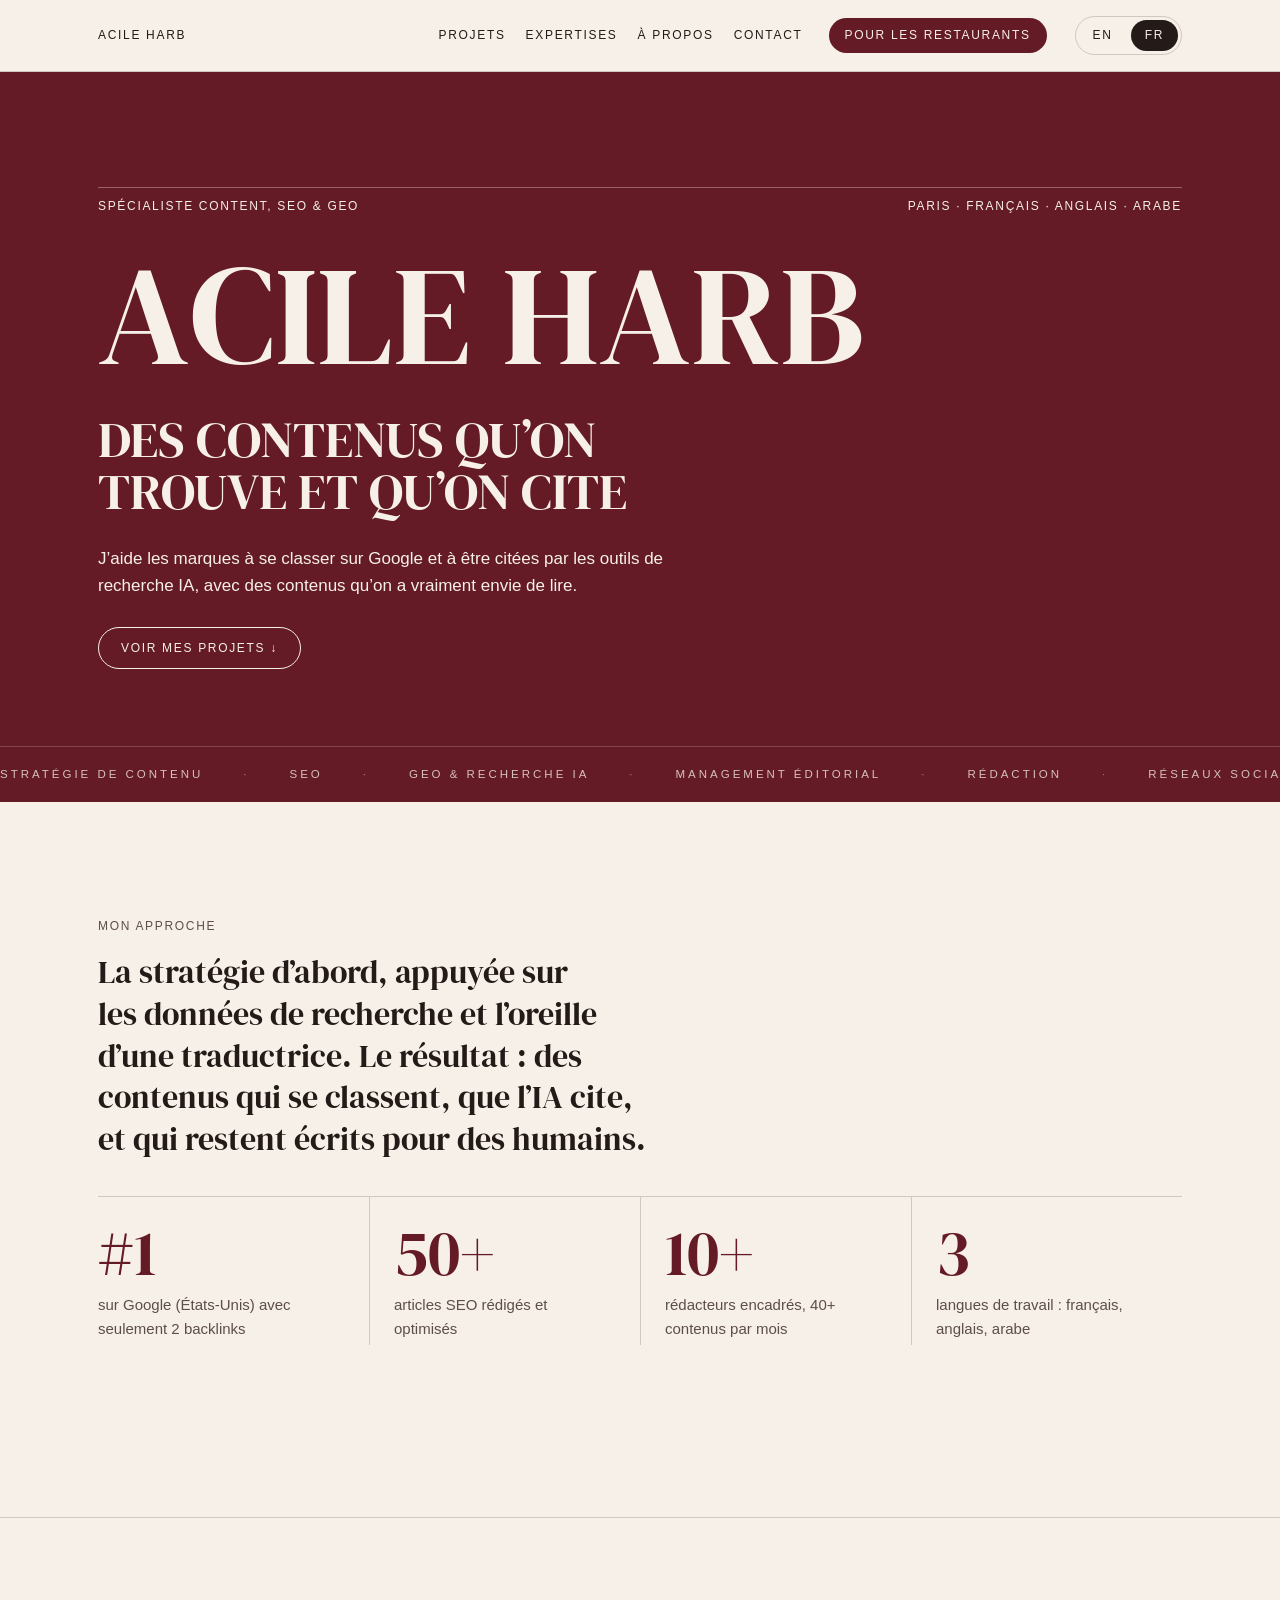
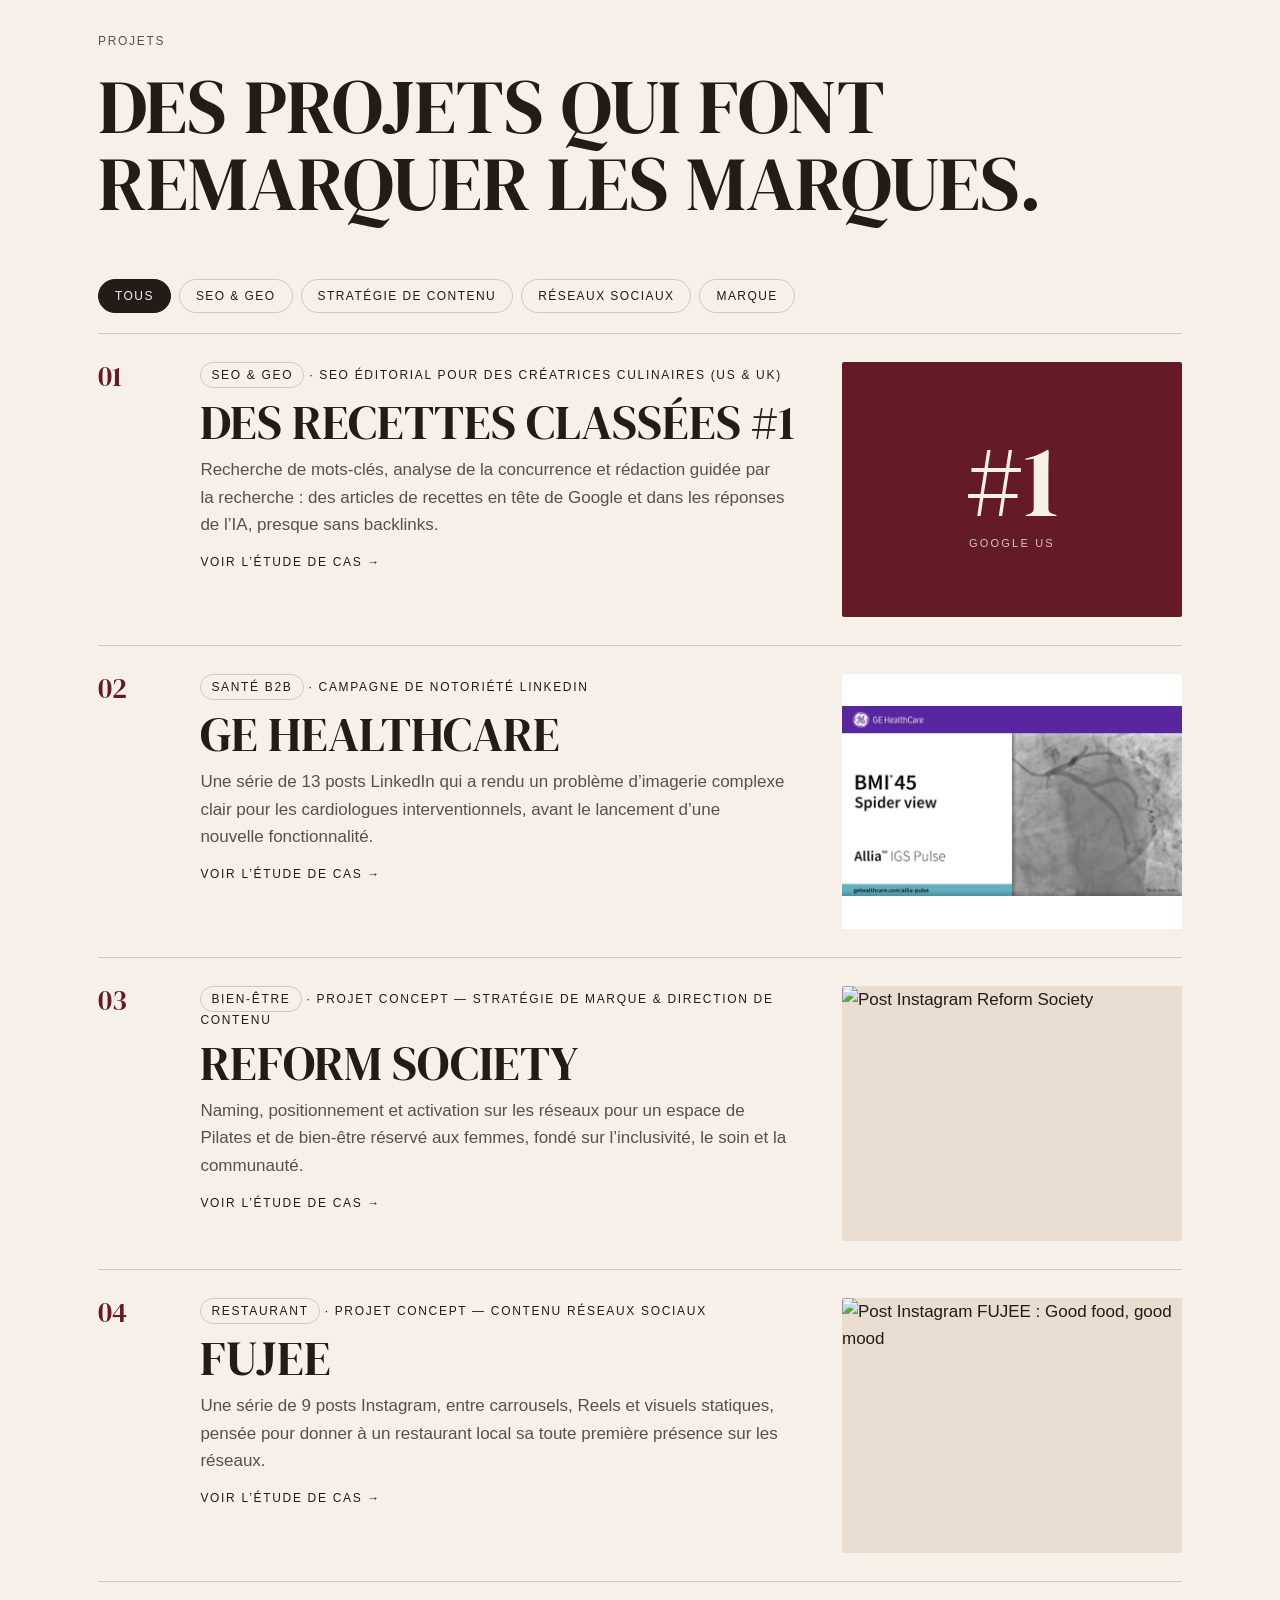
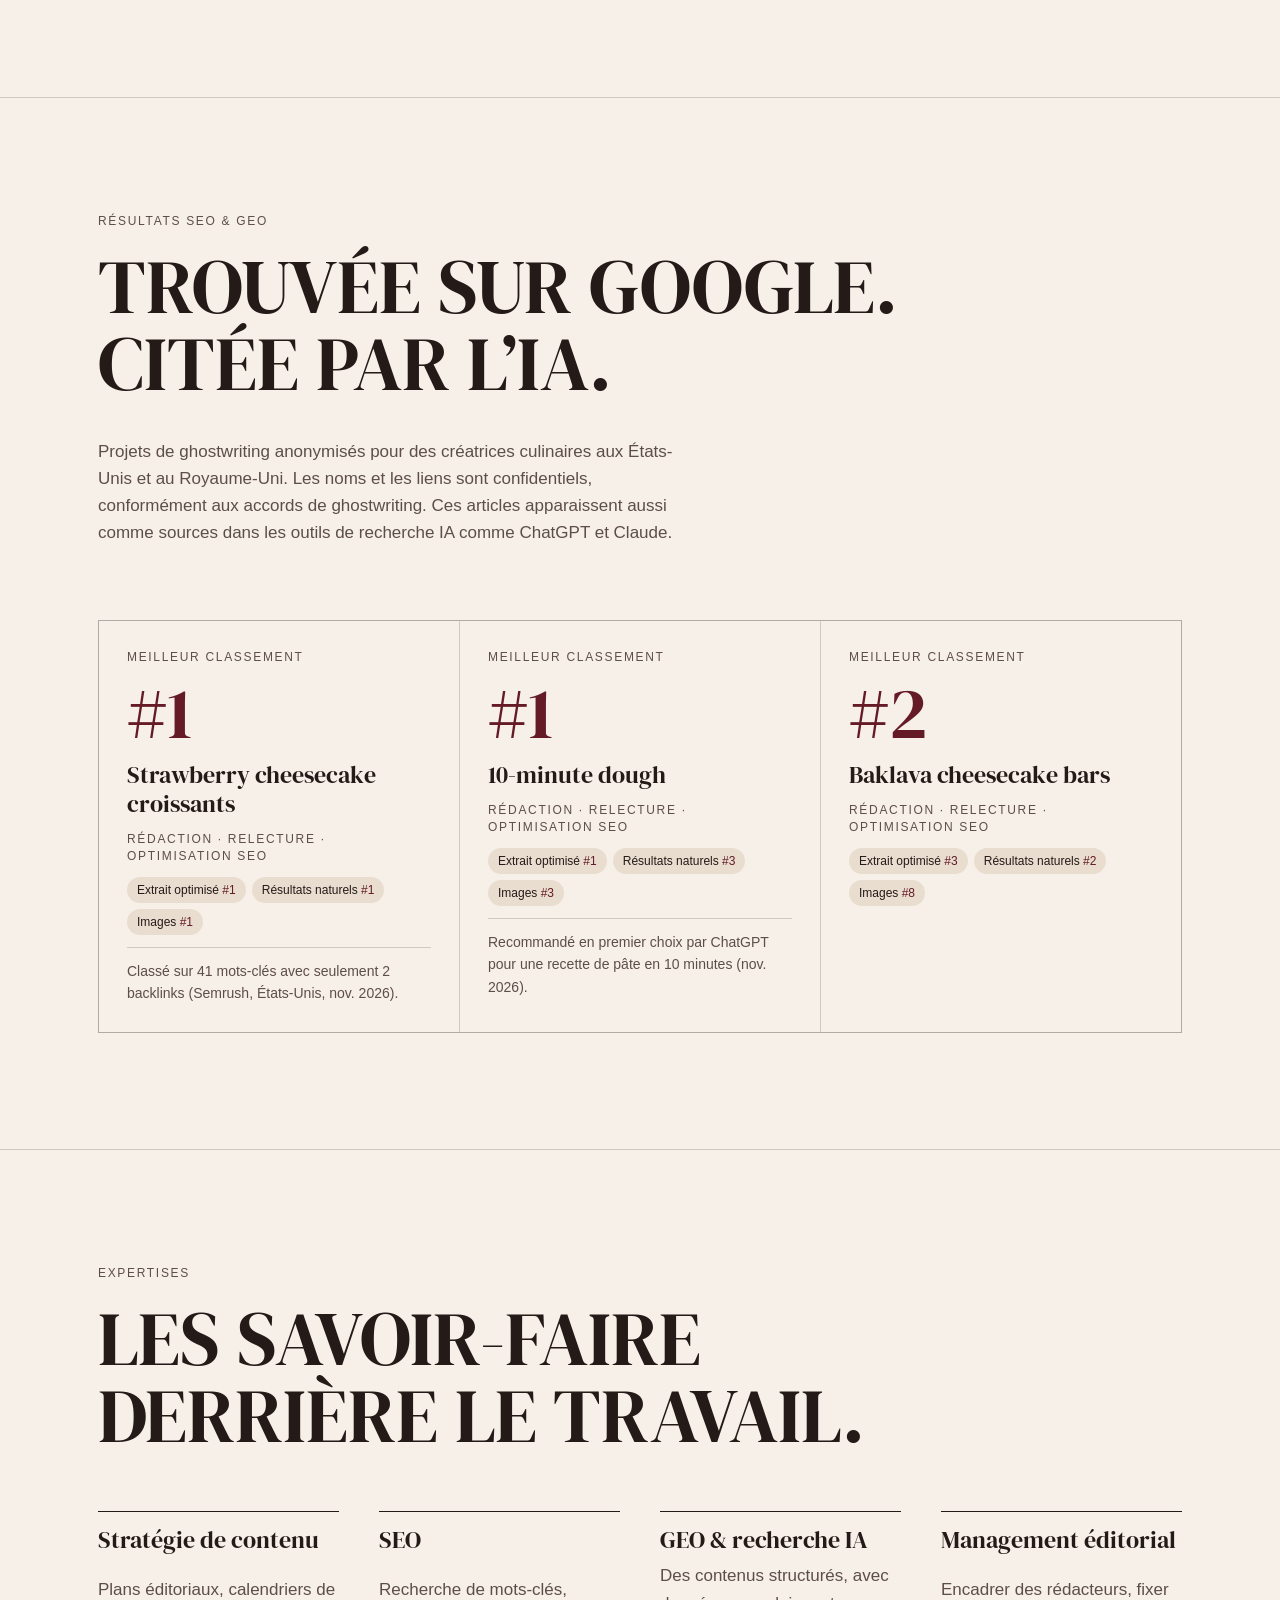
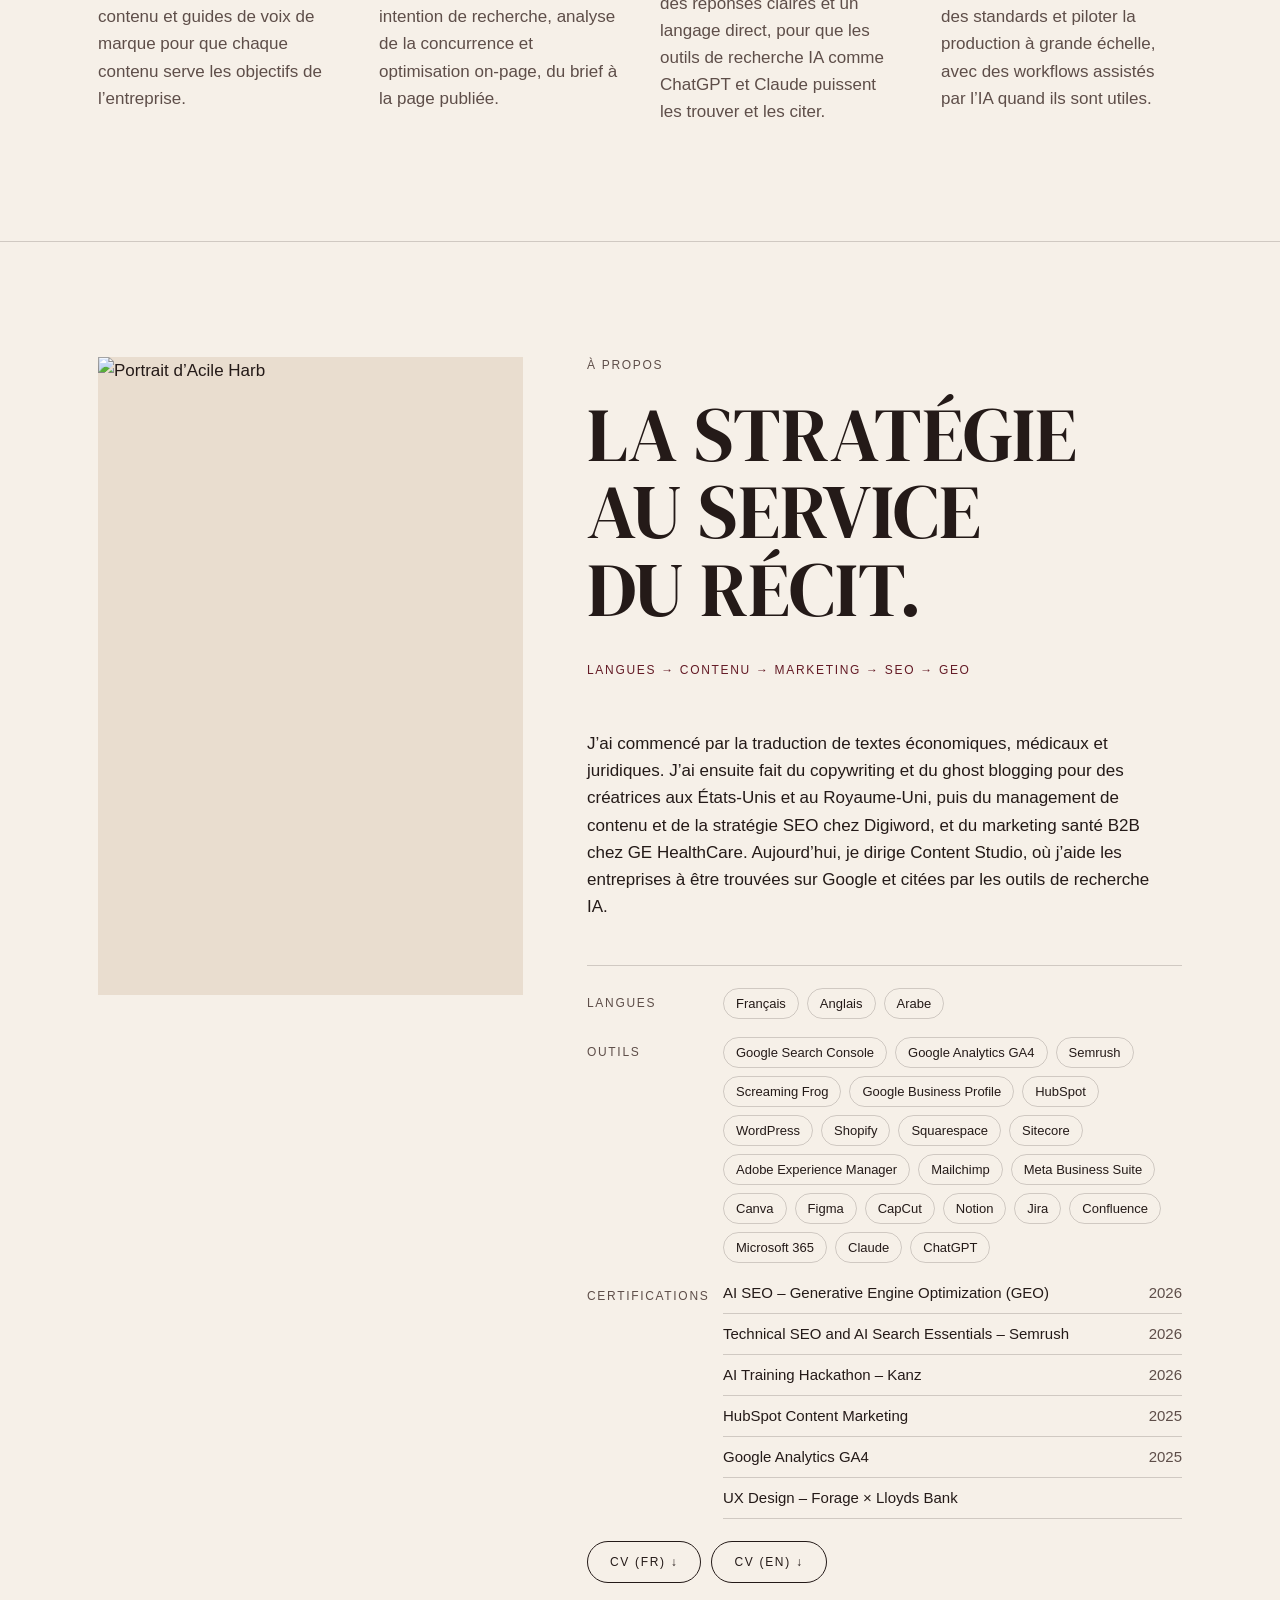
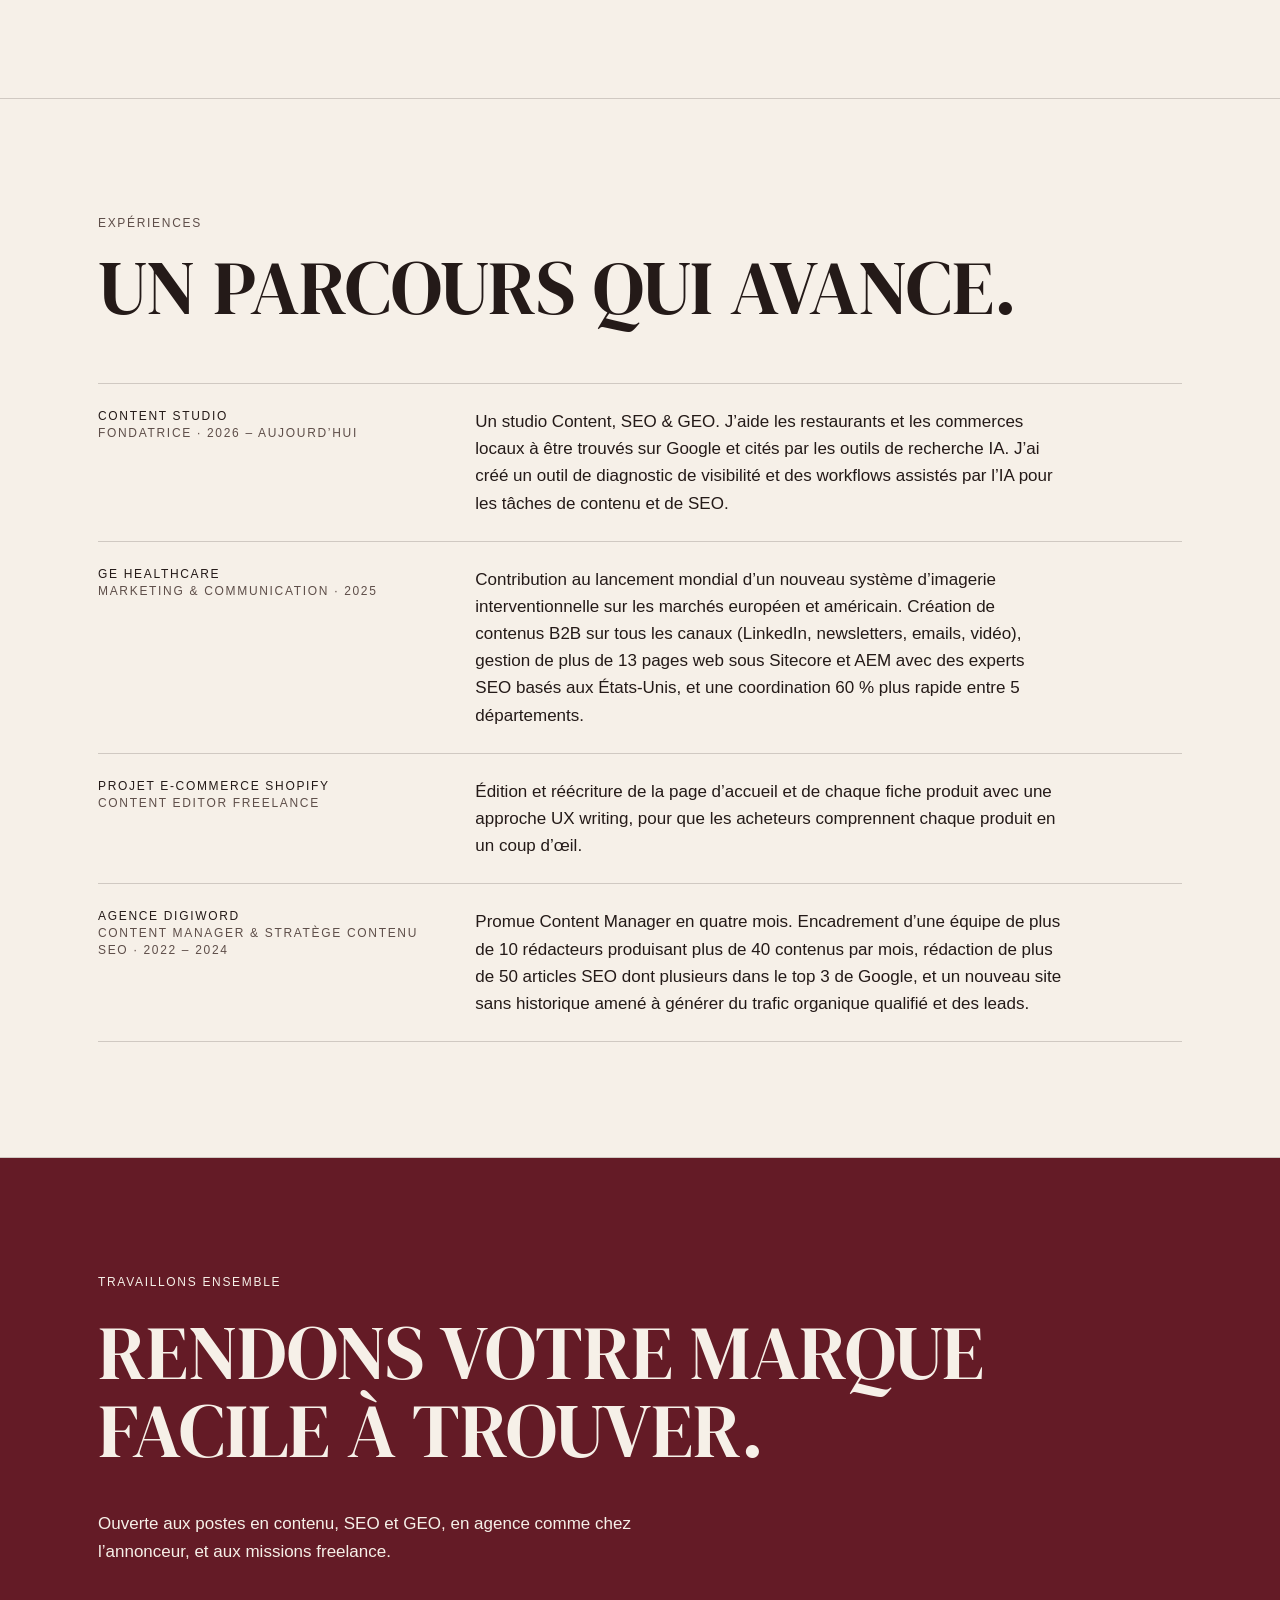
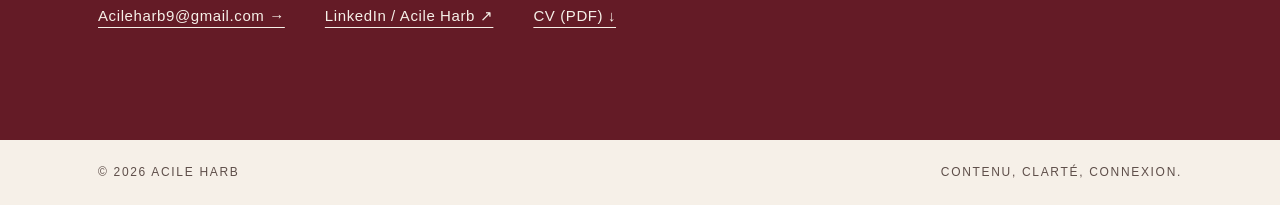
==== fr/index.html @ b30d1421 "Retire la formation, libellé CV unifié Co-Authored-By: Claude Opus 5.5 <noreply@anthropic.com> Claud" ====
<!doctype html>
<html lang="fr">
<head>
<meta charset="utf-8">
<meta name="viewport" content="width=device-width, initial-scale=1, viewport-fit=cover">
<title>Acile Harb — Content, SEO &amp; GEO</title>
<meta name="description" content="Acile Harb, spécialiste Content, SEO & GEO à Paris. Des contenus qui se classent sur Google et sont cités par les outils de recherche IA.">
<meta property="og:title" content="Acile Harb — Content, SEO &amp; GEO">
<meta property="og:description" content="Des contenus qui se classent sur Google et sont cités par les outils de recherche IA.">
<link rel="alternate" hreflang="en" href="https://acileharb.github.io/portfolio/">
<link rel="alternate" hreflang="fr" href="https://acileharb.github.io/portfolio/fr/">
<link rel="preconnect" href="https://fonts.googleapis.com">
<link rel="stylesheet" href="https://fonts.googleapis.com/css2?family=DM+Serif+Display:ital@0;1&display=swap">
<link rel="stylesheet" href="https://api.fontshare.com/v2/css?f[]=satoshi@400,500&display=swap">
<link rel="stylesheet" href="../assets/style.css?v=24">
</head>
<body>

<header class="site-header">
  <div class="wrap">
    <a href="index.html" class="label">Acile Harb</a>
    <nav class="label" aria-label="Menu principal">
      <a href="#selected-work">Projets</a>
      <a href="#expertise">Expertises</a>
      <a href="#about">À propos</a>
      <a href="#contact">Contact</a>
      <a class="nav-cta" href="restaurants.html"><span class="nav-long">Pour les </span>restaurants</a>
      <span class="lang"><a href="../index.html" hreflang="en" lang="en">EN</a><span aria-current="true">FR</span></span>
    </nav>
  </div>
</header>

<section class="hero">
  <div class="wrap">
    <div class="rule label fade"><span>Spécialiste Content, SEO &amp; GEO</span><span>Paris · Français · Anglais · Arabe</span></div>
    <h1 class="display" data-split>Acile Harb</h1>
    <p class="sub fade">Des contenus qu’on<br>trouve et qu’on cite</p>
    <p class="fade">J’aide les marques à se classer sur Google et à être citées par les outils de recherche IA, avec des contenus qu’on a vraiment envie de lire.</p>
    <a class="btn fade" href="#selected-work">Voir mes projets ↓</a>
  </div>
  <div class="tick" aria-hidden="true"><div class="tick-track"><span>Stratégie de contenu</span><span>SEO</span><span>GEO &amp; recherche IA</span><span>Management éditorial</span><span>Rédaction</span><span>Réseaux sociaux</span><span>Stratégie de contenu</span><span>SEO</span><span>GEO &amp; recherche IA</span><span>Management éditorial</span><span>Rédaction</span><span>Réseaux sociaux</span><span>Stratégie de contenu</span><span>SEO</span><span>GEO &amp; recherche IA</span><span>Management éditorial</span><span>Rédaction</span><span>Réseaux sociaux</span><span>Stratégie de contenu</span><span>SEO</span><span>GEO &amp; recherche IA</span><span>Management éditorial</span><span>Rédaction</span><span>Réseaux sociaux</span></div></div>
</section>

<section class="block">
  <div class="wrap block-head">
    <span class="label muted reveal">Mon approche</span>
    <p class="lede reveal" style="max-width:36ch;--d:.1s">La stratégie d’abord, appuyée sur les données de recherche et l’oreille d’une traductrice. Le résultat : des contenus qui se classent, que l’IA cite, et qui restent écrits pour des humains.</p>
    <div class="stats">
      <div class="stat reveal"><b data-count="1" data-from="9" data-prefix="#">#1</b><span>sur Google (États-Unis) avec seulement 2 backlinks</span></div>
      <div class="stat reveal" style="--d:.08s"><b data-count="50" data-suffix="+">50+</b><span>articles SEO rédigés et optimisés</span></div>
      <div class="stat reveal" style="--d:.16s"><b data-count="10" data-suffix="+">10+</b><span>rédacteurs encadrés, 40+ contenus par mois</span></div>
      <div class="stat reveal" style="--d:.24s"><b data-count="3">3</b><span>langues de travail : français, anglais, arabe</span></div>
    </div>
  </div>
</section>

<section class="block" id="selected-work">
  <div class="wrap">
    <div class="block-head">
      <span class="label muted reveal">Projets</span>
      <h2 class="display reveal">Des projets qui font remarquer les marques.</h2>
    </div>

    <div class="chips" role="group" aria-label="Filtrer les projets">
      <button class="chip" data-filter="all" aria-pressed="true">Tous</button>
      <button class="chip" data-filter="seo" aria-pressed="false">SEO &amp; GEO</button>
      <button class="chip" data-filter="content" aria-pressed="false">Stratégie de contenu</button>
      <button class="chip" data-filter="social" aria-pressed="false">Réseaux sociaux</button>
      <button class="chip" data-filter="brand" aria-pressed="false">Marque</button>
    </div>

    <div class="work">
      <a class="work-item reveal" href="projets/seo-editorial.html" data-cat="seo content">
        <span class="num">01</span>
        <div class="meta">
          <span class="label"><span class="tag">SEO &amp; GEO</span> · SEO éditorial pour des créatrices culinaires (US &amp; UK)</span>
          <h3>Des recettes classées #1</h3>
          <p>Recherche de mots-clés, analyse de la concurrence et rédaction guidée par la recherche : des articles de recettes en tête de Google et dans les réponses de l’IA, presque sans backlinks.</p>
          <span class="label go">Voir l’étude de cas →</span>
        </div>
        <div class="cover cover-type"><span>#1</span><small>Google US</small></div>
      </a>

      <a class="work-item reveal" href="projets/ge-healthcare.html" data-cat="content social">
        <span class="num">02</span>
        <div class="meta">
          <span class="label"><span class="tag">Santé B2B</span> · Campagne de notoriété LinkedIn</span>
          <h3>GE HealthCare</h3>
          <p>Une série de 13 posts LinkedIn qui a rendu un problème d’imagerie complexe clair pour les cardiologues interventionnels, avant le lancement d’une nouvelle fonctionnalité.</p>
          <span class="label go">Voir l’étude de cas →</span>
        </div>
        <div class="cover cover-wide"><img src="../assets/img/ge/post-1.jpg" alt="Visuel LinkedIn GE HealthCare Allia IGS Pulse : BMI 45, spider view" loading="lazy"></div>
      </a>

      <a class="work-item reveal" href="projets/reform-society.html" data-cat="brand social">
        <span class="num">03</span>
        <div class="meta">
          <span class="label"><span class="tag">Bien-être</span> · Projet concept — Stratégie de marque &amp; direction de contenu</span>
          <h3>Reform Society</h3>
          <p>Naming, positionnement et activation sur les réseaux pour un espace de Pilates et de bien-être réservé aux femmes, fondé sur l’inclusivité, le soin et la communauté.</p>
          <span class="label go">Voir l’étude de cas →</span>
        </div>
        <div class="cover"><img src="https://framerusercontent.com/images/gl4YspVm76AhEILXNoZHCLfUjk.png?width=1080&height=1350" alt="Post Instagram Reform Society" loading="lazy"></div>
      </a>

      <a class="work-item reveal" href="projets/fujee.html" data-cat="social brand">
        <span class="num">04</span>
        <div class="meta">
          <span class="label"><span class="tag">Restaurant</span> · Projet concept — Contenu réseaux sociaux</span>
          <h3>Fujee</h3>
          <p>Une série de 9 posts Instagram, entre carrousels, Reels et visuels statiques, pensée pour donner à un restaurant local sa toute première présence sur les réseaux.</p>
          <span class="label go">Voir l’étude de cas →</span>
        </div>
        <div class="cover"><img src="https://framerusercontent.com/images/0LRvVTp5ZH6KFp5UvTbIHyWdmE.png?width=1254&height=1254" alt="Post Instagram FUJEE : Good food, good mood" loading="lazy"></div>
      </a>
    </div>
  </div>
</section>

<section class="block">
  <div class="wrap">
    <div class="block-head">
      <span class="label muted reveal">Résultats SEO &amp; GEO</span>
      <h2 class="display reveal">Trouvée sur Google. Citée par l’IA.</h2>
      <p class="muted reveal">Projets de ghostwriting anonymisés pour des créatrices culinaires aux États-Unis et au Royaume-Uni. Les noms et les liens sont confidentiels, conformément aux accords de ghostwriting. Ces articles apparaissent aussi comme sources dans les outils de recherche IA comme ChatGPT et Claude.</p>
    </div>
    <div class="results">
      <div class="result reveal">
        <span class="label muted">Meilleur classement</span>
        <span class="rank" data-count="1" data-from="9" data-prefix="#">#1</span>
        <h3>Strawberry cheesecake croissants</h3>
        <p class="label muted">Rédaction · Relecture · Optimisation SEO</p>
        <div class="ranks"><span>Extrait optimisé <b>#1</b></span><span>Résultats naturels <b>#1</b></span><span>Images <b>#1</b></span></div>
        <p class="result-note">Classé sur 41 mots-clés avec seulement 2 backlinks (Semrush, États-Unis, nov. 2026).</p>
      </div>
      <div class="result reveal" style="--d:.1s">
        <span class="label muted">Meilleur classement</span>
        <span class="rank" data-count="1" data-from="9" data-prefix="#">#1</span>
        <h3>10-minute dough</h3>
        <p class="label muted">Rédaction · Relecture · Optimisation SEO</p>
        <div class="ranks"><span>Extrait optimisé <b>#1</b></span><span>Résultats naturels <b>#3</b></span><span>Images <b>#3</b></span></div>
        <p class="result-note">Recommandé en premier choix par ChatGPT pour une recette de pâte en 10 minutes (nov. 2026).</p>
      </div>
      <div class="result reveal" style="--d:.2s">
        <span class="label muted">Meilleur classement</span>
        <span class="rank" data-count="2" data-from="9" data-prefix="#">#2</span>
        <h3>Baklava cheesecake bars</h3>
        <p class="label muted">Rédaction · Relecture · Optimisation SEO</p>
        <div class="ranks"><span>Extrait optimisé <b>#3</b></span><span>Résultats naturels <b>#2</b></span><span>Images <b>#8</b></span></div>
      </div>
    </div>
  </div>
</section>

<section class="block" id="expertise">
  <div class="wrap">
    <div class="block-head">
      <span class="label muted">Expertises</span>
      <h2 class="display reveal">Les savoir-faire derrière le travail.</h2>
    </div>
    <div class="expertise">
      <div class="reveal"><h3>Stratégie de contenu</h3><p>Plans éditoriaux, calendriers de contenu et guides de voix de marque pour que chaque contenu serve les objectifs de l’entreprise.</p></div>
      <div class="reveal" style="--d:.08s"><h3>SEO</h3><p>Recherche de mots-clés, intention de recherche, analyse de la concurrence et optimisation on-page, du brief à la page publiée.</p></div>
      <div class="reveal" style="--d:.16s"><h3>GEO &amp; recherche IA</h3><p>Des contenus structurés, avec des réponses claires et un langage direct, pour que les outils de recherche IA comme ChatGPT et Claude puissent les trouver et les citer.</p></div>
      <div class="reveal" style="--d:.24s"><h3>Management éditorial</h3><p>Encadrer des rédacteurs, fixer des standards et piloter la production à grande échelle, avec des workflows assistés par l’IA quand ils sont utiles.</p></div>
    </div>
  </div>
</section>

<section class="block" id="about">
  <div class="wrap about">
    <img class="reveal" data-tilt src="https://framerusercontent.com/images/aFJLXjj2TDyu7xlsojrr72pBaU.png?width=1023&height=1537" alt="Portrait d’Acile Harb" loading="lazy">
    <div class="reveal" style="display:grid;gap:22px;min-width:0;--d:.15s">
      <span class="label muted">À propos</span>
      <h2 class="display">La stratégie au service du récit.</h2>
      <p class="label" style="color:var(--wine)">Langues → Contenu → Marketing → SEO → GEO</p>
      <p>J’ai commencé par la traduction de textes économiques, médicaux et juridiques. J’ai ensuite fait du copywriting et du ghost blogging pour des créatrices aux États-Unis et au Royaume-Uni, puis du management de contenu et de la stratégie SEO chez Digiword, et du marketing santé B2B chez GE HealthCare. Aujourd’hui, je dirige Content Studio, où j’aide les entreprises à être trouvées sur Google et citées par les outils de recherche IA.</p>
      <dl class="about-facts">
        <div><dt class="label muted">Langues</dt><dd><ul class="chips-list"><li>Français</li><li>Anglais</li><li>Arabe</li></ul></dd></div>
        <div><dt class="label muted">Outils</dt><dd><ul class="chips-list"><li>Google Search Console</li><li>Google Analytics GA4</li><li>Semrush</li><li>Screaming Frog</li><li>Google Business Profile</li><li>HubSpot</li><li>WordPress</li><li>Shopify</li><li>Squarespace</li><li>Sitecore</li><li>Adobe Experience Manager</li><li>Mailchimp</li><li>Meta Business Suite</li><li>Canva</li><li>Figma</li><li>CapCut</li><li>Notion</li><li>Jira</li><li>Confluence</li><li>Microsoft 365</li><li>Claude</li><li>ChatGPT</li></ul></dd></div>
        <div><dt class="label muted">Certifications</dt><dd><ul class="cert-list"><li>AI SEO – Generative Engine Optimization (GEO) <span>2026</span></li><li>Technical SEO and AI Search Essentials – Semrush <span>2026</span></li><li>AI Training Hackathon – Kanz <span>2026</span></li><li>HubSpot Content Marketing <span>2025</span></li><li>Google Analytics GA4 <span>2025</span></li><li>UX Design – Forage × Lloyds Bank</li></ul></dd></div>
      </dl>
      <div class="downloads">
        <a class="btn btn-dark" href="../assets/cv/Acile_Harb_CV_FR.pdf" target="_blank" rel="noopener">CV (FR) ↓</a>
        <a class="btn btn-dark" href="../assets/cv/Acile_Harb_CV_EN.pdf" target="_blank" rel="noopener">CV (EN) ↓</a>
      </div>
    </div>
  </div>
</section>

<section class="block">
  <div class="wrap">
    <div class="block-head">
      <span class="label muted">Expériences</span>
      <h2 class="display reveal">Un parcours qui avance.</h2>
    </div>
    <div class="xp">
      <div class="reveal">
        <p class="label">Content Studio<br><span class="muted">Fondatrice · 2026 – aujourd’hui</span></p>
        <p>Un studio Content, SEO &amp; GEO. J’aide les restaurants et les commerces locaux à être trouvés sur Google et cités par les outils de recherche IA. J’ai créé un outil de diagnostic de visibilité et des workflows assistés par l’IA pour les tâches de contenu et de SEO.</p>
      </div>
      <div class="reveal">
        <p class="label">GE HealthCare<br><span class="muted">Marketing &amp; communication · 2025</span></p>
        <p>Contribution au lancement mondial d’un nouveau système d’imagerie interventionnelle sur les marchés européen et américain. Création de contenus B2B sur tous les canaux (LinkedIn, newsletters, emails, vidéo), gestion de plus de 13 pages web sous Sitecore et AEM avec des experts SEO basés aux États-Unis, et une coordination 60 % plus rapide entre 5 départements.</p>
      </div>
      <div class="reveal">
        <p class="label">Projet e-commerce Shopify<br><span class="muted">Content editor freelance</span></p>
        <p>Édition et réécriture de la page d’accueil et de chaque fiche produit avec une approche UX writing, pour que les acheteurs comprennent chaque produit en un coup d’œil.</p>
      </div>
      <div class="reveal">
        <p class="label">Agence Digiword<br><span class="muted">Content manager &amp; stratège contenu SEO · 2022 – 2024</span></p>
        <p>Promue Content Manager en quatre mois. Encadrement d’une équipe de plus de 10 rédacteurs produisant plus de 40 contenus par mois, rédaction de plus de 50 articles SEO dont plusieurs dans le top 3 de Google, et un nouveau site sans historique amené à générer du trafic organique qualifié et des leads.</p>
      </div>
    </div>
  </div>
</section>

<section class="contact" id="contact">
  <div class="wrap">
    <span class="label">Travaillons ensemble</span>
    <h2 class="display reveal">Rendons votre marque facile à trouver.</h2>
    <p>Ouverte aux postes en contenu, SEO et GEO, en agence comme chez l’annonceur, et aux missions freelance.</p>
    <div class="links">
      <a class="mail" href="mailto:acileharb9@gmail.com">Acileharb9@gmail.com →</a>
      <a class="mail" href="https://www.linkedin.com/in/acile-harb" target="_blank" rel="noopener">LinkedIn / Acile Harb ↗</a>
      <a class="mail" href="../assets/cv/Acile_Harb_CV_FR.pdf" target="_blank" rel="noopener">CV (PDF) ↓</a>
    </div>
  </div>
</section>

<footer class="site-footer label muted">
  <div class="wrap"><span>© 2026 Acile Harb</span><span>Contenu, clarté, connexion.</span></div>
</footer>

<script src="../assets/site.js?v=24" defer></script>
</body>
</html>
---- assets/style.css ----
/* Acile Harb — portfolio
   Layout: editorial single column, burgundy hero band, paper ground, numbered sections. */
:root {
  --paper: #F6F0E8;
  --sand: #E9DDCF;
  --ink: #241A18;
  --ink-soft: #5E4E49;
  --wine: #641B26;
  --wine-ink: #F6F0E8;
  --line: rgba(36, 26, 24, .18);
  --display: "DM Serif Display", Georgia, "Times New Roman", serif;
  --body: "Satoshi", "Helvetica Neue", Arial, sans-serif;
  --max: 1180px;
  --gutter: clamp(16px, 4vw, 48px);
}
@media (prefers-color-scheme: dark) {
  :root:not([data-theme="light"]) {
    --paper: #1C1413; --sand: #2A1F1D; --ink: #F1E8DE; --ink-soft: #BFAFA6;
    --wine: #7A2532; --wine-ink: #F6F0E8; --line: rgba(241, 232, 222, .18);
    color-scheme: dark;
  }
}
:root[data-theme="dark"] {
  --paper: #1C1413; --sand: #2A1F1D; --ink: #F1E8DE; --ink-soft: #BFAFA6;
  --wine: #7A2532; --wine-ink: #F6F0E8; --line: rgba(241, 232, 222, .18);
  color-scheme: dark;
}

* { box-sizing: border-box; }
[hidden] { display: none !important; }
html { scroll-behavior: smooth; }
body {
  margin: 0; background: var(--paper); color: var(--ink);
  font: 400 17px/1.6 var(--body);
  -webkit-font-smoothing: antialiased;
}
img, video { max-width: 100%; display: block; }
a { color: inherit; }
a:focus-visible, button:focus-visible { outline: 2px solid var(--wine); outline-offset: 3px; }

.wrap { max-width: var(--max); margin: 0 auto; padding-inline: var(--gutter); }

/* Labels & type scale */
.label {
  font: 500 12px/1.4 var(--body); letter-spacing: .14em; text-transform: uppercase;
}
.display {
  font-family: var(--display); font-weight: 400; line-height: 1.02;
  letter-spacing: 0; text-wrap: balance; margin: 0;
}
h2.display { font-size: clamp(38px, 6vw, 76px); text-transform: uppercase; }
h3 { font: 400 24px/1.2 var(--display); margin: 0; }
.lede {
  font: 400 clamp(22px, 2.6vw, 32px)/1.3 var(--display);
  max-width: 30ch; margin: 0; text-wrap: balance;
}
p { max-width: 62ch; }
.muted { color: var(--ink-soft); }

/* Header */
.site-header {
  position: sticky; top: env(safe-area-inset-top, 0px); z-index: 10;
  background: var(--paper); border-bottom: 1px solid var(--line);
}
.site-header .wrap { display: flex; justify-content: space-between; align-items: center; gap: 16px; padding-block: 16px; }
.site-header a { text-decoration: none; }
.site-header nav { display: flex; gap: 20px; flex-wrap: wrap; }
.site-header nav a:hover { color: var(--wine); }
.site-header nav { align-items: center; }
.nav-cta {
  margin-left: 6px; padding: 9px 16px; border-radius: 999px; text-decoration: none;
  background: var(--wine); color: var(--wine-ink) !important; transition: background .2s, transform .2s;
}
.nav-cta:hover { background: var(--ink); transform: translateY(-1px); }
.pillars .btn-cta { margin-top: 10px; padding: 11px 18px; font-size: 11px; letter-spacing: .12em; white-space: nowrap; justify-self: start; }
.hero-ctas { display: flex; flex-wrap: wrap; gap: 12px; }
.btn-solid { background: var(--wine-ink); color: var(--wine); border-color: var(--wine-ink); }
.hero .btn-solid:hover { background: transparent; color: var(--wine-ink); }
@media (max-width: 760px) {
  .site-header .wrap > a { white-space: nowrap; }
  .site-header nav { flex-wrap: nowrap; gap: 8px; }
  .site-header nav > a:not(.nav-cta) { display: none; }
  .nav-cta { margin-left: 0; padding: 8px 12px; font-size: 10px; white-space: nowrap; }
  .lang { margin-left: 0; }
  .lang > * { padding: 6px 10px; }
  .nav-long { display: none; }
  .site-header .wrap > a { letter-spacing: .1em; }
}
.lang { display: inline-flex; gap: 4px; padding: 3px; margin-left: 8px; border: 1px solid var(--line); border-radius: 999px; }
.lang > * { padding: 7px 14px; border-radius: 999px; text-decoration: none; transition: background .2s, color .2s; }
.lang [aria-current] { background: var(--ink); color: var(--paper); }
.lang a:hover { background: var(--sand); color: var(--ink); }
@media (max-width: 560px) { .site-header nav { gap: 12px; font-size: 11px; } }

/* Hero */
.hero { background: var(--wine); color: var(--wine-ink); }
.hero .wrap { padding-block: clamp(48px, 9vw, 120px) clamp(40px, 6vw, 80px); display: grid; gap: 28px; }
.hero .rule { border-top: 1px solid rgba(246, 240, 232, .35); padding-top: 10px; display: flex; justify-content: space-between; gap: 16px; }
.hero h1 { font-size: clamp(56px, 11vw, 150px); text-transform: uppercase; }
.hero .sub { font: 400 clamp(26px, 4vw, 52px)/1 var(--display); text-transform: uppercase; margin: 0; }
.hero p { margin: 0; }
.btn {
  display: inline-flex; align-items: center; gap: 10px; width: fit-content;
  padding: 14px 22px; border: 1px solid currentColor; border-radius: 999px;
  text-decoration: none; font: 500 12px/1 var(--body); letter-spacing: .14em; text-transform: uppercase;
  transition: background .2s, color .2s;
}
.hero .btn:hover { background: var(--wine-ink); color: var(--wine); }

/* Sections */
section.block { padding-block: clamp(56px, 9vw, 120px); border-bottom: 1px solid var(--line); }
.block-head { display: grid; gap: 18px; margin-bottom: clamp(32px, 5vw, 56px); }

/* Work list */
.work { display: grid; gap: 0; border-top: 1px solid var(--line); }
.work-item {
  display: grid; grid-template-columns: 64px minmax(0, 1fr) minmax(0, 340px);
  gap: clamp(16px, 3vw, 40px); align-items: start;
  padding-block: 28px; border-bottom: 1px solid var(--line);
  text-decoration: none;
}
.work-item .num { font: 400 28px/1 var(--display); color: var(--wine); }
.work-item h3 { font-size: clamp(30px, 4vw, 48px); text-transform: uppercase; line-height: 1; }
.work-item .meta { display: grid; gap: 10px; min-width: 0; }
.work-item p { margin: 0; color: var(--ink-soft); }
.work-item .go { margin-top: 6px; }
.work-item .cover { aspect-ratio: 4 / 3; overflow: hidden; background: var(--sand); border-radius: 2px; }
.work-item .cover img { width: 100%; height: 100%; object-fit: cover; transition: transform .6s ease; }
.work-item:hover .cover img { transform: scale(1.04); }
.work-item:hover h3 { color: var(--wine); }
.tag { display: inline-block; padding: 4px 10px; border: 1px solid var(--line); border-radius: 999px; }
@media (max-width: 760px) {
  .work-item { grid-template-columns: minmax(0, 1fr); }
  .work-item .num { font-size: 20px; }
}

/* Results */
.results { display: grid; grid-template-columns: repeat(auto-fit, minmax(240px, 1fr)); gap: 1px; background: var(--line); border: 1px solid var(--line); }
.result { background: var(--paper); padding: 28px; display: grid; gap: 12px; align-content: start; }
.result .rank { font: 400 72px/1 var(--display); color: var(--wine); font-variant-numeric: tabular-nums; }
.result p { margin: 0; }

/* About */
.about { display: grid; grid-template-columns: minmax(0, 5fr) minmax(0, 7fr); gap: clamp(28px, 5vw, 72px); align-items: start; }
.about img { width: 100%; aspect-ratio: 2 / 3; object-fit: cover; background: var(--sand); }
@media (max-width: 760px) { .about { grid-template-columns: minmax(0, 1fr); } .about img { max-width: 360px; } }

.about-facts { margin: 6px 0 0; display: grid; gap: 18px; border-top: 1px solid var(--line); padding-top: 22px; }
.about-facts div { display: grid; grid-template-columns: 120px minmax(0, 1fr); gap: 16px; align-items: start; }
.about-facts dt { padding-top: 7px; }
.about-facts dd { margin: 0; min-width: 0; }
.chips-list { list-style: none; margin: 0; padding: 0; display: flex; flex-wrap: wrap; gap: 8px; }
.chips-list li { font: 500 13px/1 var(--body); padding: 8px 12px; border: 1px solid var(--line); border-radius: 999px; }
@media (max-width: 560px) { .about-facts div { grid-template-columns: minmax(0, 1fr); gap: 8px; } .about-facts dt { padding-top: 0; } }
.expertise { display: grid; grid-template-columns: repeat(auto-fit, minmax(240px, 1fr)); gap: 28px 40px; }
.expertise div { border-top: 1px solid var(--ink); padding-top: 14px; display: grid; gap: 8px; }
.expertise p { margin: 0; color: var(--ink-soft); }

.xp { display: grid; gap: 0; border-top: 1px solid var(--line); }
.xp div { display: grid; grid-template-columns: minmax(0, 4fr) minmax(0, 8fr); gap: 24px; padding-block: 24px; border-bottom: 1px solid var(--line); }
.xp p { margin: 0; }
@media (max-width: 760px) { .xp div { grid-template-columns: minmax(0, 1fr); gap: 8px; } }

/* Contact / footer */
.contact { background: var(--wine); color: var(--wine-ink); }
.contact .wrap { padding-block: clamp(56px, 9vw, 120px); display: grid; gap: 24px; }
.contact .mail { font: 500 15px/1.3 var(--body); letter-spacing: .04em; width: fit-content; text-decoration: underline; text-decoration-thickness: 1px; text-underline-offset: 6px; overflow-wrap: anywhere; transition: opacity .2s; }
.contact .mail:hover { opacity: .75; }
.contact .links { display: flex; gap: 12px 40px; flex-wrap: wrap; align-items: baseline; }
.site-footer .wrap { display: flex; justify-content: space-between; gap: 16px; flex-wrap: wrap; padding-block: 24px; }

/* ===== Project pages ===== */
.p-hero .wrap { padding-block: clamp(40px, 7vw, 96px) clamp(32px, 5vw, 64px); display: grid; gap: 22px; }
.p-hero h1 { font-size: clamp(64px, 14vw, 190px); text-transform: uppercase; }
.p-hero .intro { font-size: 19px; max-width: 64ch; margin: 0; }
.back { text-decoration: none; }
.back:hover { color: var(--wine); }

.facts { display: grid; grid-template-columns: repeat(auto-fit, minmax(200px, 1fr)); gap: 1px; background: var(--line); border: 1px solid var(--line); }
.facts div { background: var(--paper); padding: 20px; display: grid; gap: 6px; }
.facts strong { font: 400 20px/1.25 var(--display); }

.swatches { display: flex; flex-wrap: wrap; gap: 12px; }
.swatch { width: 84px; display: grid; gap: 6px; }
.swatch span { aspect-ratio: 1; border-radius: 50%; border: 1px solid var(--line); }

.feed { display: grid; grid-template-columns: repeat(3, minmax(0, 1fr)); gap: clamp(6px, 1vw, 12px); }
.feed figure { margin: 0; position: relative; aspect-ratio: 4 / 5; overflow: hidden; background: var(--sand); }
.feed img, .feed video { width: 100%; height: 100%; object-fit: cover; }
.feed figcaption {
  position: absolute; left: 8px; bottom: 8px; padding: 4px 8px;
  background: rgba(36, 26, 24, .72); color: #F6F0E8; border-radius: 2px;
}
@media (max-width: 560px) { .feed { grid-template-columns: repeat(2, minmax(0, 1fr)); } }

.pair { display: grid; grid-template-columns: repeat(auto-fit, minmax(260px, 1fr)); gap: clamp(16px, 3vw, 40px); align-items: start; }
.pair figure { margin: 0; background: var(--sand); }
.pair img, .pair video { width: 100%; }

.reels { display: grid; grid-template-columns: repeat(auto-fit, minmax(220px, 320px)); gap: clamp(16px, 3vw, 32px); justify-content: center; }
.reels video { width: 100%; aspect-ratio: 9 / 16; object-fit: cover; background: var(--sand); }

.marks { display: grid; grid-template-columns: repeat(auto-fit, minmax(200px, 1fr)); gap: 16px; }
.marks figure { margin: 0; display: grid; gap: 10px; }
.marks img { width: 100%; aspect-ratio: 1; object-fit: contain; background: var(--sand); }

.next { display: grid; gap: 10px; text-decoration: none; padding-block: clamp(48px, 8vw, 96px); }
.next .display { font-size: clamp(44px, 8vw, 110px); text-transform: uppercase; }
.next:hover .display { color: var(--wine); }


/* ===== Interactions ===== */
.progress { position: fixed; top: 0; left: 0; right: 0; height: 3px; background: var(--wine); transform-origin: 0 50%; transform: scaleX(0); z-index: 50; }
.site-header { transition: box-shadow .3s; }
.site-header.scrolled { box-shadow: 0 6px 24px -18px rgba(36, 26, 24, .5); }

/* Hero letters */
[data-split] .ch { display: inline-block; }
.js [data-split] .ch { animation: rise .9s cubic-bezier(.2, .8, .2, 1) both; animation-delay: calc(var(--i) * 45ms + 100ms); }
@keyframes rise { from { transform: translateY(60%); opacity: 0; } to { transform: none; opacity: 1; } }
.js .hero .fade { animation: fadeUp .9s .55s cubic-bezier(.2, .8, .2, 1) both; }
@keyframes fadeUp { from { transform: translateY(16px); opacity: 0; } to { transform: none; opacity: 1; } }

/* Scroll reveal */
.js .reveal { opacity: 0; transform: translateY(28px); transition: opacity .8s ease, transform .8s cubic-bezier(.2, .8, .2, 1); transition-delay: var(--d, 0s); }
.js .reveal.in { opacity: 1; transform: none; }


/* Hero ticker: slow, quiet, built into the hero */
.tick { border-top: 1px solid rgba(246, 240, 232, .2); overflow: hidden; }
.tick-track { display: flex; width: max-content; animation: drift 90s linear infinite; }
.tick-track span { font: 500 11.5px/1 var(--body); letter-spacing: .26em; text-transform: uppercase; padding-block: 22px; white-space: nowrap; color: var(--wine-ink); opacity: .78; }
.tick-track span::after { content: "·"; margin-inline: 40px; opacity: .6; }
@keyframes drift { to { transform: translateX(-50%); } }
@media (prefers-reduced-motion: reduce) { .tick-track { animation: none; } }

/* Filters */
.chips { display: flex; flex-wrap: wrap; gap: 8px; margin-bottom: 20px; }
.chip {
  font: 500 12px/1 var(--body); letter-spacing: .12em; text-transform: uppercase; color: var(--ink);
  background: none; border: 1px solid var(--line); border-radius: 999px; padding: 10px 16px; cursor: pointer;
  transition: background .2s, color .2s, border-color .2s;
}
.chip:hover { border-color: var(--ink); }
.chip[aria-pressed="true"] { background: var(--ink); color: var(--paper); border-color: var(--ink); }

/* Work row hover */
.work-item { position: relative; transition: padding .35s ease; }
.work-item::before { content: ""; position: absolute; inset: 0; background: var(--sand); transform: scaleY(0); transform-origin: bottom; transition: transform .4s cubic-bezier(.2, .8, .2, 1); z-index: -1; }
.work-item:hover::before { transform: scaleY(1); }
.work-item .go { display: inline-flex; gap: 8px; transition: gap .3s; }
.work-item:hover .go { gap: 16px; color: var(--wine); }
.work { isolation: isolate; }


/* Result chips */
.result .ranks { display: flex; flex-wrap: wrap; gap: 6px; }
.result .ranks span { font: 500 12px/1 var(--body); padding: 7px 10px; border-radius: 999px; background: var(--sand); }
.result .ranks b { color: var(--wine); font-weight: 500; }
.result { transition: background .3s; }
.result:hover { background: var(--sand); }
.result:hover .ranks span { background: var(--paper); }

/* Copy button */
.copy { background: none; border: 1px solid currentColor; color: inherit; border-radius: 999px; padding: 10px 16px; cursor: pointer; font: 500 12px/1 var(--body); letter-spacing: .12em; text-transform: uppercase; }
.copy:hover { background: var(--wine-ink); color: var(--wine); }

/* Feed hover + lightbox */
.feed figure { cursor: zoom-in; }
.feed figure:focus { outline: none; }
.feed figure:focus-visible { outline: 2px solid var(--wine); outline-offset: 3px; }
.feed figure img, .feed figure video { transition: transform .6s cubic-bezier(.2, .8, .2, 1), filter .4s; }
.feed figure:hover img, .feed figure:hover video { transform: scale(1.06); }
.feed:hover figure:not(:hover) img, .feed:hover figure:not(:hover) video { filter: saturate(.6) brightness(.85); }
.lightbox { position: fixed; inset: 0; z-index: 100; background: rgba(20, 12, 11, .97); display: grid; grid-template-columns: auto minmax(0, 1fr) auto; grid-template-rows: minmax(0, 1fr); align-items: center; gap: 12px; padding: calc(56px + env(safe-area-inset-top, 0px)) 16px calc(48px + env(safe-area-inset-bottom, 0px)); animation: fadeIn .25s ease; }
@keyframes fadeIn { from { opacity: 0; } }
.lb-stage { height: 100%; min-height: 0; min-width: 0; display: flex; align-items: center; justify-content: center; }
.lb-stage img, .lb-stage video { width: auto; height: auto; max-height: calc(100vh - 150px); max-height: calc(100dvh - 150px); max-width: min(100%, 900px); object-fit: contain; animation: zoomIn .35s cubic-bezier(.2, .8, .2, 1); }
@keyframes zoomIn { from { transform: scale(.94); opacity: 0; } }
.lb-nav, .lb-close { background: none; border: 1px solid rgba(246, 240, 232, .4); color: #F6F0E8; border-radius: 999px; cursor: pointer; }
.lb-nav { width: 48px; height: 48px; font-size: 20px; }
.lb-nav:hover, .lb-close:hover { background: #F6F0E8; color: #241A18; }
.lb-close { position: absolute; top: calc(12px + env(safe-area-inset-top, 0px)); right: 16px; padding: 10px 16px; }
.lb-count { position: absolute; bottom: calc(12px + env(safe-area-inset-bottom, 0px)); left: 0; right: 0; text-align: center; color: #F6F0E8; margin: 0; max-width: none; }
@media (max-width: 560px) { .lb-nav { display: none; } .lightbox { grid-template-columns: minmax(0, 1fr); } }

/* Pillars */
.pillars { display: grid; grid-template-columns: repeat(auto-fit, minmax(240px, 1fr)); gap: 1px; background: var(--line); border: 1px solid var(--line); counter-reset: p; }
.pillars div { background: var(--paper); padding: 28px; display: grid; gap: 10px; align-content: start; transition: background .3s, color .3s; }
.pillars div:hover { background: var(--wine); color: var(--wine-ink); }
.pillars div:hover p { color: inherit; }
.pillars p { margin: 0; }

[data-tilt] { transition: transform .4s cubic-bezier(.2, .8, .2, 1); will-change: transform; }

@media (prefers-reduced-motion: reduce) {
  .js .reveal { opacity: 1; transform: none; }
  .js [data-split] .ch, .js .hero .fade { animation: none; }
}

/* ===== Portfolio v2 additions ===== */
.stats { display: grid; grid-template-columns: repeat(4, minmax(0, 1fr)); border-top: 1px solid var(--line); margin-top: 18px; }
.stat { display: grid; gap: 8px; align-content: start; padding: 24px 24px 4px 0; }
.stat + .stat { padding-left: 24px; border-left: 1px solid var(--line); }
.stat b { font: 400 clamp(40px, 5vw, 64px)/1 var(--display); color: var(--wine); font-variant-numeric: tabular-nums; }
.stat span { color: var(--ink-soft); font-size: 15px; max-width: 24ch; }
@media (max-width: 760px) {
  .stats { grid-template-columns: repeat(2, minmax(0, 1fr)); }
  .stat:nth-child(3) { padding-left: 0; border-left: 0; }
  .stat:nth-child(n+3) { border-top: 1px solid var(--line); }
}
.work-item .cover-type { background: var(--wine); color: var(--wine-ink); display: grid; place-content: center; text-align: center; gap: 6px; }
.cover-type span { font: 400 clamp(64px, 8vw, 110px)/1 var(--display); }
.cover-type small { font: 500 11px/1 var(--body); letter-spacing: .2em; text-transform: uppercase; opacity: .8; }
.result-note { font-size: 14px; color: var(--ink-soft); border-top: 1px solid var(--line); padding-top: 12px; }
.cert-list { list-style: none; margin: 0; padding: 0; display: grid; gap: 8px; }
.cert-list li { font-size: 15px; display: flex; justify-content: space-between; gap: 16px; border-bottom: 1px solid var(--line); padding-bottom: 8px; }
.cert-list li span { color: var(--ink-soft); font-variant-numeric: tabular-nums; }
.downloads { display: flex; flex-wrap: wrap; gap: 10px; }
.btn-dark { color: var(--ink); }
.btn-dark:hover { background: var(--ink); color: var(--paper); }
.edu { display: grid; gap: 8px; margin-top: 32px; }
.edu p { margin: 0; }

.work-item .cover-wide { background: #fff; display: grid; place-items: center; }
.work-item .cover-wide img { height: auto; object-fit: contain; }

/* Case study pages */
.case-section { display: grid; grid-template-columns: minmax(0, 4fr) minmax(0, 8fr); gap: clamp(20px, 4vw, 64px); align-items: start; }
.case-section > div { min-width: 0; display: grid; gap: 16px; }
.case-section p { margin: 0; }
@media (max-width: 760px) { .case-section { grid-template-columns: minmax(0, 1fr); } }
.steps { list-style: none; margin: 0; padding: 0; display: grid; gap: 0; counter-reset: s; border-top: 1px solid var(--line); }
.steps li { counter-increment: s; display: grid; grid-template-columns: 56px minmax(0, 1fr); gap: 12px; padding: 20px 0; border-bottom: 1px solid var(--line); }
.steps li::before { content: counter(s, decimal-leading-zero); font: 400 26px/1 var(--display); color: var(--wine); }
.steps h3 { margin-bottom: 6px; }
.steps p { margin: 0; color: var(--ink-soft); }
.data-card { background: var(--wine); color: var(--wine-ink); padding: clamp(24px, 4vw, 48px); display: grid; gap: 28px; border-radius: 2px; }
.data-card .head { display: flex; justify-content: space-between; gap: 16px; flex-wrap: wrap; border-bottom: 1px solid rgba(246, 240, 232, .25); padding-bottom: 16px; }
.data-card .kpis { display: grid; grid-template-columns: repeat(4, minmax(0, 1fr)); gap: 24px; }
.data-card .kpis div { display: grid; gap: 6px; }
.data-card .kpis b { font: 400 clamp(36px, 5vw, 60px)/1 var(--display); font-variant-numeric: tabular-nums; }
.data-card .kpis span { font-size: 14px; opacity: .85; }
.data-card .insight { font: italic 400 clamp(20px, 2.4vw, 28px)/1.3 var(--display); margin: 0; max-width: 40ch; }
@media (max-width: 760px) { .data-card .kpis { grid-template-columns: repeat(2, minmax(0, 1fr)); } }
.posts { display: grid; gap: clamp(32px, 5vw, 64px); }
.post { display: grid; grid-template-columns: minmax(0, 6fr) minmax(0, 5fr); gap: clamp(20px, 4vw, 48px); align-items: center; }
.post:nth-child(even) { grid-template-columns: minmax(0, 5fr) minmax(0, 6fr); }
.post:nth-child(even) figure { order: 2; }
.post figure { margin: 0; cursor: zoom-in; }
.post img { width: 100%; border-radius: 2px; box-shadow: 0 30px 60px -40px rgba(36, 26, 24, .6); }
.post div { display: grid; gap: 12px; min-width: 0; }
.post p { margin: 0; color: var(--ink-soft); }
@media (max-width: 760px) { .post, .post:nth-child(even) { grid-template-columns: minmax(0, 1fr); } .post:nth-child(even) figure { order: 0; } }
.takeaways { list-style: none; margin: 0; padding: 0; display: grid; grid-template-columns: repeat(auto-fit, minmax(220px, 1fr)); gap: 1px; background: var(--line); border: 1px solid var(--line); }
.takeaways li { background: var(--paper); padding: 24px; font: 400 20px/1.3 var(--display); }
.note { font-size: 14px; color: var(--ink-soft); }
.ai-proof { margin: 32px 0 0; display: grid; gap: 12px; max-width: 900px; margin-left: auto; cursor: zoom-in; }
.ai-proof img { width: 100%; border: 1px solid var(--line); border-radius: 10px; box-shadow: 0 30px 60px -40px rgba(36, 26, 24, .55); background: #fff; }

@media (prefers-reduced-motion: reduce) {
  html { scroll-behavior: auto; }
  * { transition: none !important; }
}

/* Free visibility check link in the services grid */
.btn-cta { margin-top: 18px; }
.btn-cta:hover { background: var(--ink); color: var(--paper); border-color: var(--ink); }
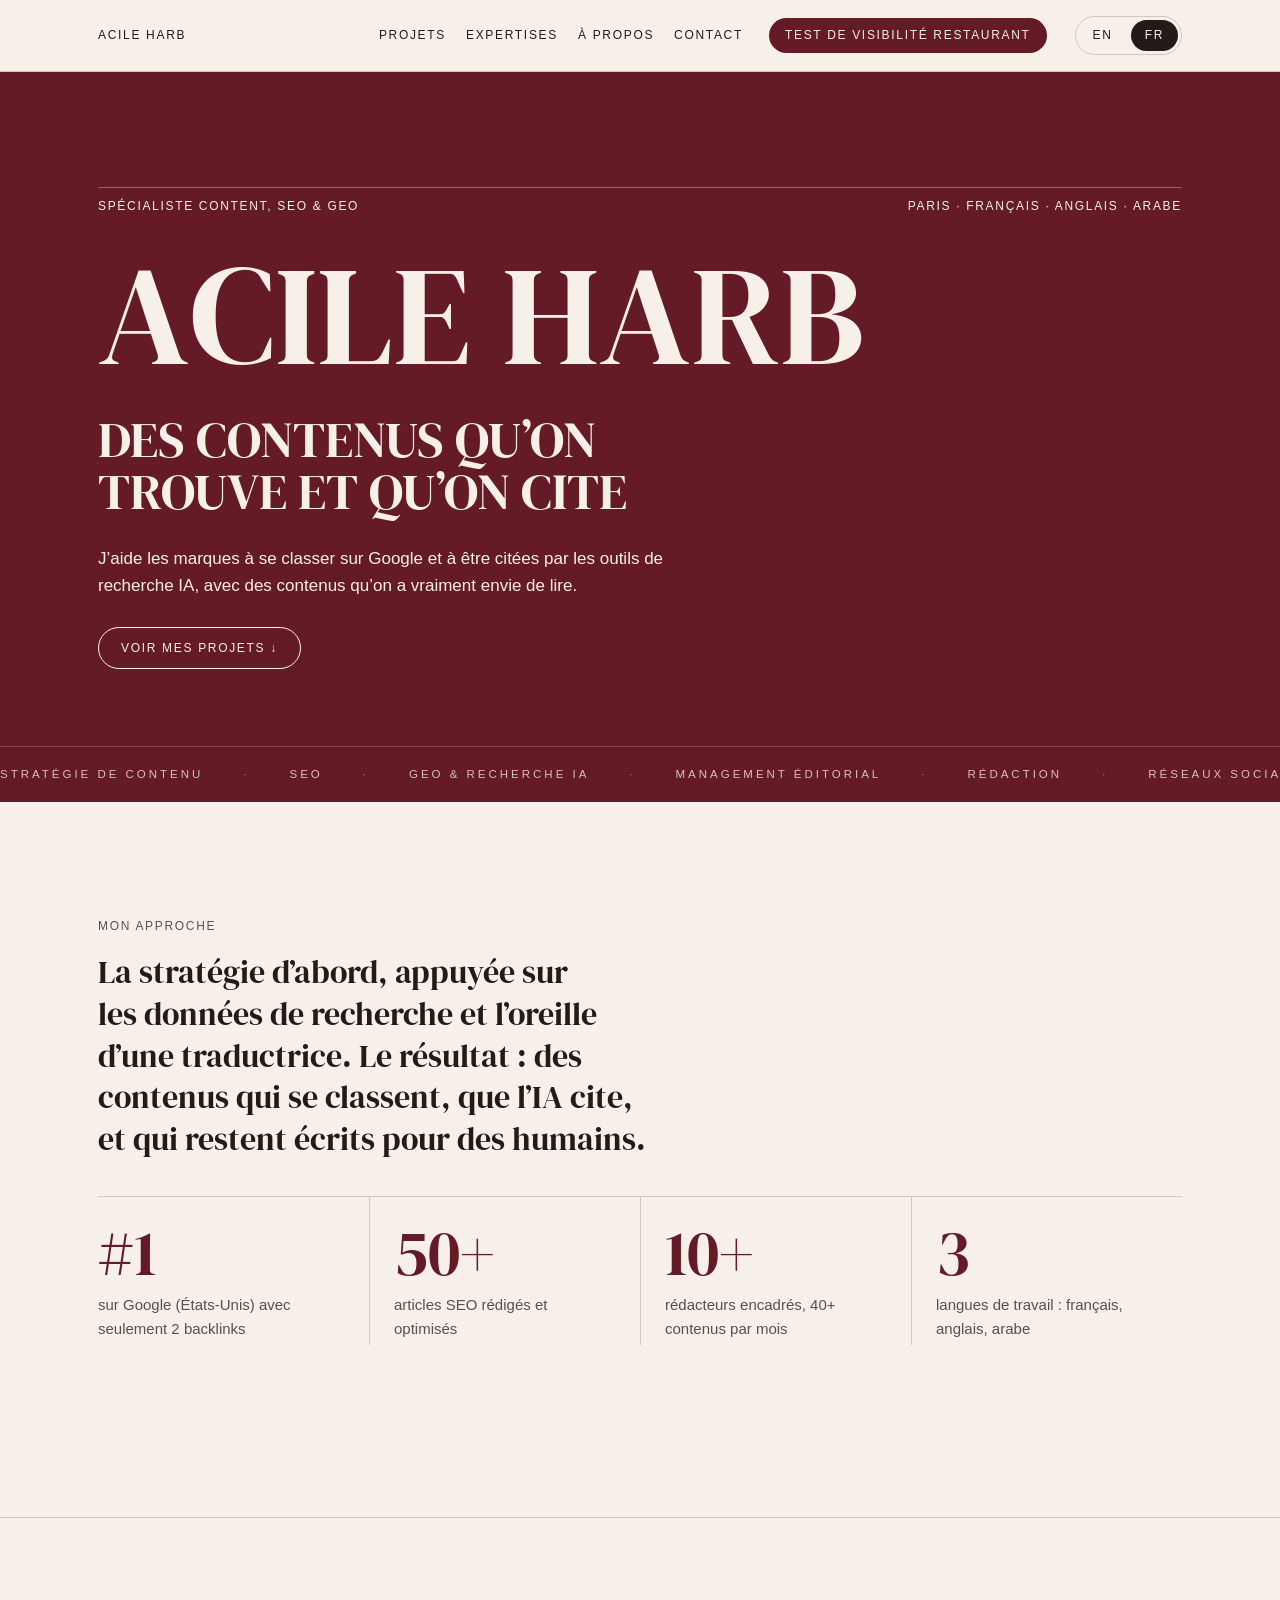
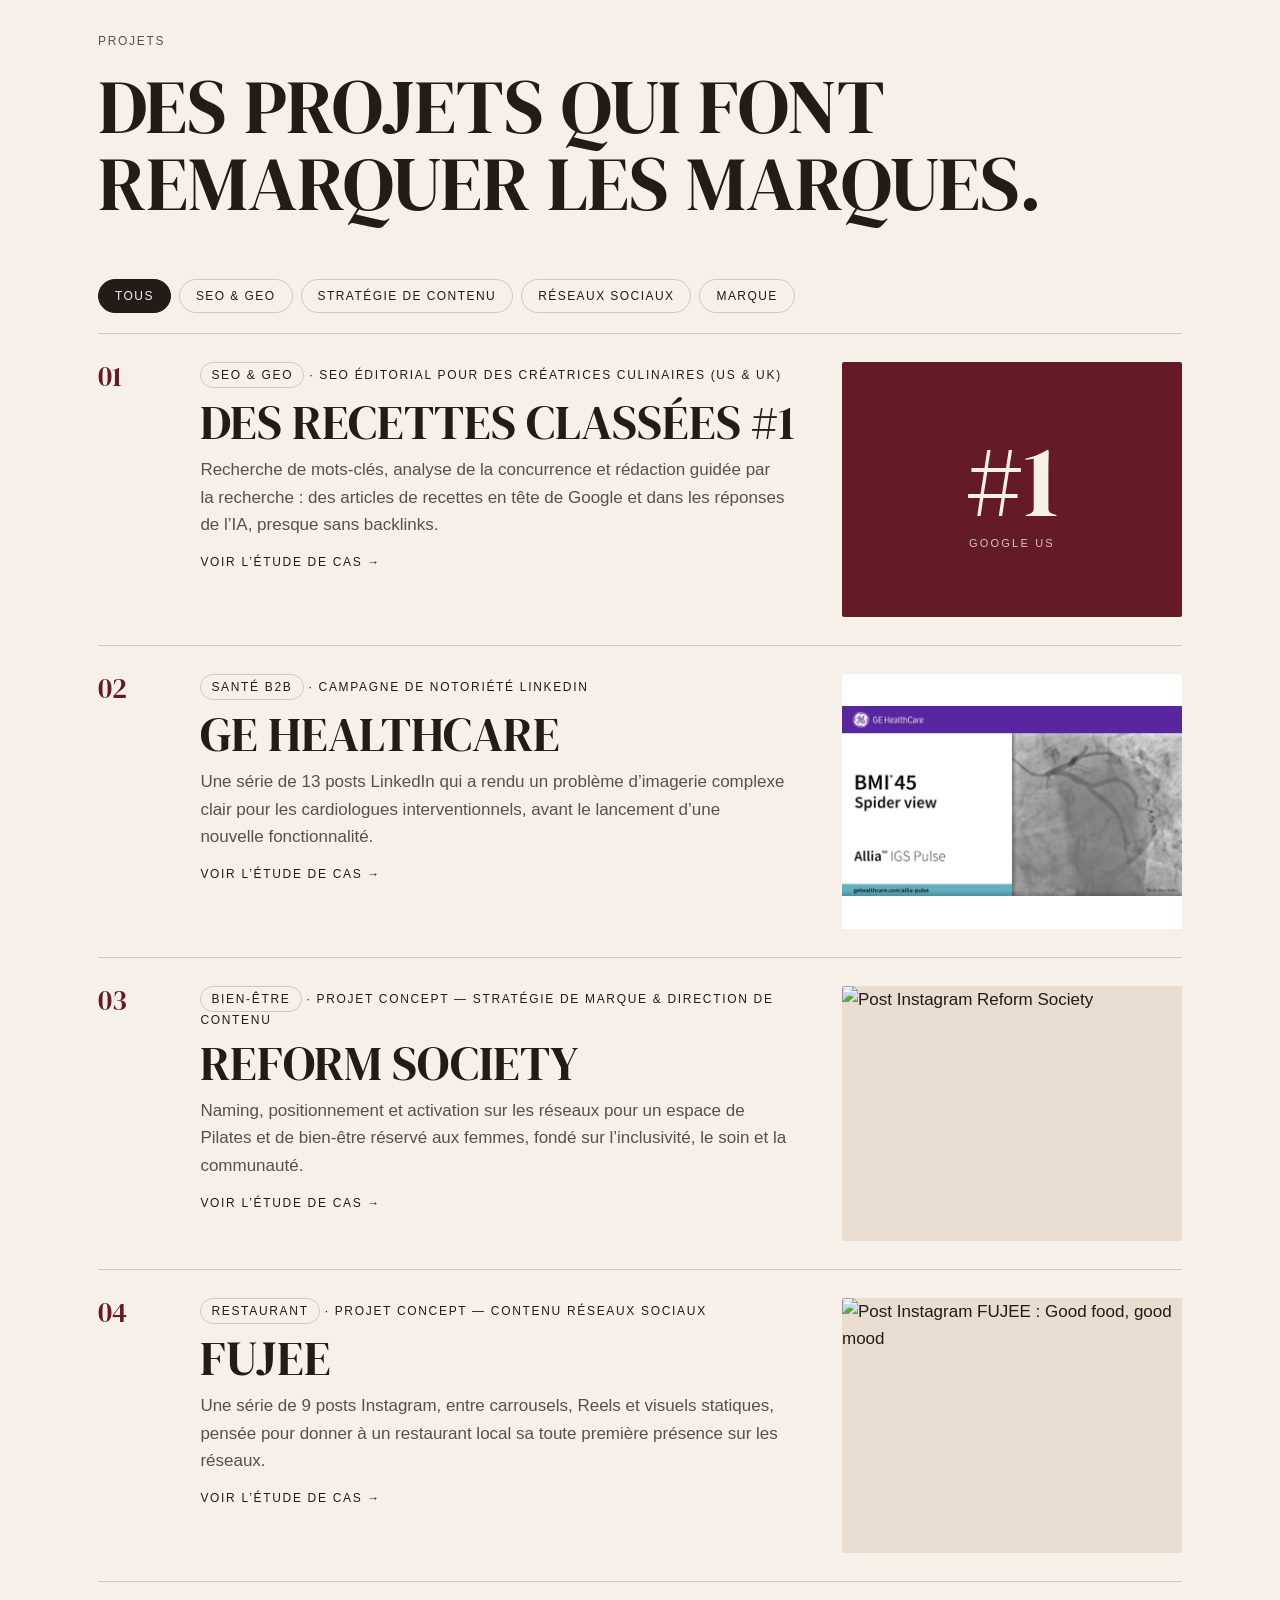
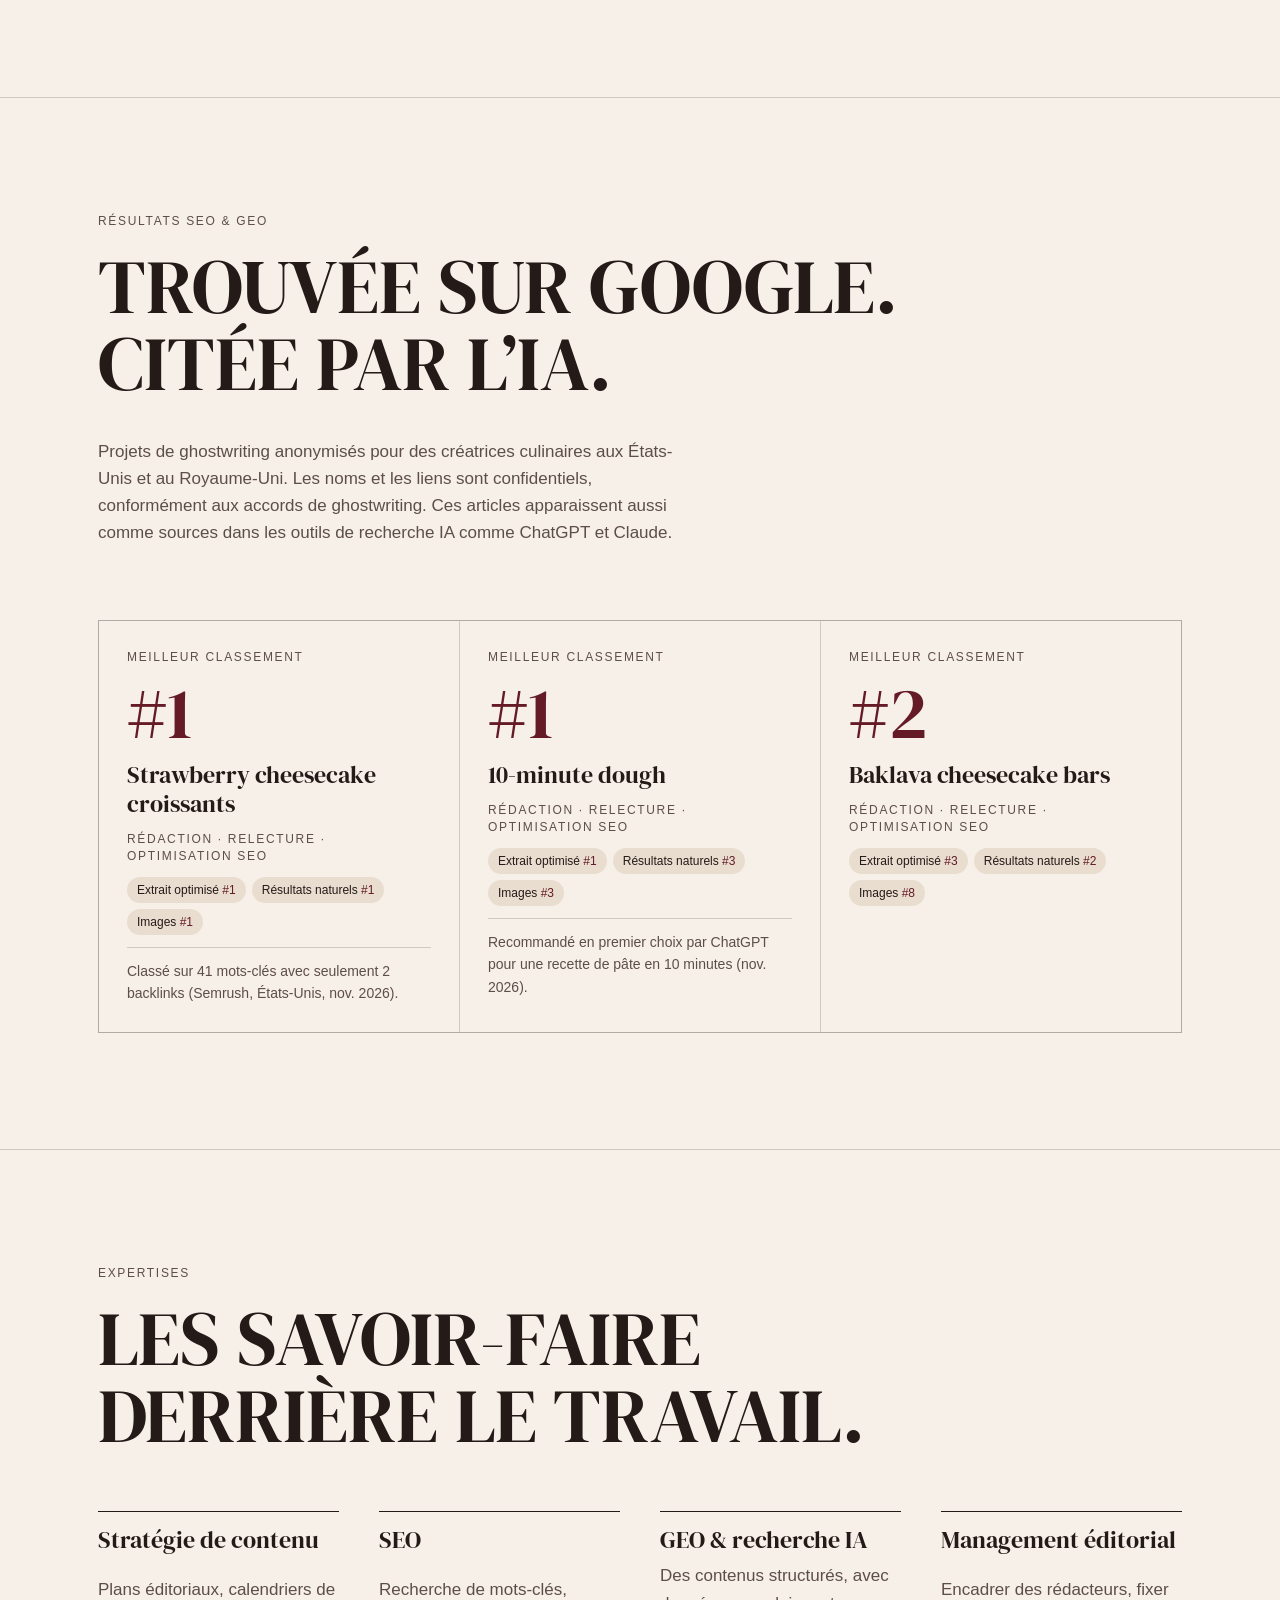
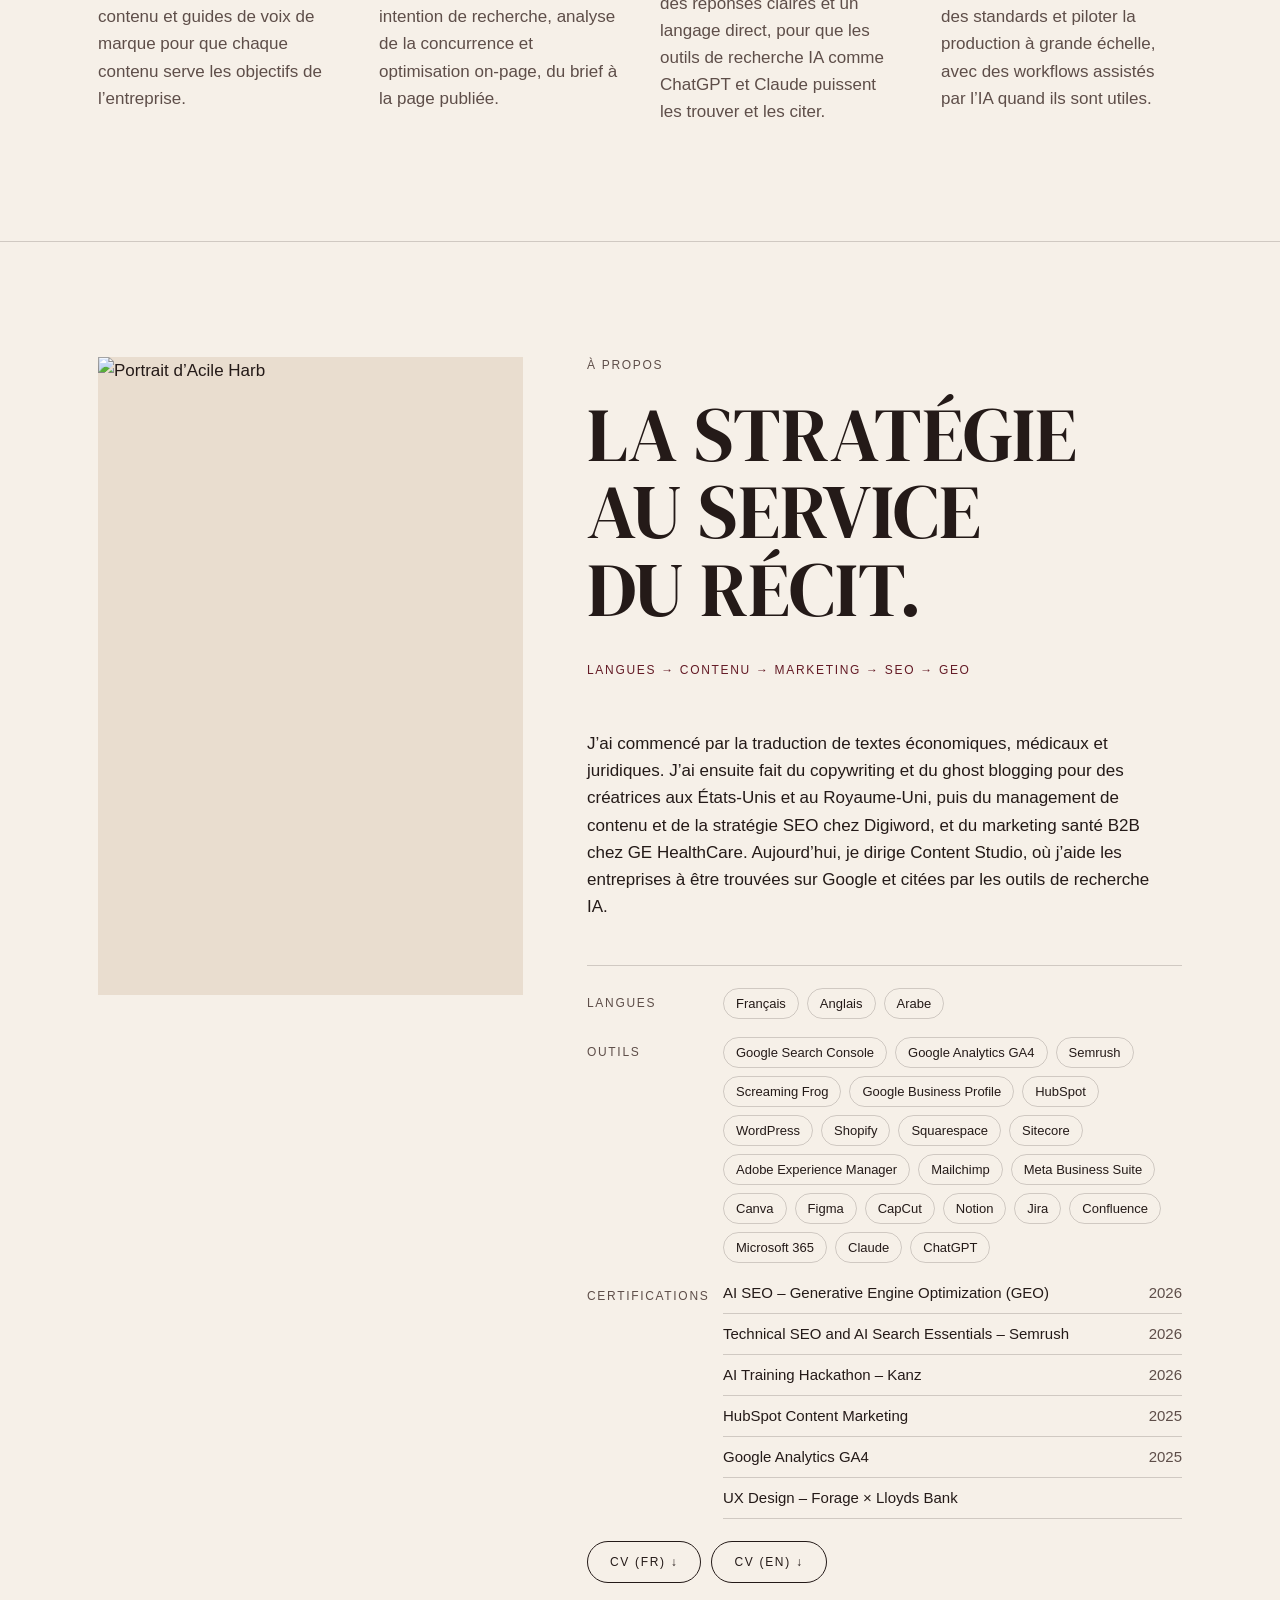
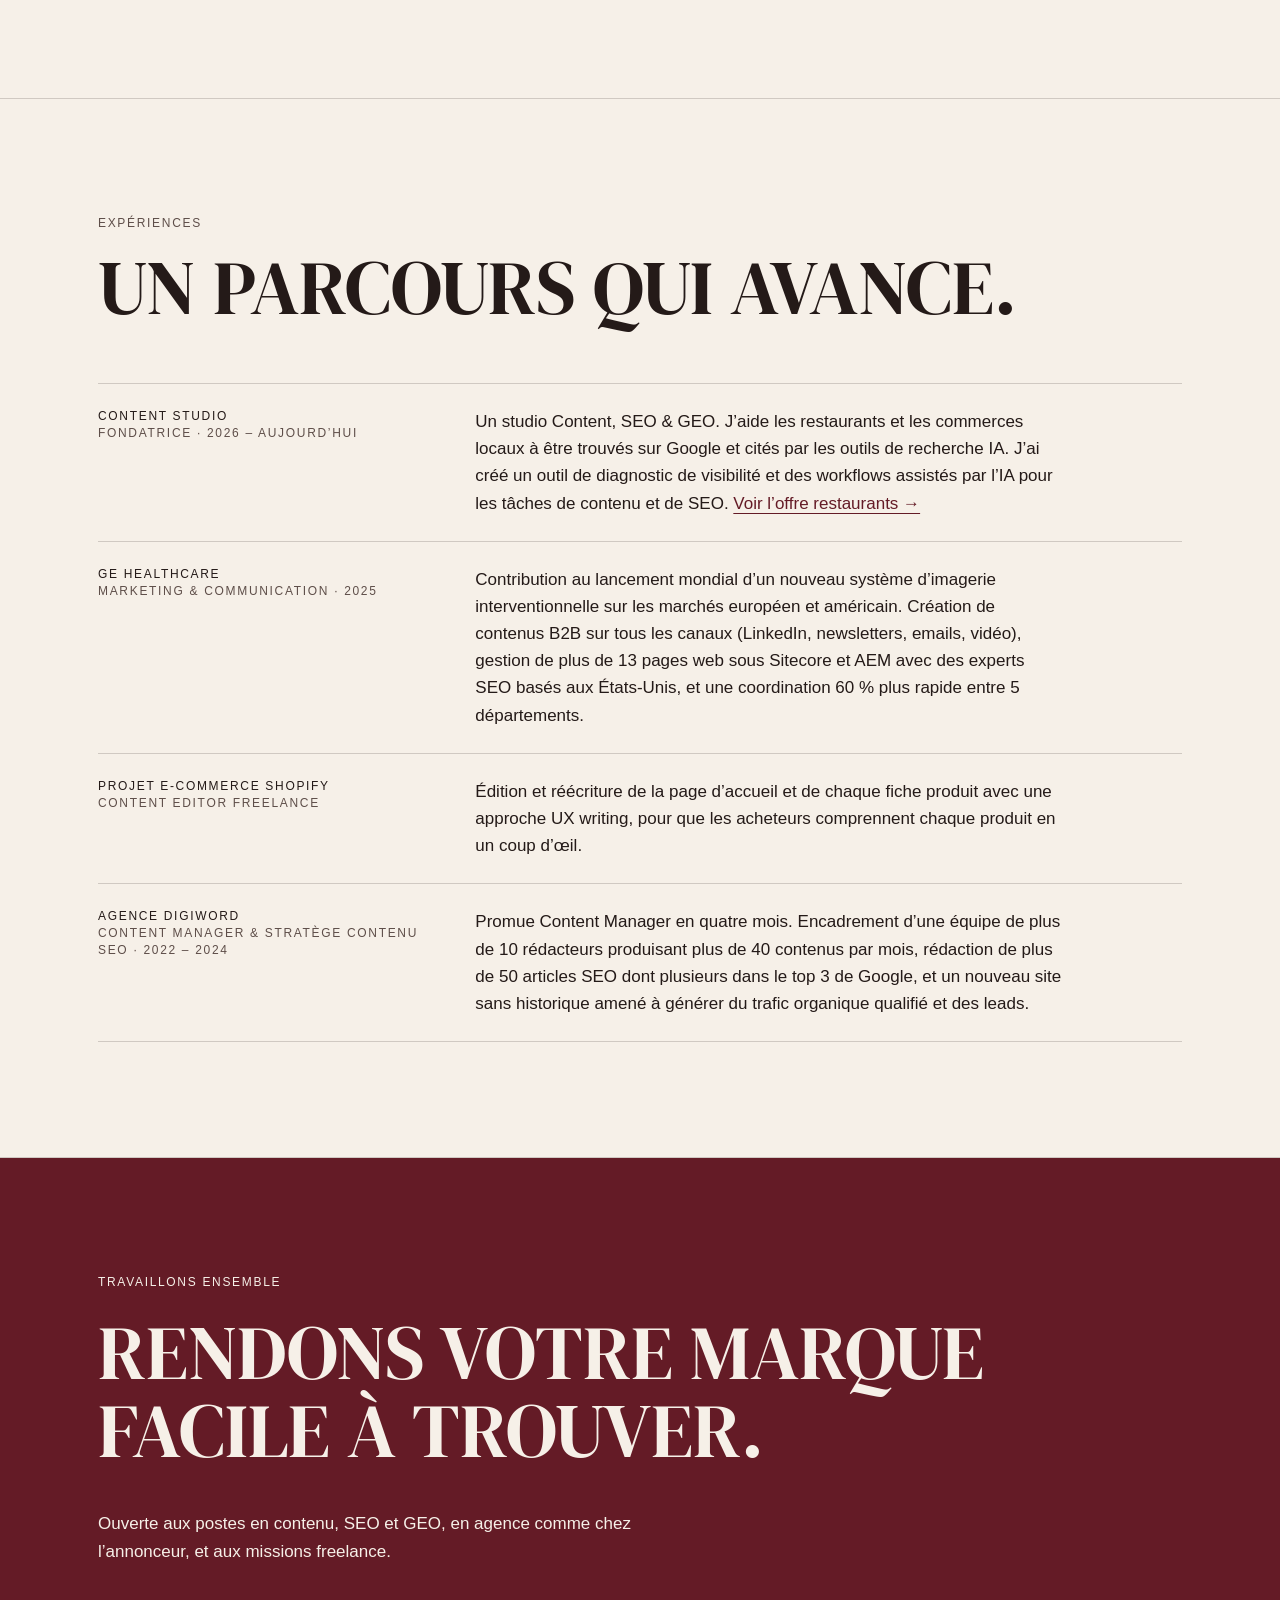
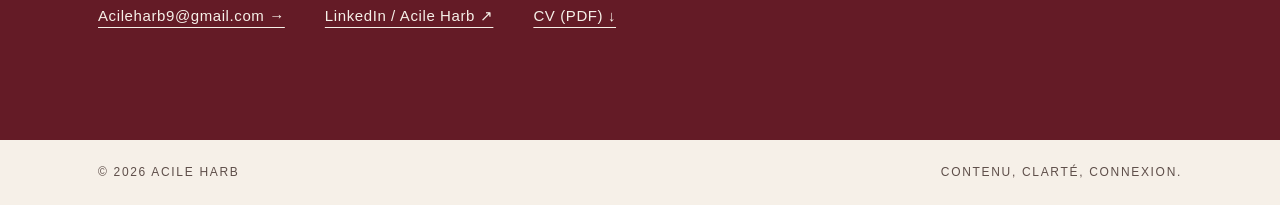
==== commit fa80cce3: "Menu : test de visibilité restaurant, titres sans coupure de mots Co-Authored-By: Claude Opus 5.5 <n" ====
--- a/fr/index.html
+++ b/fr/index.html
@@ -9,10 +9,14 @@
 <meta property="og:description" content="Des contenus qui se classent sur Google et sont cités par les outils de recherche IA.">
 <link rel="alternate" hreflang="en" href="https://acileharb.github.io/portfolio/">
 <link rel="alternate" hreflang="fr" href="https://acileharb.github.io/portfolio/fr/">
+<meta property="og:image" content="https://acileharb.github.io/portfolio/assets/img/og-image.png">
+<meta property="og:image:width" content="1200">
+<meta property="og:image:height" content="627">
+<meta name="twitter:card" content="summary_large_image">
 <link rel="preconnect" href="https://fonts.googleapis.com">
 <link rel="stylesheet" href="https://fonts.googleapis.com/css2?family=DM+Serif+Display:ital@0;1&display=swap">
 <link rel="stylesheet" href="https://api.fontshare.com/v2/css?f[]=satoshi@400,500&display=swap">
-<link rel="stylesheet" href="../assets/style.css?v=24">
+<link rel="stylesheet" href="../assets/style.css?v=25">
 </head>
 <body>
 
@@ -24,7 +28,7 @@
       <a href="#expertise">Expertises</a>
       <a href="#about">À propos</a>
       <a href="#contact">Contact</a>
-      <a class="nav-cta" href="restaurants.html"><span class="nav-long">Pour les </span>restaurants</a>
+      <a class="nav-cta" href="diagnostic.html?src=portfolio">Test de visibilité<span class="nav-long"> restaurant</span></a>
       <span class="lang"><a href="../index.html" hreflang="en" lang="en">EN</a><span aria-current="true">FR</span></span>
     </nav>
   </div>
@@ -197,7 +201,7 @@
     <div class="xp">
       <div class="reveal">
         <p class="label">Content Studio<br><span class="muted">Fondatrice · 2026 – aujourd’hui</span></p>
-        <p>Un studio Content, SEO &amp; GEO. J’aide les restaurants et les commerces locaux à être trouvés sur Google et cités par les outils de recherche IA. J’ai créé un outil de diagnostic de visibilité et des workflows assistés par l’IA pour les tâches de contenu et de SEO.</p>
+        <p>Un studio Content, SEO &amp; GEO. J’aide les restaurants et les commerces locaux à être trouvés sur Google et cités par les outils de recherche IA. J’ai créé un outil de diagnostic de visibilité et des workflows assistés par l’IA pour les tâches de contenu et de SEO. <a class="inline-link" href="restaurants.html">Voir l’offre restaurants →</a></p>
       </div>
       <div class="reveal">
         <p class="label">GE HealthCare<br><span class="muted">Marketing &amp; communication · 2025</span></p>
@@ -232,6 +236,6 @@
   <div class="wrap"><span>© 2026 Acile Harb</span><span>Contenu, clarté, connexion.</span></div>
 </footer>
 
-<script src="../assets/site.js?v=24" defer></script>
+<script src="../assets/site.js?v=25" defer></script>
 </body>
 </html>
--- a/assets/style.css
+++ b/assets/style.css
@@ -215,6 +215,7 @@
 .site-header.scrolled { box-shadow: 0 6px 24px -18px rgba(36, 26, 24, .5); }
 
 /* Hero letters */
+[data-split] .word { display: inline-block; white-space: nowrap; }
 [data-split] .ch { display: inline-block; }
 .js [data-split] .ch { animation: rise .9s cubic-bezier(.2, .8, .2, 1) both; animation-delay: calc(var(--i) * 45ms + 100ms); }
 @keyframes rise { from { transform: translateY(60%); opacity: 0; } to { transform: none; opacity: 1; } }
@@ -354,6 +355,7 @@
 @media (max-width: 760px) { .post, .post:nth-child(even) { grid-template-columns: minmax(0, 1fr); } .post:nth-child(even) figure { order: 0; } }
 .takeaways { list-style: none; margin: 0; padding: 0; display: grid; grid-template-columns: repeat(auto-fit, minmax(220px, 1fr)); gap: 1px; background: var(--line); border: 1px solid var(--line); }
 .takeaways li { background: var(--paper); padding: 24px; font: 400 20px/1.3 var(--display); }
+.inline-link { color: var(--wine); text-underline-offset: 4px; white-space: nowrap; }
 .note { font-size: 14px; color: var(--ink-soft); }
 .ai-proof { margin: 32px 0 0; display: grid; gap: 12px; max-width: 900px; margin-left: auto; cursor: zoom-in; }
 .ai-proof img { width: 100%; border: 1px solid var(--line); border-radius: 10px; box-shadow: 0 30px 60px -40px rgba(36, 26, 24, .55); background: #fff; }
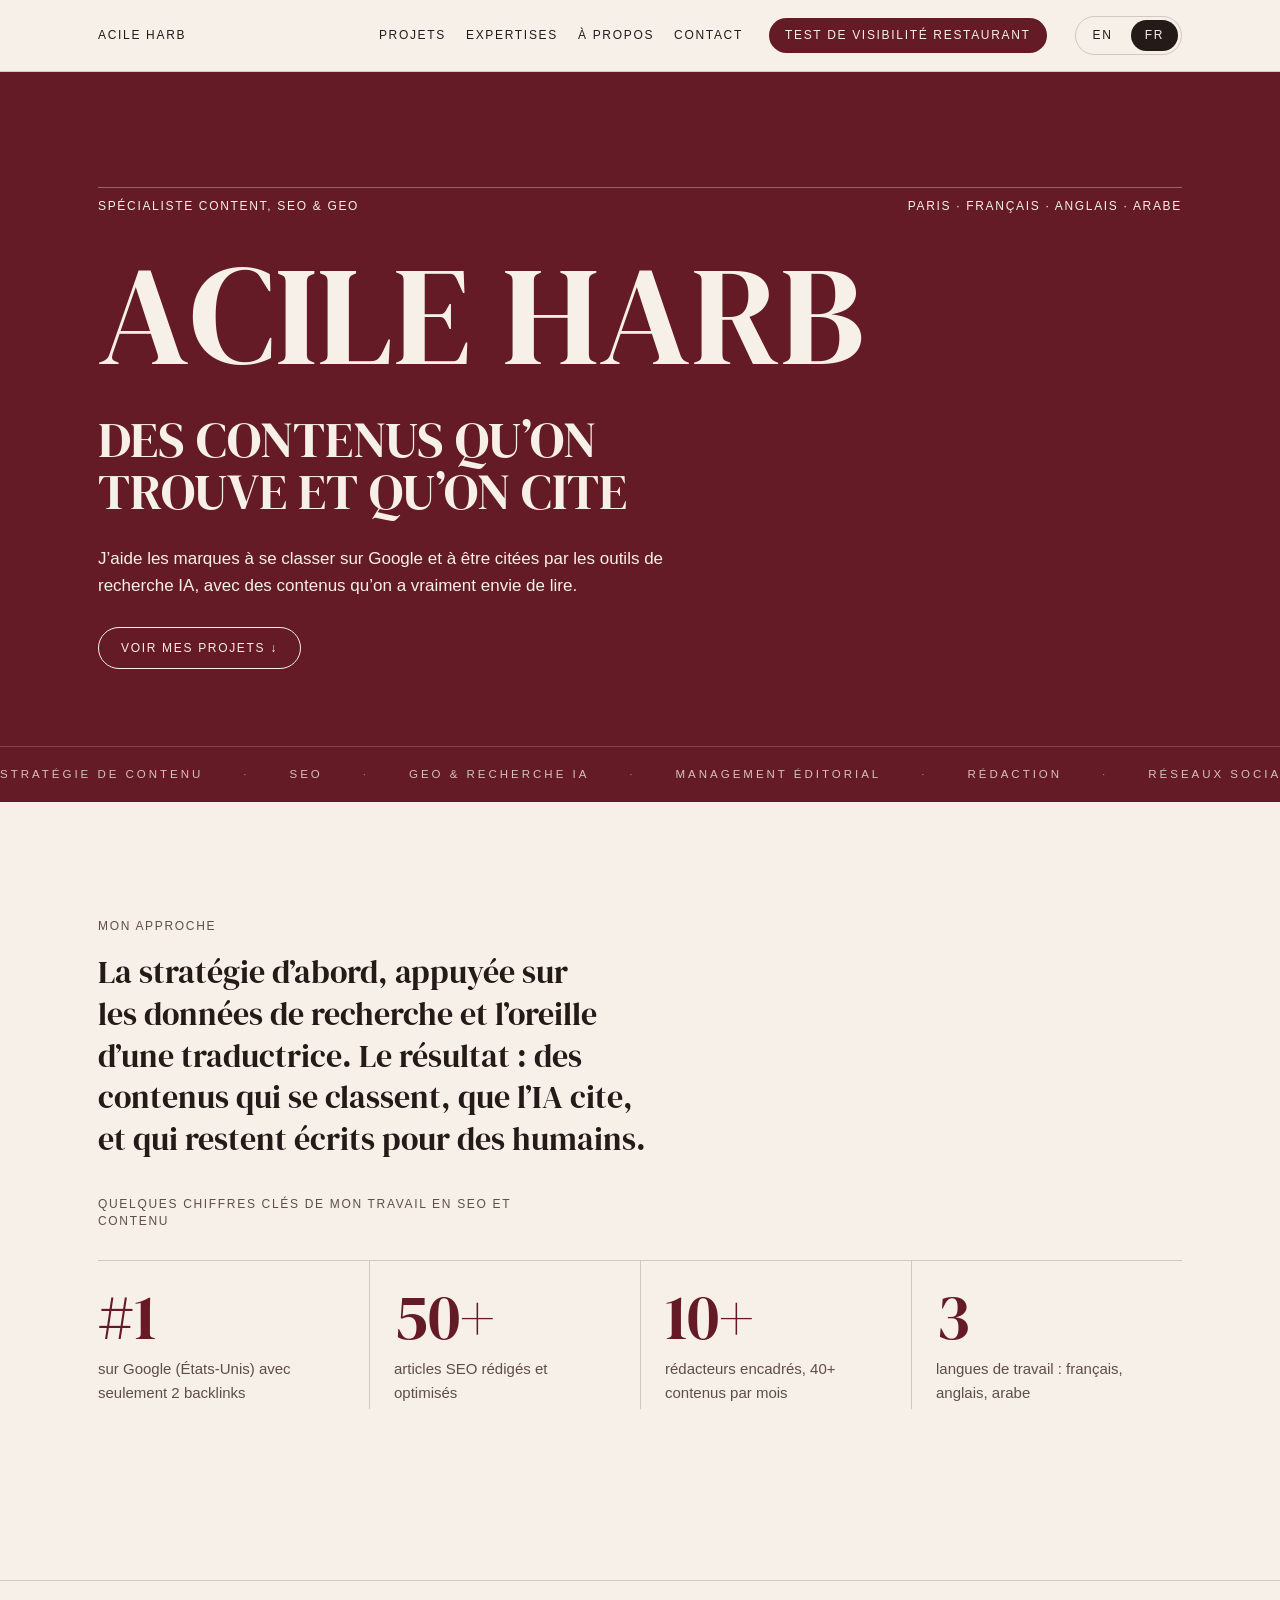
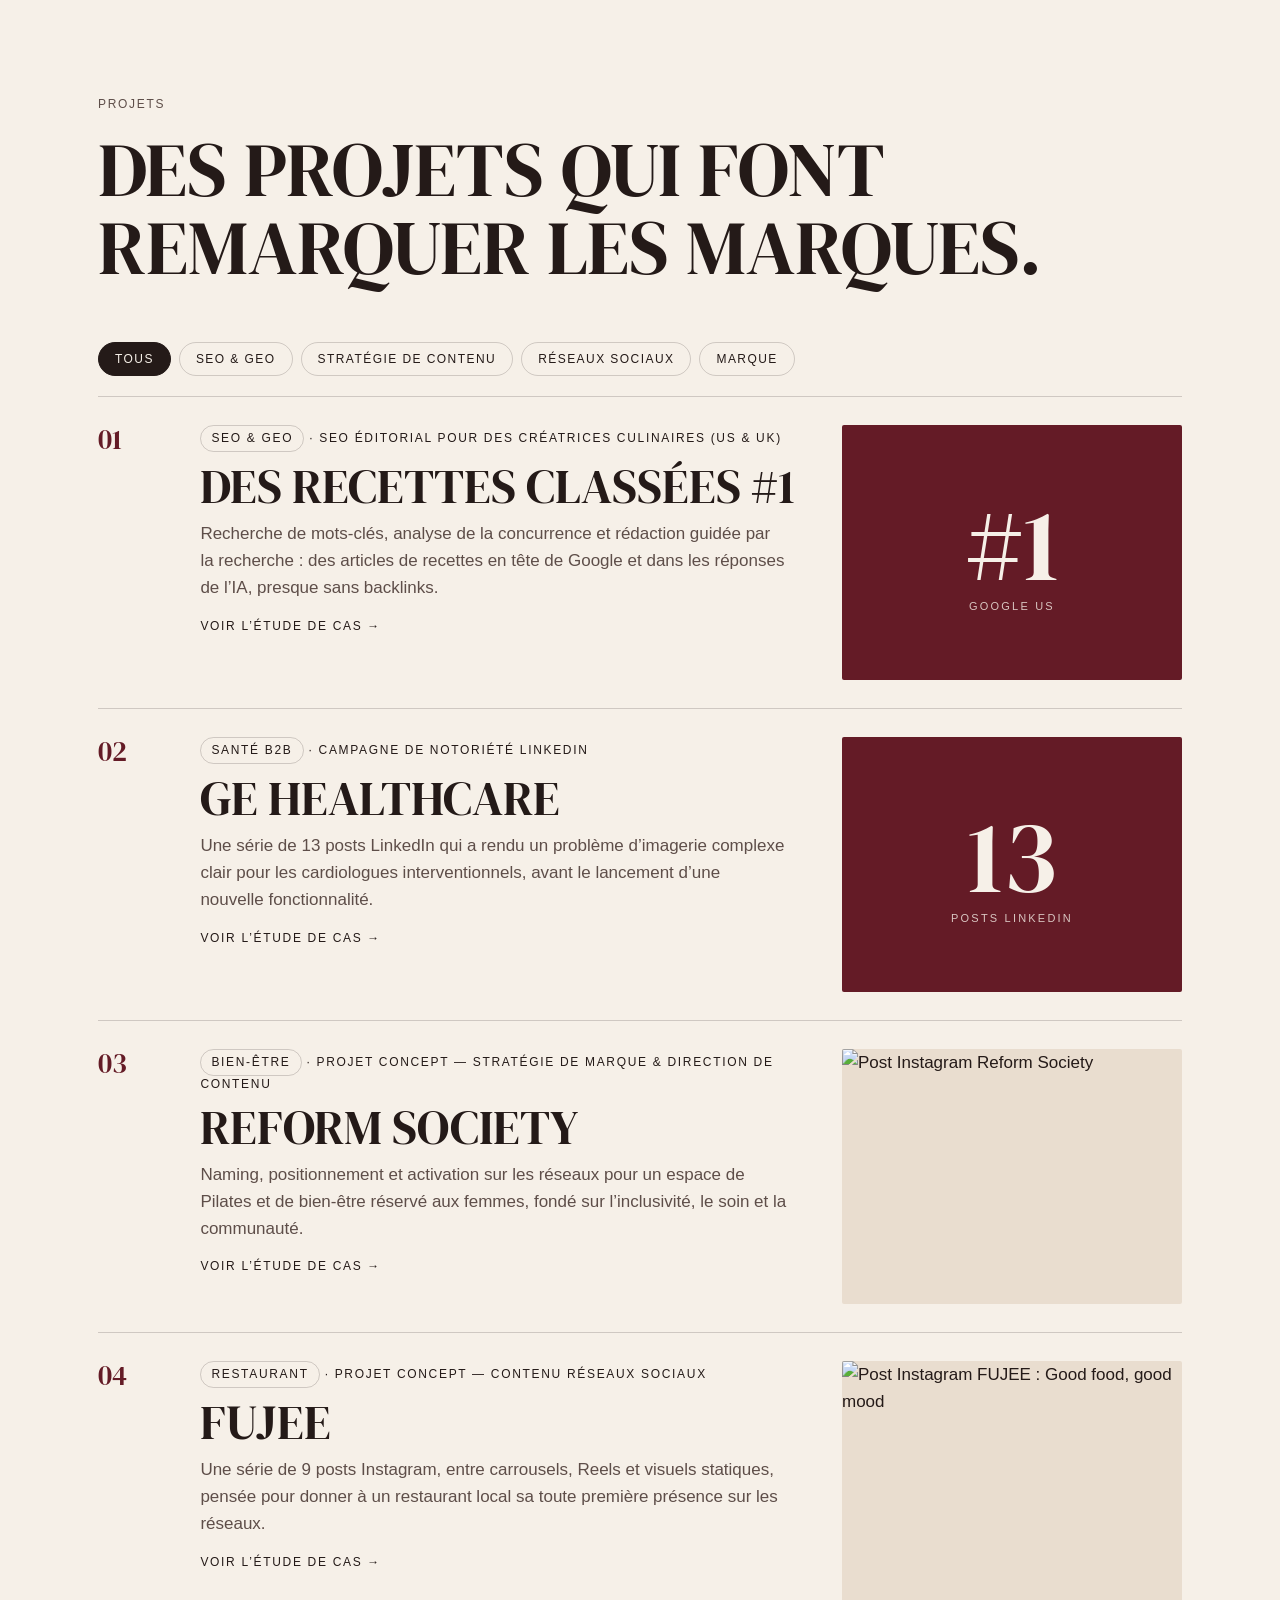
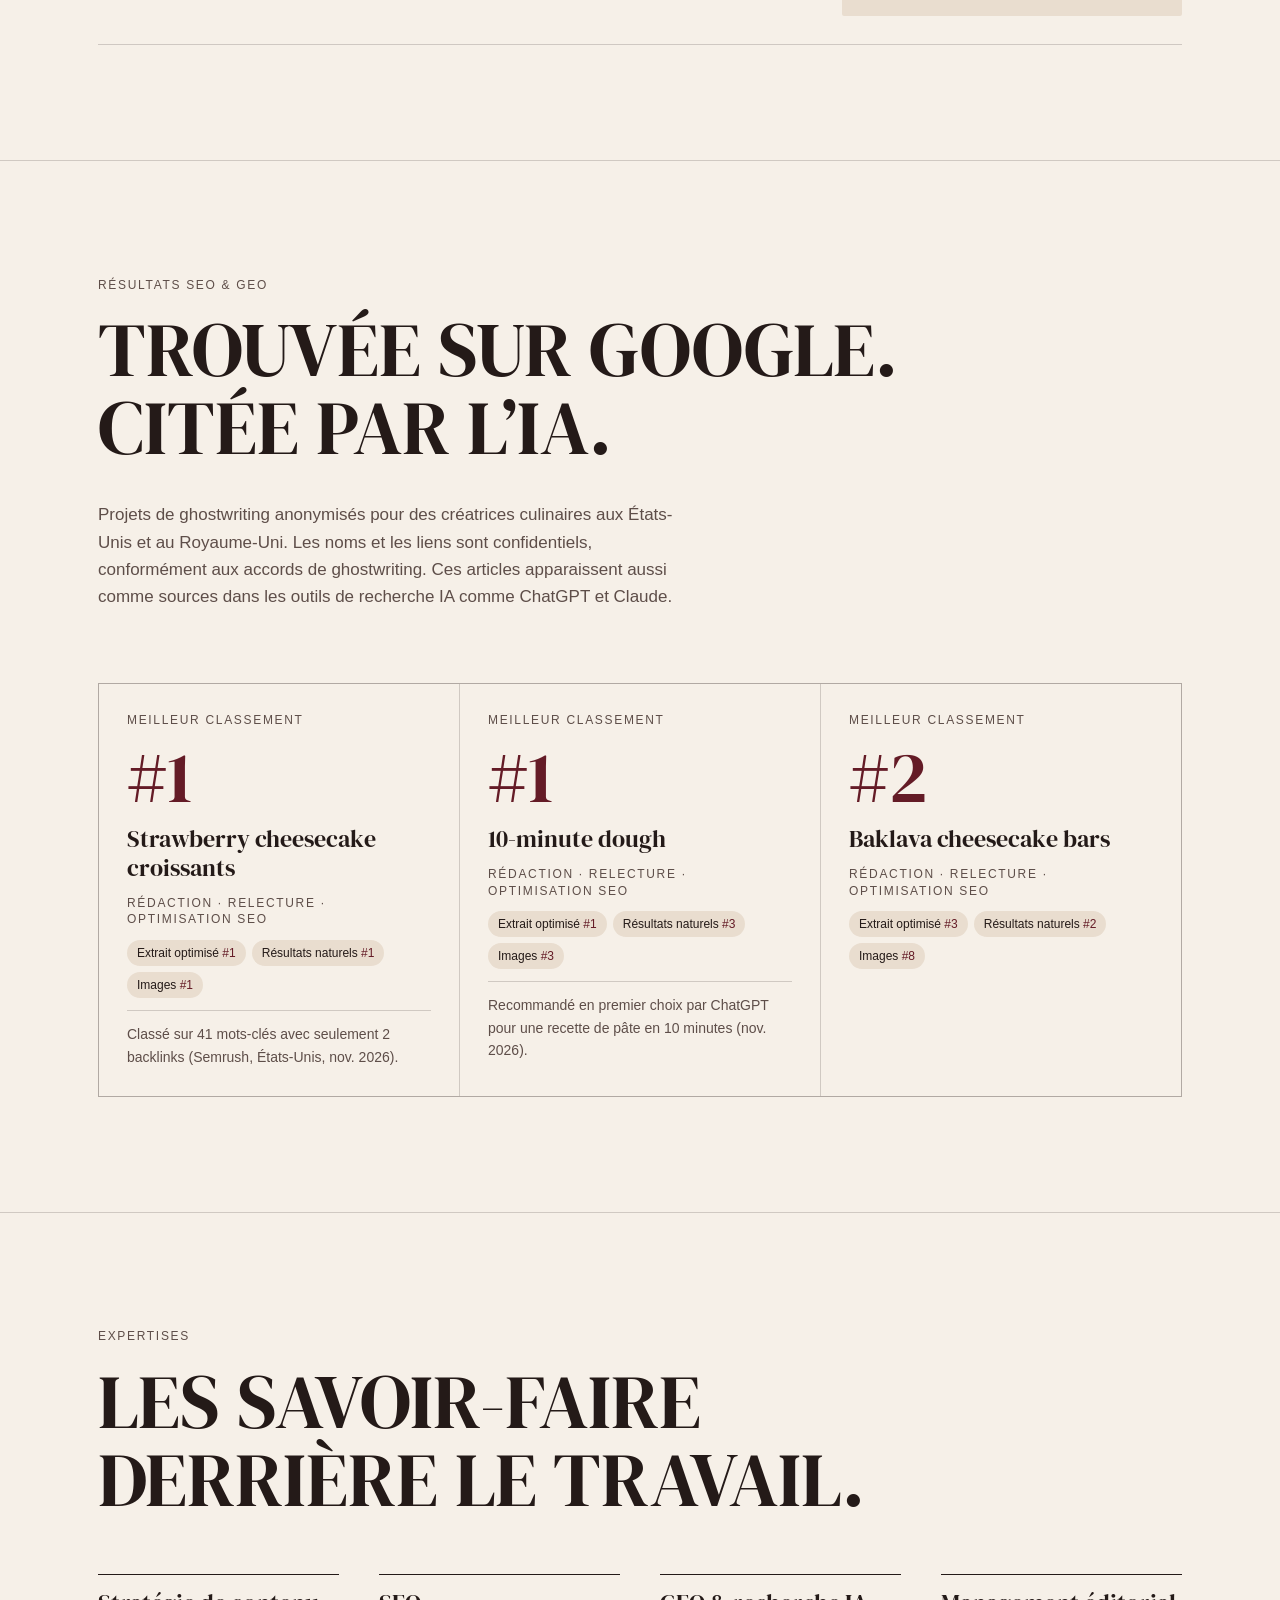
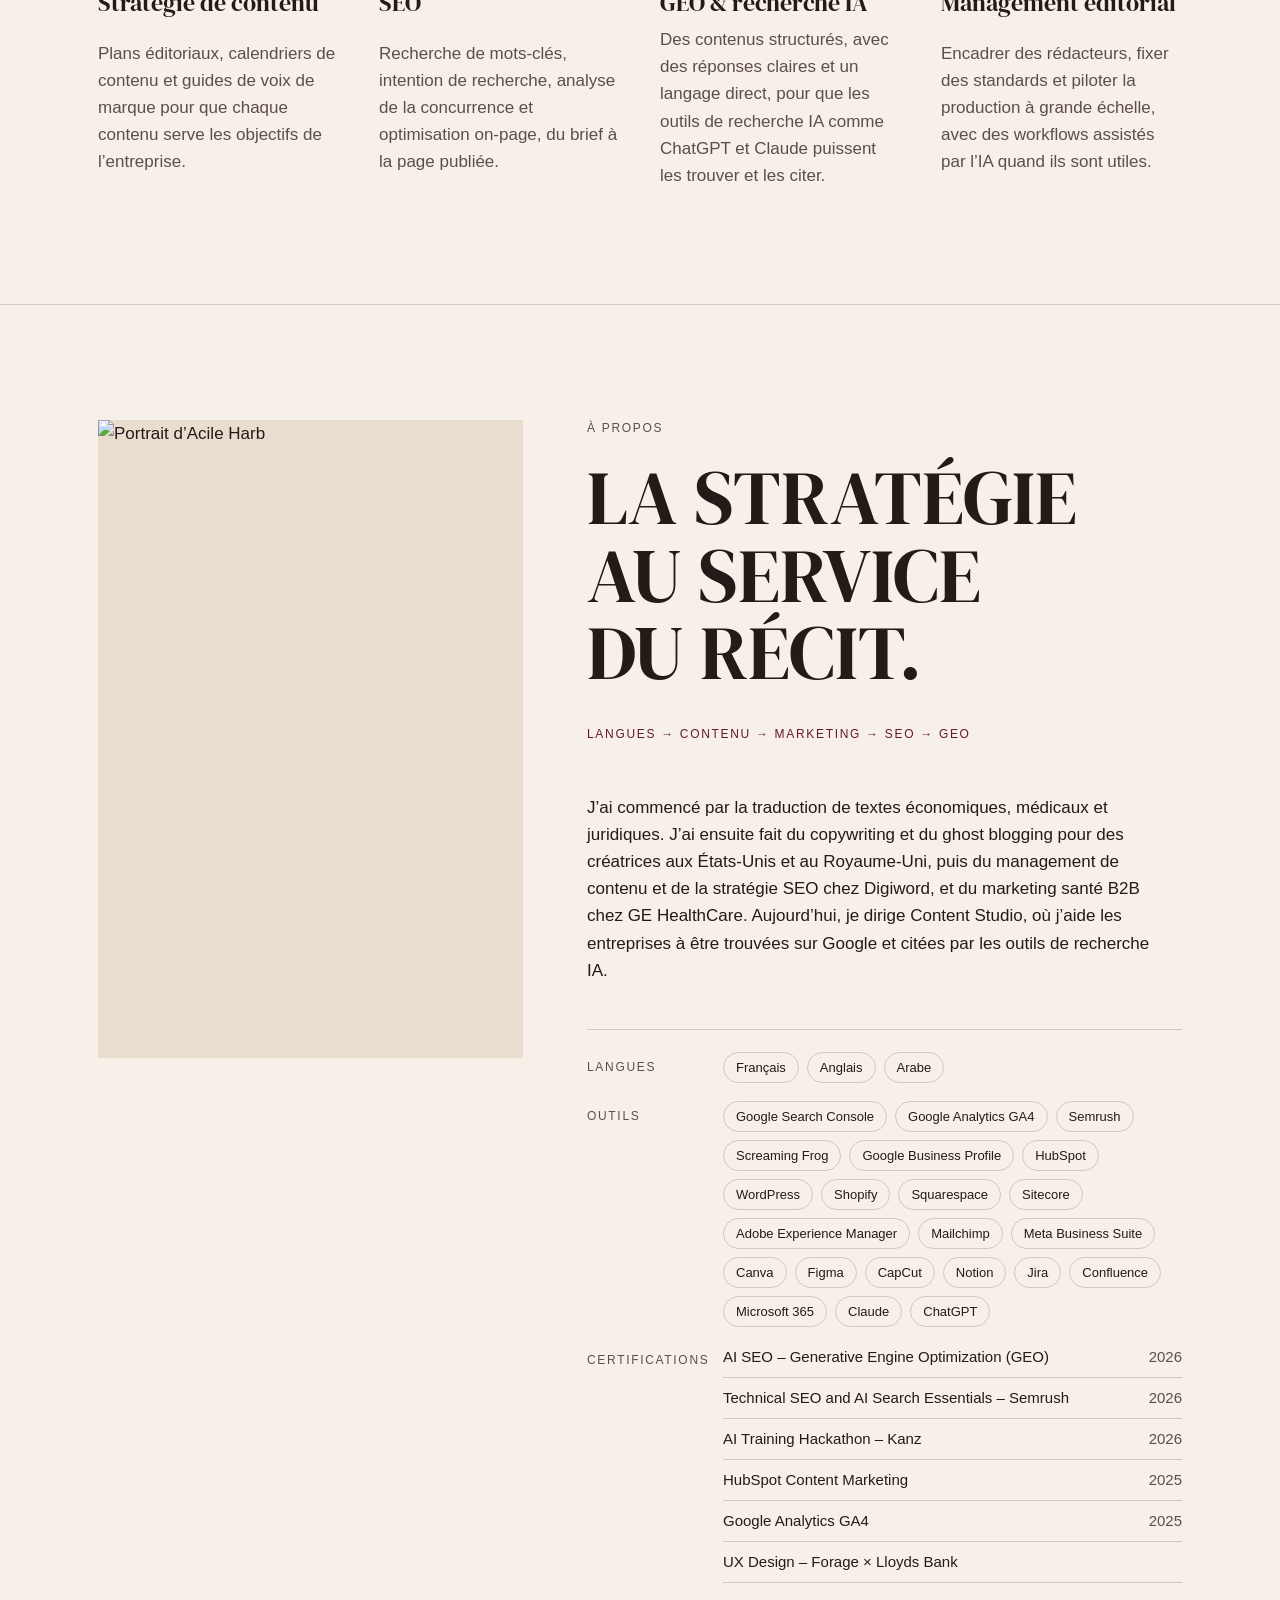
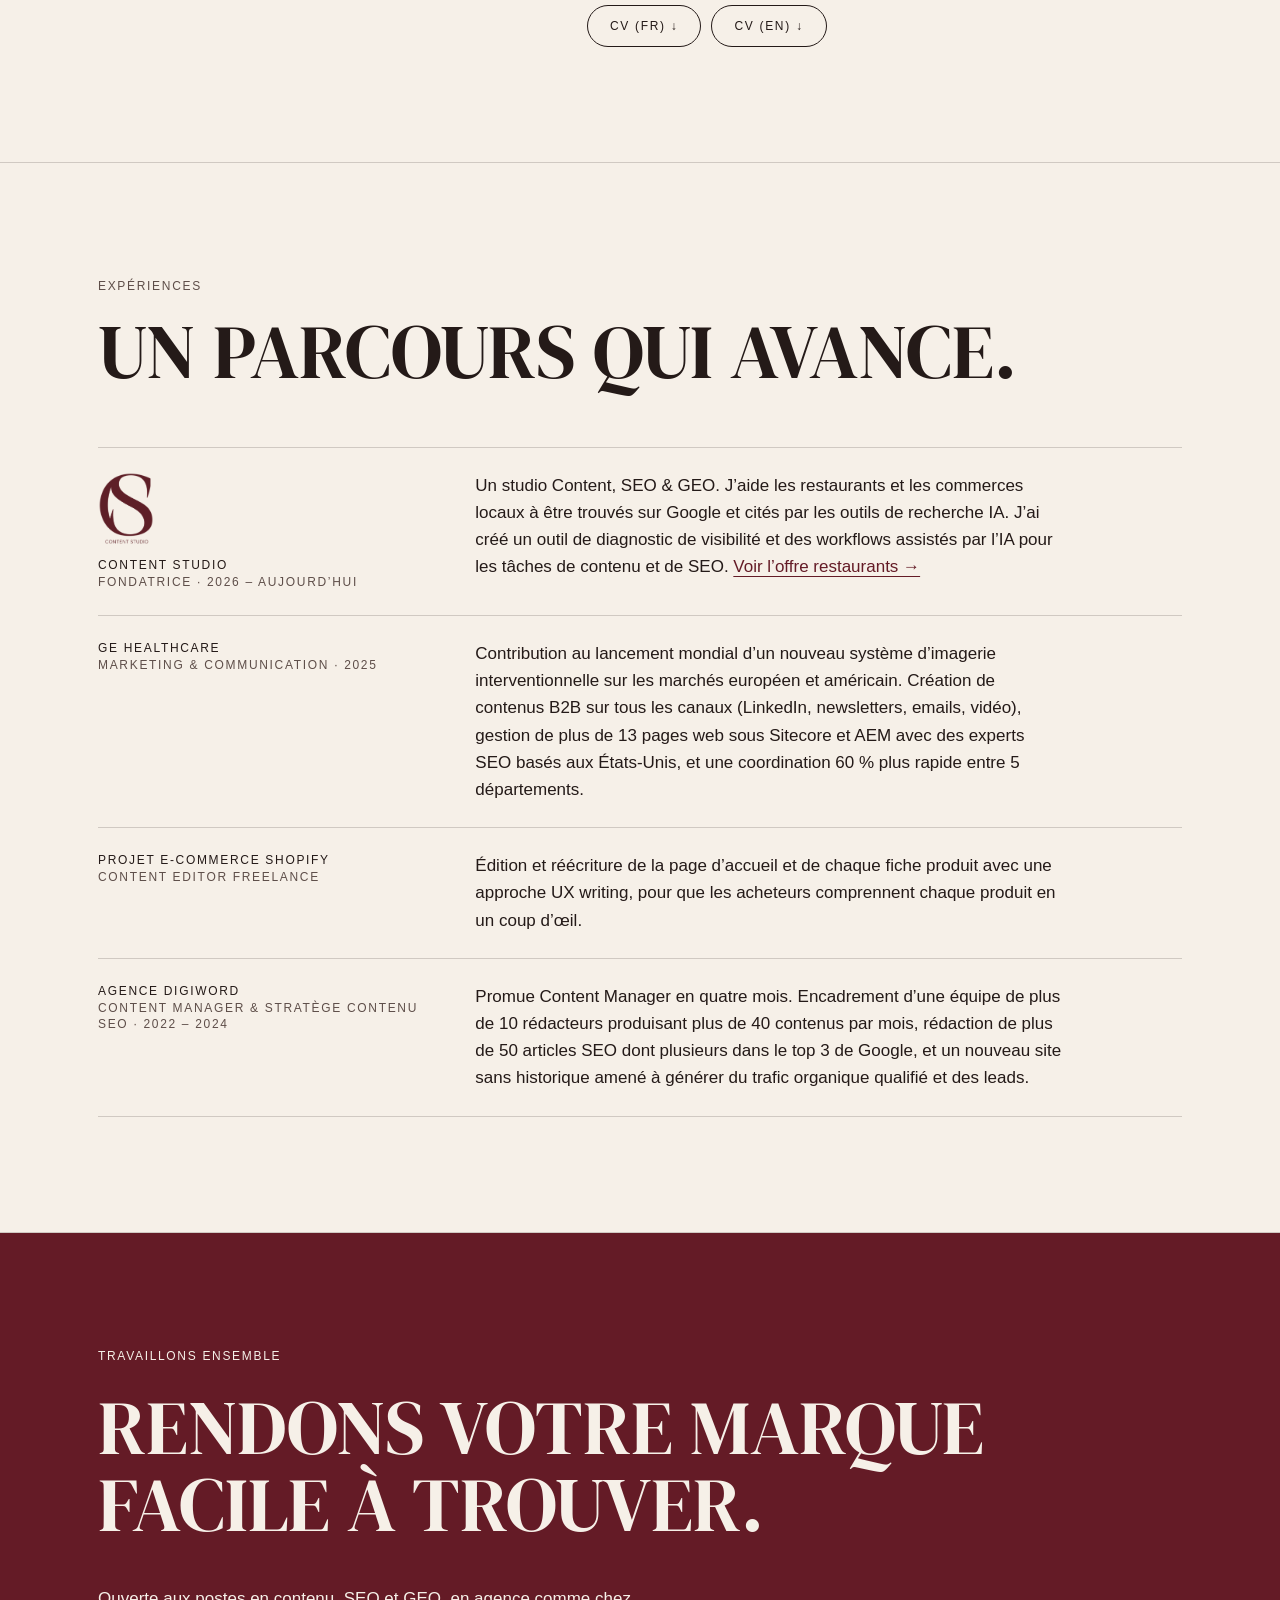
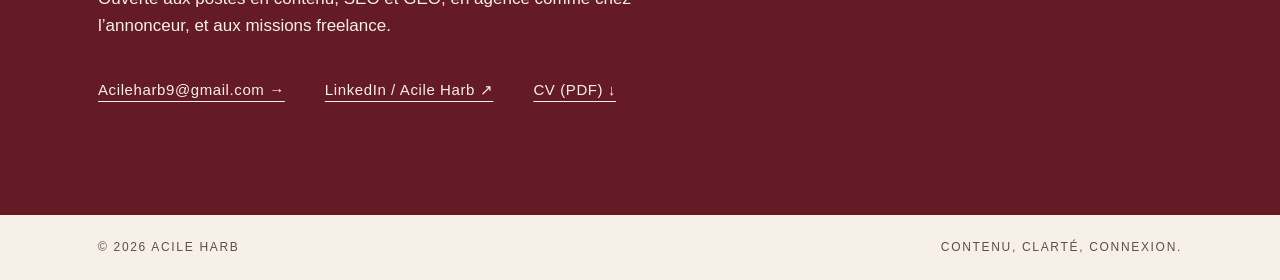
==== commit 3dcce00e: "Études de cas affinées, logo Content Studio, navigation de fin de page Co-Authored-By: Claude Opus 5" ====
--- a/fr/index.html
+++ b/fr/index.html
@@ -16,7 +16,7 @@
 <link rel="preconnect" href="https://fonts.googleapis.com">
 <link rel="stylesheet" href="https://fonts.googleapis.com/css2?family=DM+Serif+Display:ital@0;1&display=swap">
 <link rel="stylesheet" href="https://api.fontshare.com/v2/css?f[]=satoshi@400,500&display=swap">
-<link rel="stylesheet" href="../assets/style.css?v=25">
+<link rel="stylesheet" href="../assets/style.css?v=26">
 </head>
 <body>
 
@@ -49,6 +49,7 @@
   <div class="wrap block-head">
     <span class="label muted reveal">Mon approche</span>
     <p class="lede reveal" style="max-width:36ch;--d:.1s">La stratégie d’abord, appuyée sur les données de recherche et l’oreille d’une traductrice. Le résultat : des contenus qui se classent, que l’IA cite, et qui restent écrits pour des humains.</p>
+    <p class="label muted reveal stats-intro">Quelques chiffres clés de mon travail en SEO et contenu</p>
     <div class="stats">
       <div class="stat reveal"><b data-count="1" data-from="9" data-prefix="#">#1</b><span>sur Google (États-Unis) avec seulement 2 backlinks</span></div>
       <div class="stat reveal" style="--d:.08s"><b data-count="50" data-suffix="+">50+</b><span>articles SEO rédigés et optimisés</span></div>
@@ -93,7 +94,7 @@
           <p>Une série de 13 posts LinkedIn qui a rendu un problème d’imagerie complexe clair pour les cardiologues interventionnels, avant le lancement d’une nouvelle fonctionnalité.</p>
           <span class="label go">Voir l’étude de cas →</span>
         </div>
-        <div class="cover cover-wide"><img src="../assets/img/ge/post-1.jpg" alt="Visuel LinkedIn GE HealthCare Allia IGS Pulse : BMI 45, spider view" loading="lazy"></div>
+        <div class="cover cover-type"><span>13</span><small>posts LinkedIn</small></div>
       </a>
 
       <a class="work-item reveal" href="projets/reform-society.html" data-cat="brand social">
@@ -200,7 +201,7 @@
     </div>
     <div class="xp">
       <div class="reveal">
-        <p class="label">Content Studio<br><span class="muted">Fondatrice · 2026 – aujourd’hui</span></p>
+        <p class="label"><img class="xp-logo" src="../assets/img/logo-content-studio-wine.png" alt="Content Studio logo" width="575" height="759" loading="lazy">Content Studio<br><span class="muted">Fondatrice · 2026 – aujourd’hui</span></p>
         <p>Un studio Content, SEO &amp; GEO. J’aide les restaurants et les commerces locaux à être trouvés sur Google et cités par les outils de recherche IA. J’ai créé un outil de diagnostic de visibilité et des workflows assistés par l’IA pour les tâches de contenu et de SEO. <a class="inline-link" href="restaurants.html">Voir l’offre restaurants →</a></p>
       </div>
       <div class="reveal">
@@ -236,6 +237,6 @@
   <div class="wrap"><span>© 2026 Acile Harb</span><span>Contenu, clarté, connexion.</span></div>
 </footer>
 
-<script src="../assets/site.js?v=25" defer></script>
+<script src="../assets/site.js?v=26" defer></script>
 </body>
 </html>
--- a/assets/style.css
+++ b/assets/style.css
@@ -171,7 +171,7 @@
 
 /* ===== Project pages ===== */
 .p-hero .wrap { padding-block: clamp(40px, 7vw, 96px) clamp(32px, 5vw, 64px); display: grid; gap: 22px; }
-.p-hero h1 { font-size: clamp(64px, 14vw, 190px); text-transform: uppercase; }
+.p-hero h1 { font-size: clamp(38px, 8.5vw, 132px); text-transform: uppercase; }
 .p-hero .intro { font-size: 19px; max-width: 64ch; margin: 0; }
 .back { text-decoration: none; }
 .back:hover { color: var(--wine); }
@@ -356,6 +356,22 @@
 .takeaways { list-style: none; margin: 0; padding: 0; display: grid; grid-template-columns: repeat(auto-fit, minmax(220px, 1fr)); gap: 1px; background: var(--line); border: 1px solid var(--line); }
 .takeaways li { background: var(--paper); padding: 24px; font: 400 20px/1.3 var(--display); }
 .inline-link { color: var(--wine); text-underline-offset: 4px; white-space: nowrap; }
+.post-cards { display: grid; grid-template-columns: repeat(2, minmax(0, 1fr)); gap: 1px; background: var(--line); border: 1px solid var(--line); }
+.post-card { background: var(--paper); padding: clamp(24px, 3vw, 40px); display: grid; gap: 14px; align-content: start; transition: background .3s, color .3s; }
+.post-card .label { color: var(--wine); }
+.post-card h3 { font-size: clamp(22px, 2.2vw, 28px); line-height: 1.2; }
+.post-card p { margin: 0; color: var(--ink-soft); }
+.post-card:hover { background: var(--wine); color: var(--wine-ink); }
+.post-card:hover .label, .post-card:hover p { color: inherit; }
+@media (max-width: 760px) { .post-cards { grid-template-columns: minmax(0, 1fr); } }
+.case-nav { display: flex; flex-wrap: wrap; justify-content: space-between; align-items: center; gap: 16px; padding-block: 40px; }
+.next-link { text-decoration: none; font: 400 20px/1.2 var(--display); display: inline-flex; gap: 12px; align-items: baseline; }
+.next-link:hover { color: var(--wine); }
+.stats-intro { margin-top: 18px; }
+.stats-intro + .stats { margin-top: 0; }
+.xp-logo { display: block; width: 56px; height: auto; margin-bottom: 12px; }
+.hero-logo { margin: 0; }
+.hero-logo img { width: clamp(120px, 16vw, 190px); height: auto; }
 .note { font-size: 14px; color: var(--ink-soft); }
 .ai-proof { margin: 32px 0 0; display: grid; gap: 12px; max-width: 900px; margin-left: auto; cursor: zoom-in; }
 .ai-proof img { width: 100%; border: 1px solid var(--line); border-radius: 10px; box-shadow: 0 30px 60px -40px rgba(36, 26, 24, .55); background: #fff; }
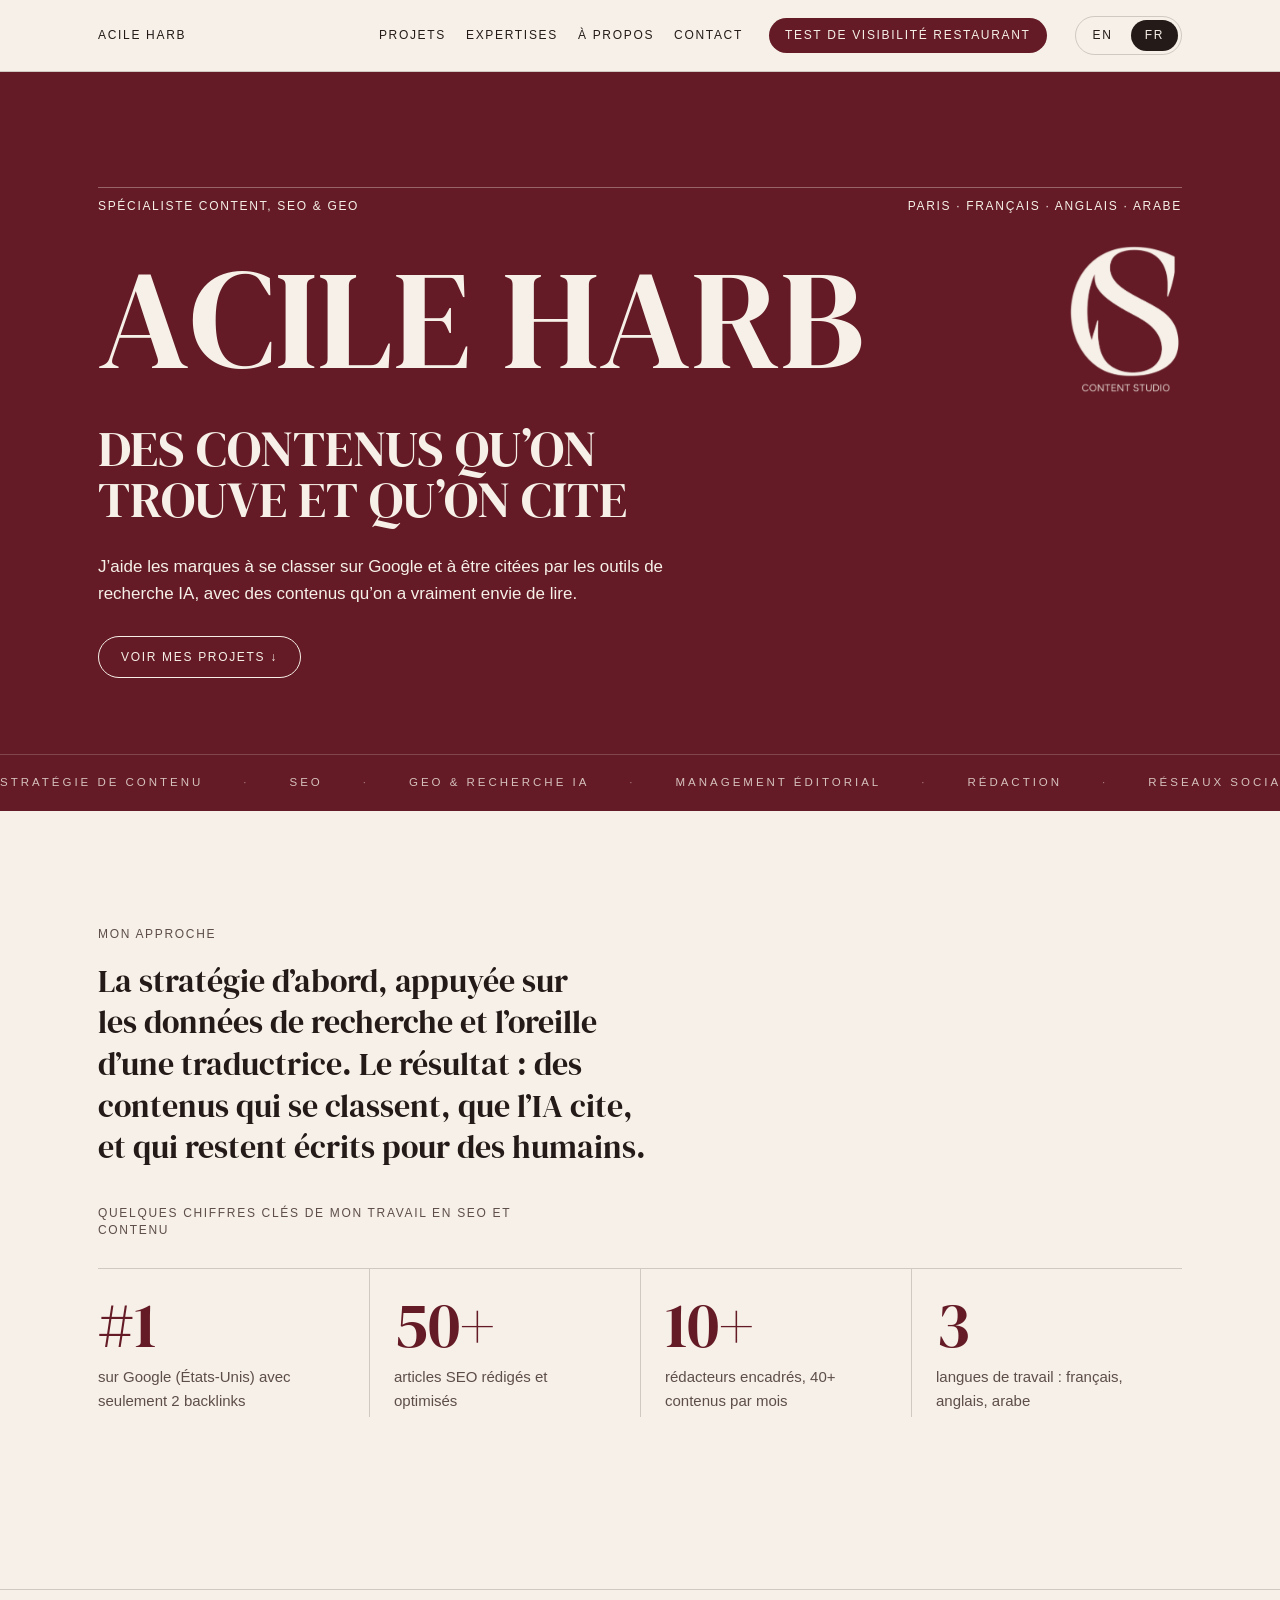
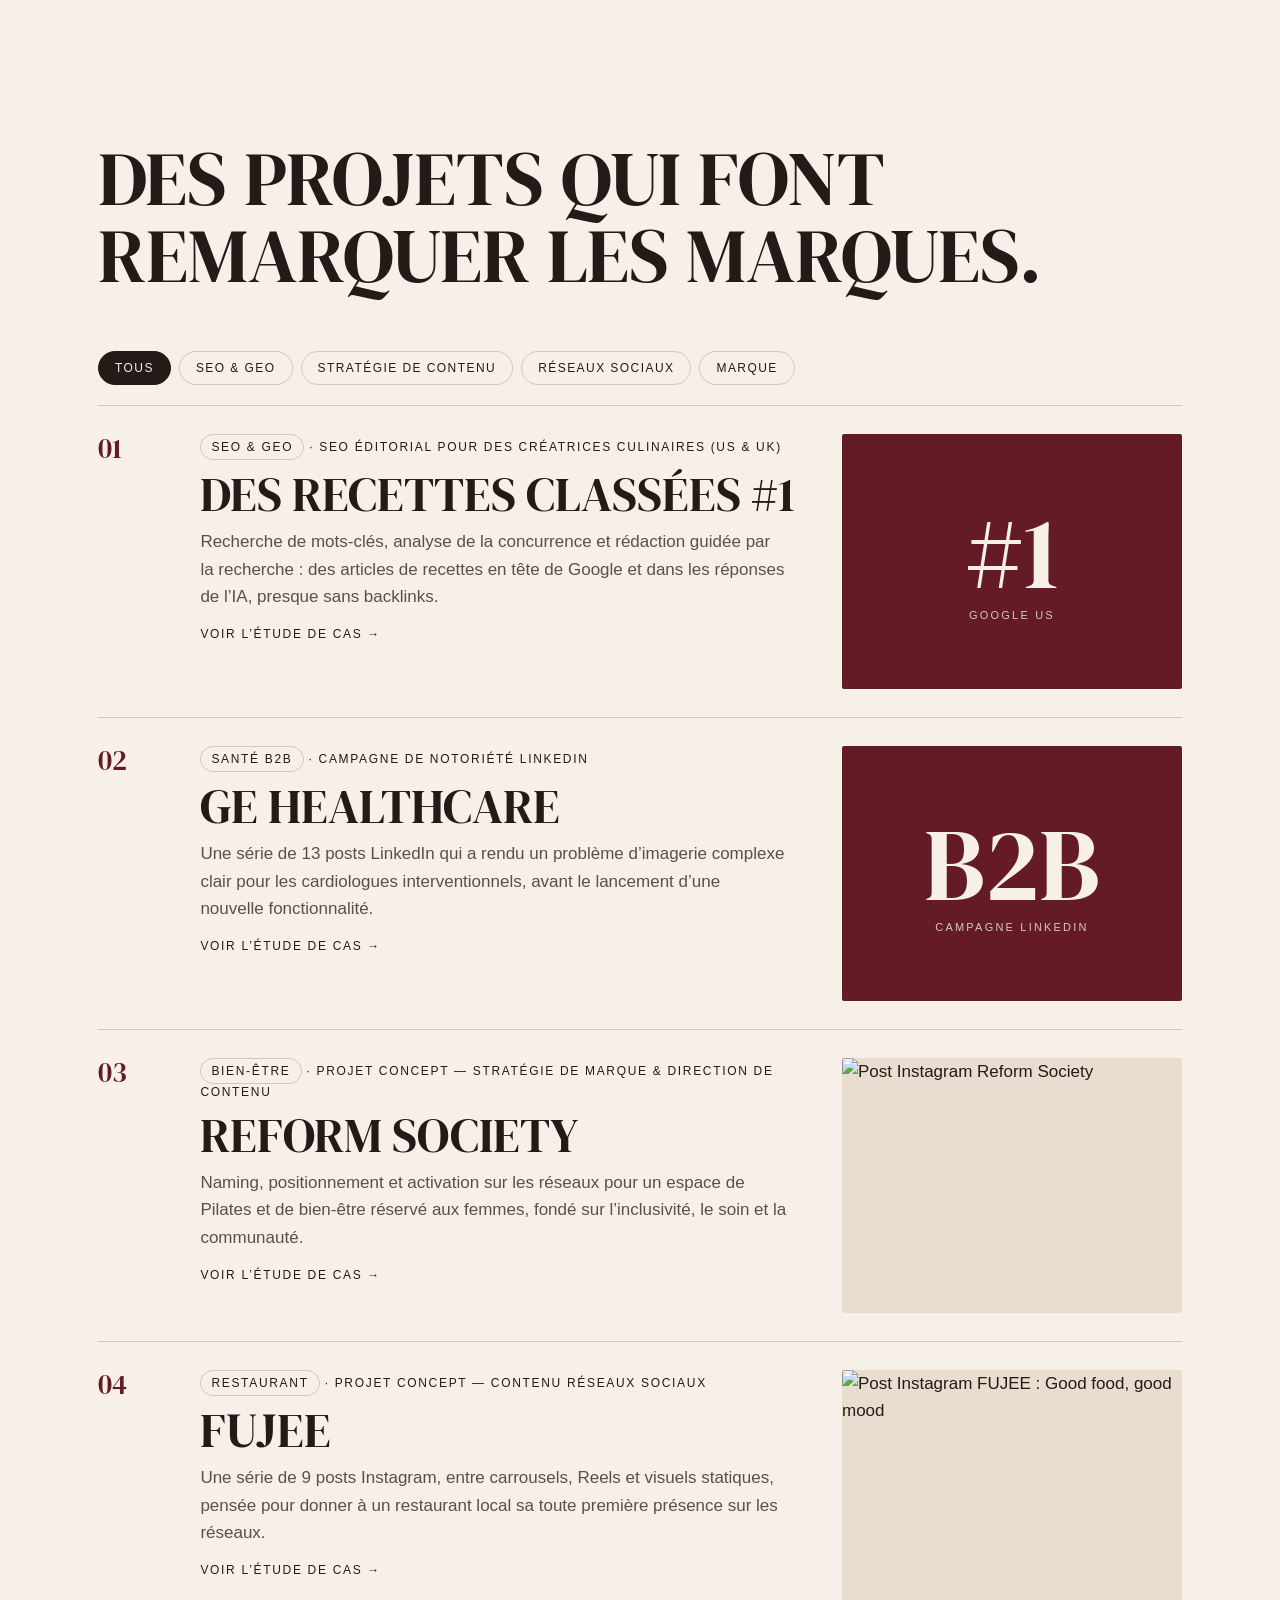
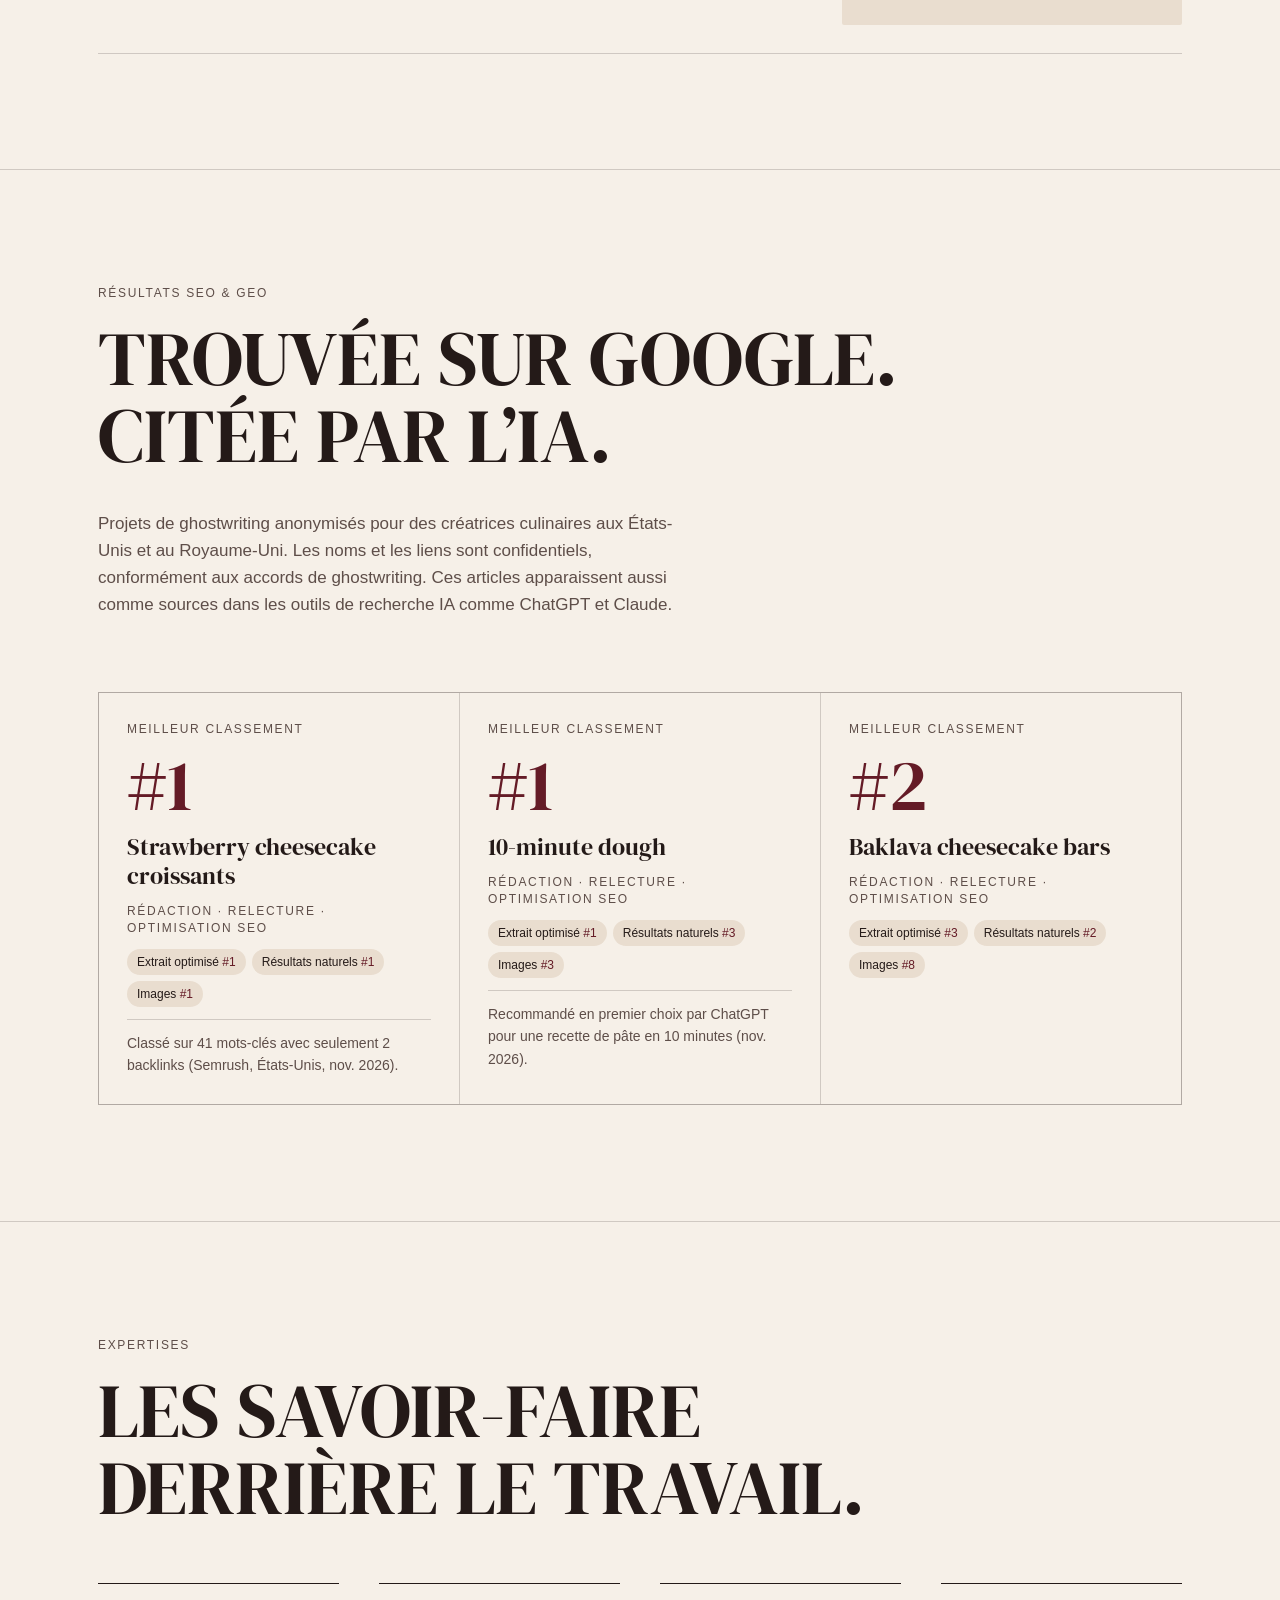
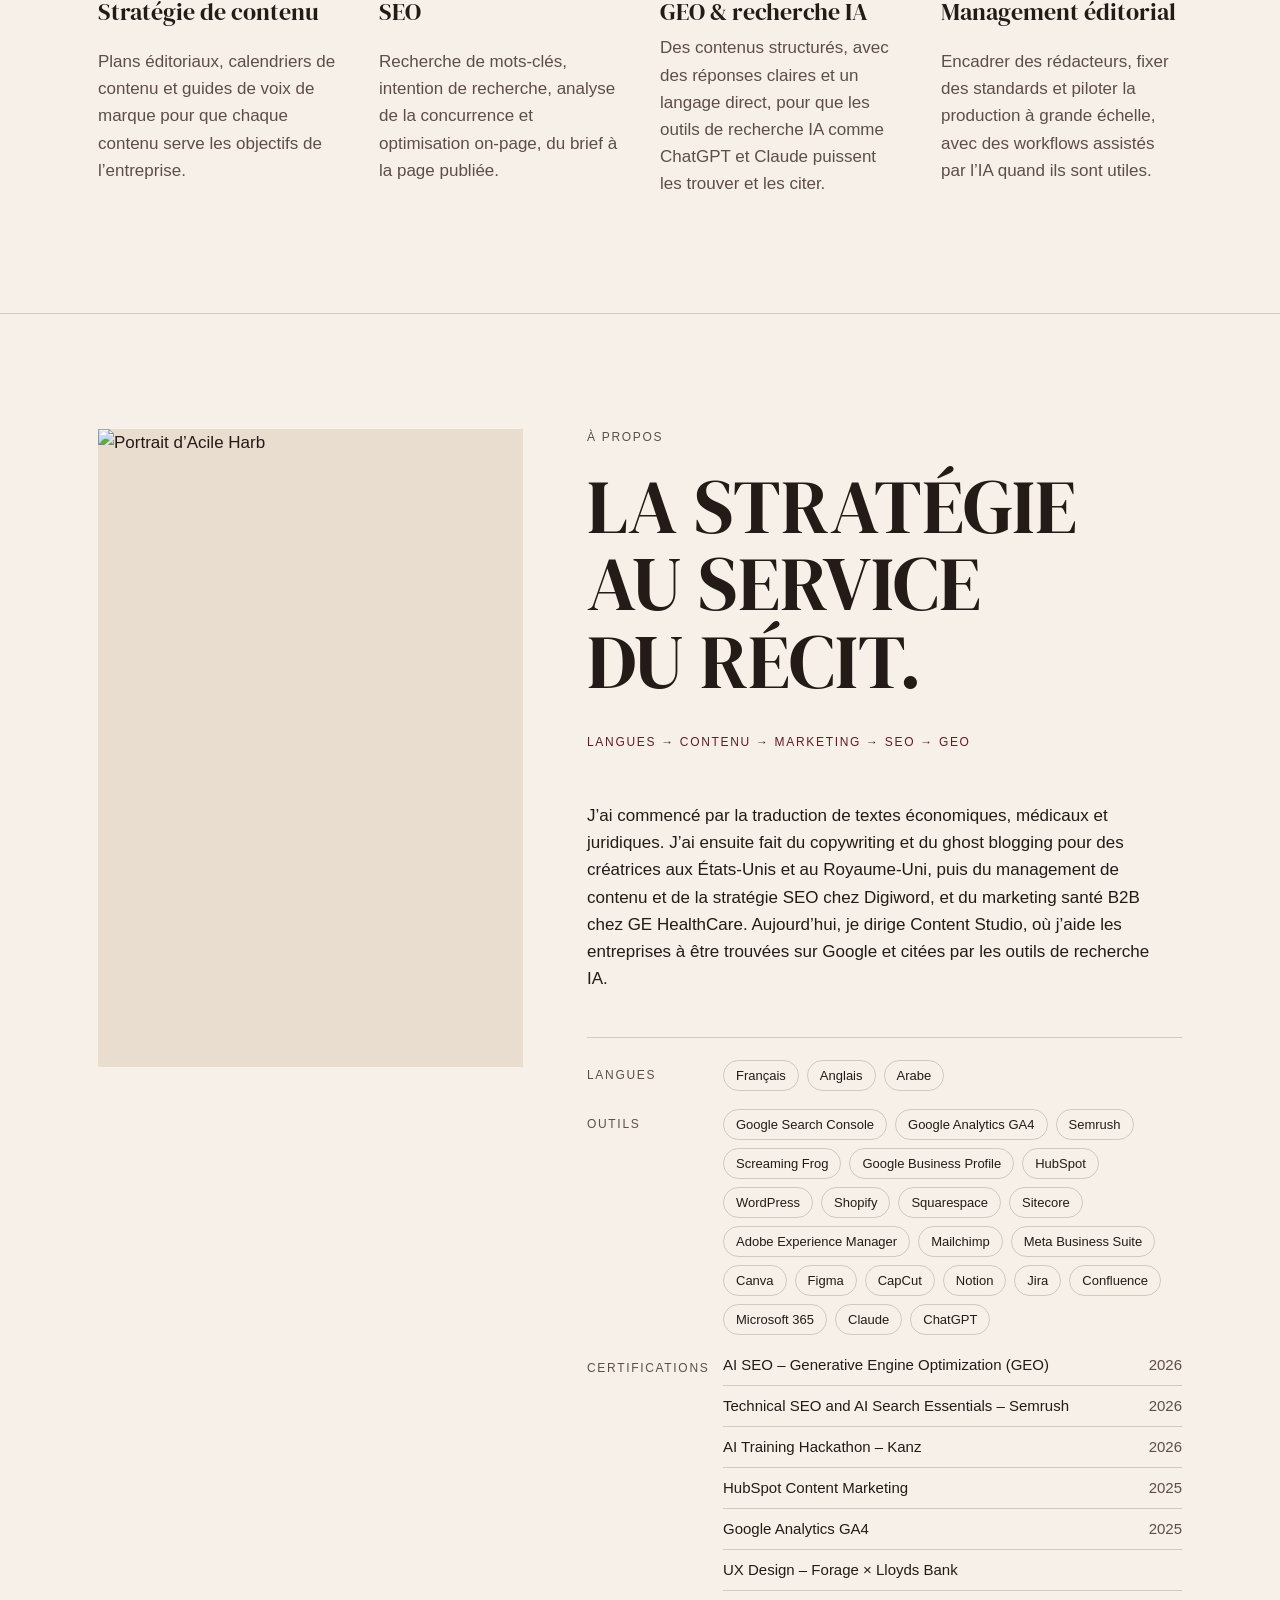
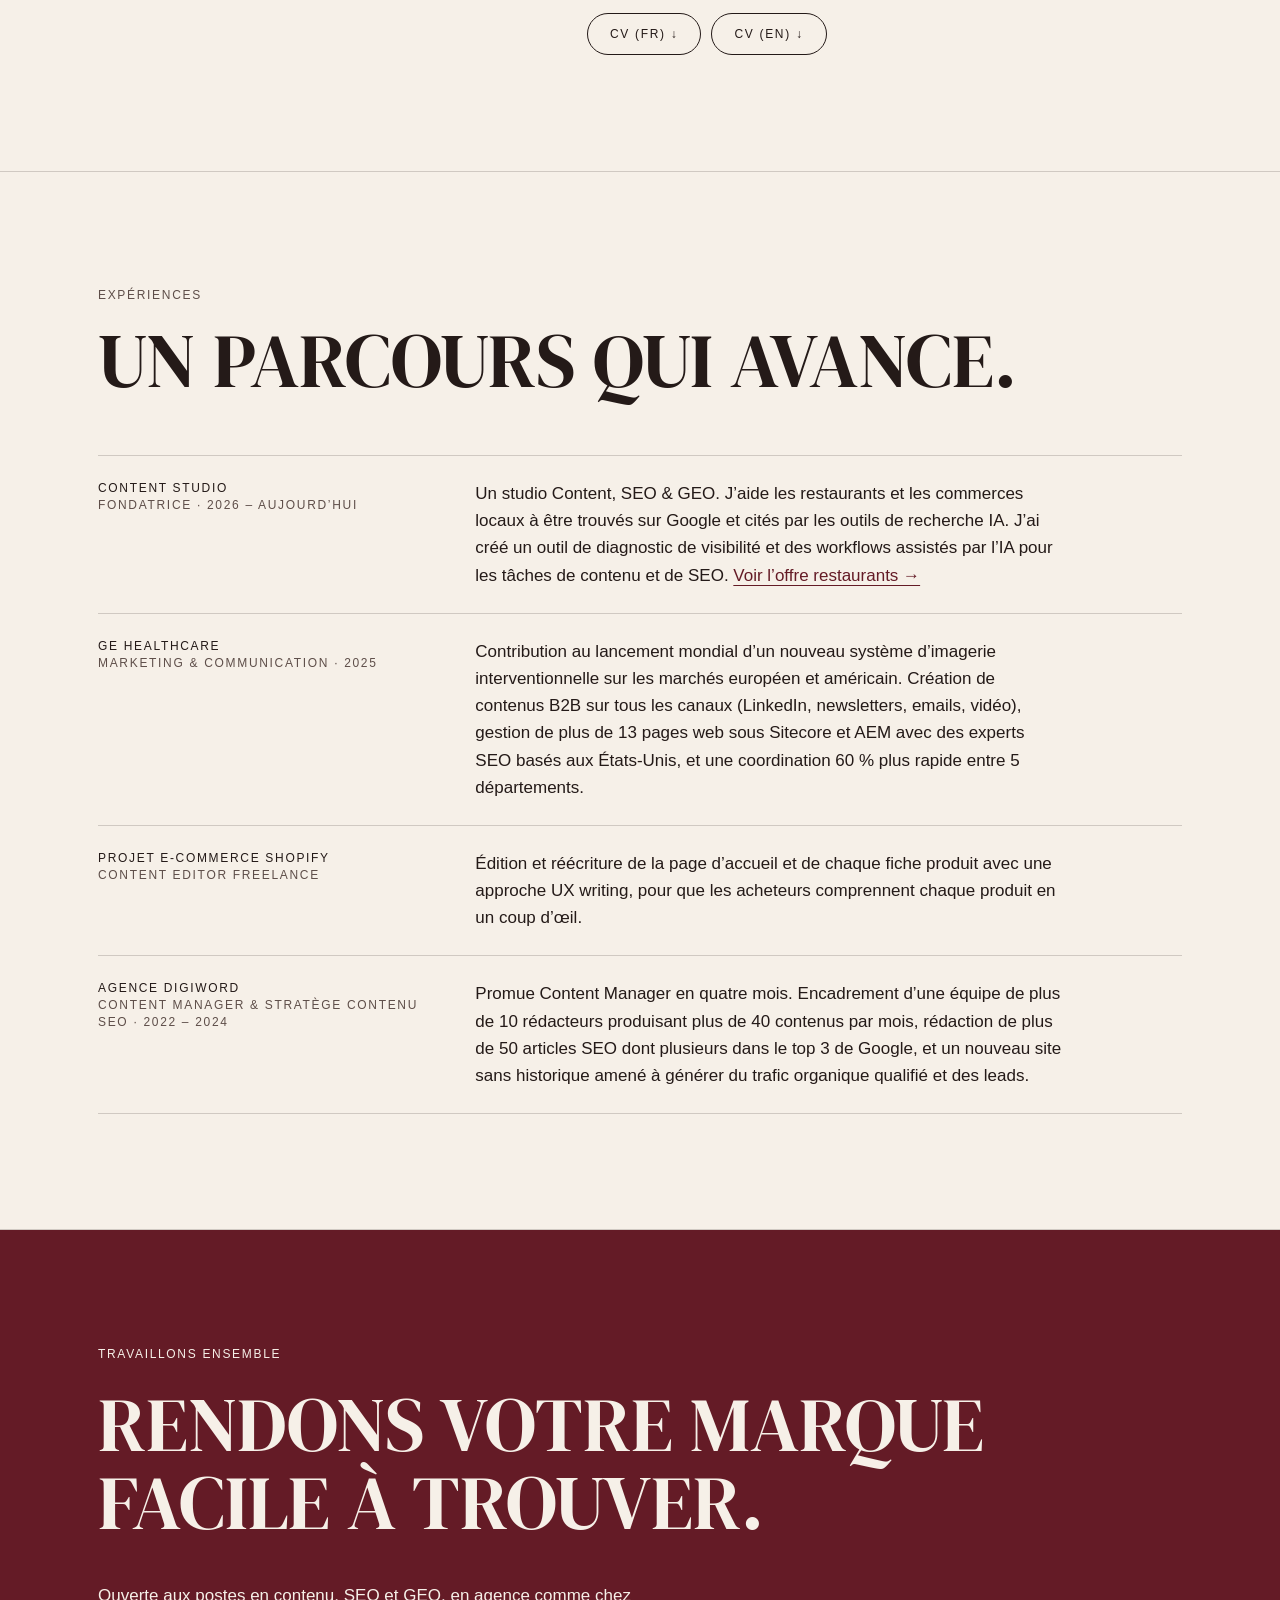
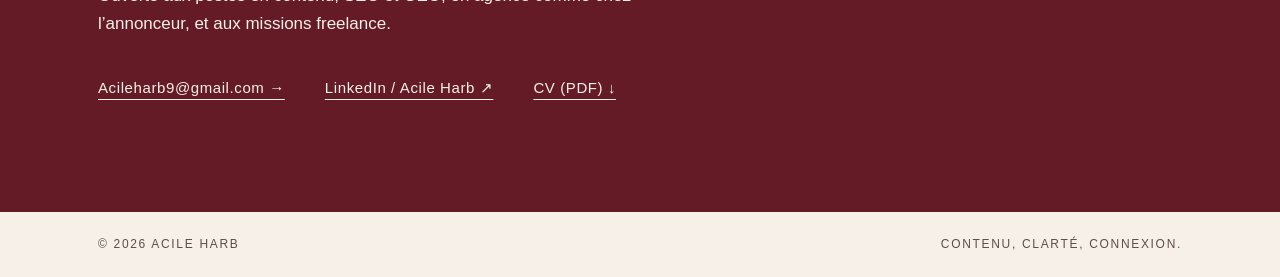
==== commit b6501989: "Logo dans le hero, couverture GE, textes des posts d'origine Co-Authored-By: Claude Opus 5.5 <norepl" ====
--- a/fr/index.html
+++ b/fr/index.html
@@ -16,7 +16,7 @@
 <link rel="preconnect" href="https://fonts.googleapis.com">
 <link rel="stylesheet" href="https://fonts.googleapis.com/css2?family=DM+Serif+Display:ital@0;1&display=swap">
 <link rel="stylesheet" href="https://api.fontshare.com/v2/css?f[]=satoshi@400,500&display=swap">
-<link rel="stylesheet" href="../assets/style.css?v=26">
+<link rel="stylesheet" href="../assets/style.css?v=27">
 </head>
 <body>
 
@@ -37,7 +37,10 @@
 <section class="hero">
   <div class="wrap">
     <div class="rule label fade"><span>Spécialiste Content, SEO &amp; GEO</span><span>Paris · Français · Anglais · Arabe</span></div>
-    <h1 class="display" data-split>Acile Harb</h1>
+    <div class="hero-title">
+      <h1 class="display" data-split>Acile Harb</h1>
+      <img class="hero-mark fade" src="../assets/img/logo-content-studio-cream.png" alt="Content Studio logo" width="575" height="759">
+    </div>
     <p class="sub fade">Des contenus qu’on<br>trouve et qu’on cite</p>
     <p class="fade">J’aide les marques à se classer sur Google et à être citées par les outils de recherche IA, avec des contenus qu’on a vraiment envie de lire.</p>
     <a class="btn fade" href="#selected-work">Voir mes projets ↓</a>
@@ -94,7 +97,7 @@
           <p>Une série de 13 posts LinkedIn qui a rendu un problème d’imagerie complexe clair pour les cardiologues interventionnels, avant le lancement d’une nouvelle fonctionnalité.</p>
           <span class="label go">Voir l’étude de cas →</span>
         </div>
-        <div class="cover cover-type"><span>13</span><small>posts LinkedIn</small></div>
+        <div class="cover cover-type"><span>B2B</span><small>Campagne LinkedIn</small></div>
       </a>
 
       <a class="work-item reveal" href="projets/reform-society.html" data-cat="brand social">
@@ -201,7 +204,7 @@
     </div>
     <div class="xp">
       <div class="reveal">
-        <p class="label"><img class="xp-logo" src="../assets/img/logo-content-studio-wine.png" alt="Content Studio logo" width="575" height="759" loading="lazy">Content Studio<br><span class="muted">Fondatrice · 2026 – aujourd’hui</span></p>
+        <p class="label">Content Studio<br><span class="muted">Fondatrice · 2026 – aujourd’hui</span></p>
         <p>Un studio Content, SEO &amp; GEO. J’aide les restaurants et les commerces locaux à être trouvés sur Google et cités par les outils de recherche IA. J’ai créé un outil de diagnostic de visibilité et des workflows assistés par l’IA pour les tâches de contenu et de SEO. <a class="inline-link" href="restaurants.html">Voir l’offre restaurants →</a></p>
       </div>
       <div class="reveal">
@@ -237,6 +240,6 @@
   <div class="wrap"><span>© 2026 Acile Harb</span><span>Contenu, clarté, connexion.</span></div>
 </footer>
 
-<script src="../assets/site.js?v=26" defer></script>
+<script src="../assets/site.js?v=27" defer></script>
 </body>
 </html>
--- a/assets/style.css
+++ b/assets/style.css
@@ -370,6 +370,9 @@
 .stats-intro { margin-top: 18px; }
 .stats-intro + .stats { margin-top: 0; }
 .xp-logo { display: block; width: 56px; height: auto; margin-bottom: 12px; }
+.hero-title { display: flex; align-items: center; justify-content: space-between; gap: 24px; }
+.hero-title h1 { min-width: 0; }
+.hero-mark { width: clamp(64px, 9vw, 130px); height: auto; flex: none; }
 .hero-logo { margin: 0; }
 .hero-logo img { width: clamp(120px, 16vw, 190px); height: auto; }
 .note { font-size: 14px; color: var(--ink-soft); }
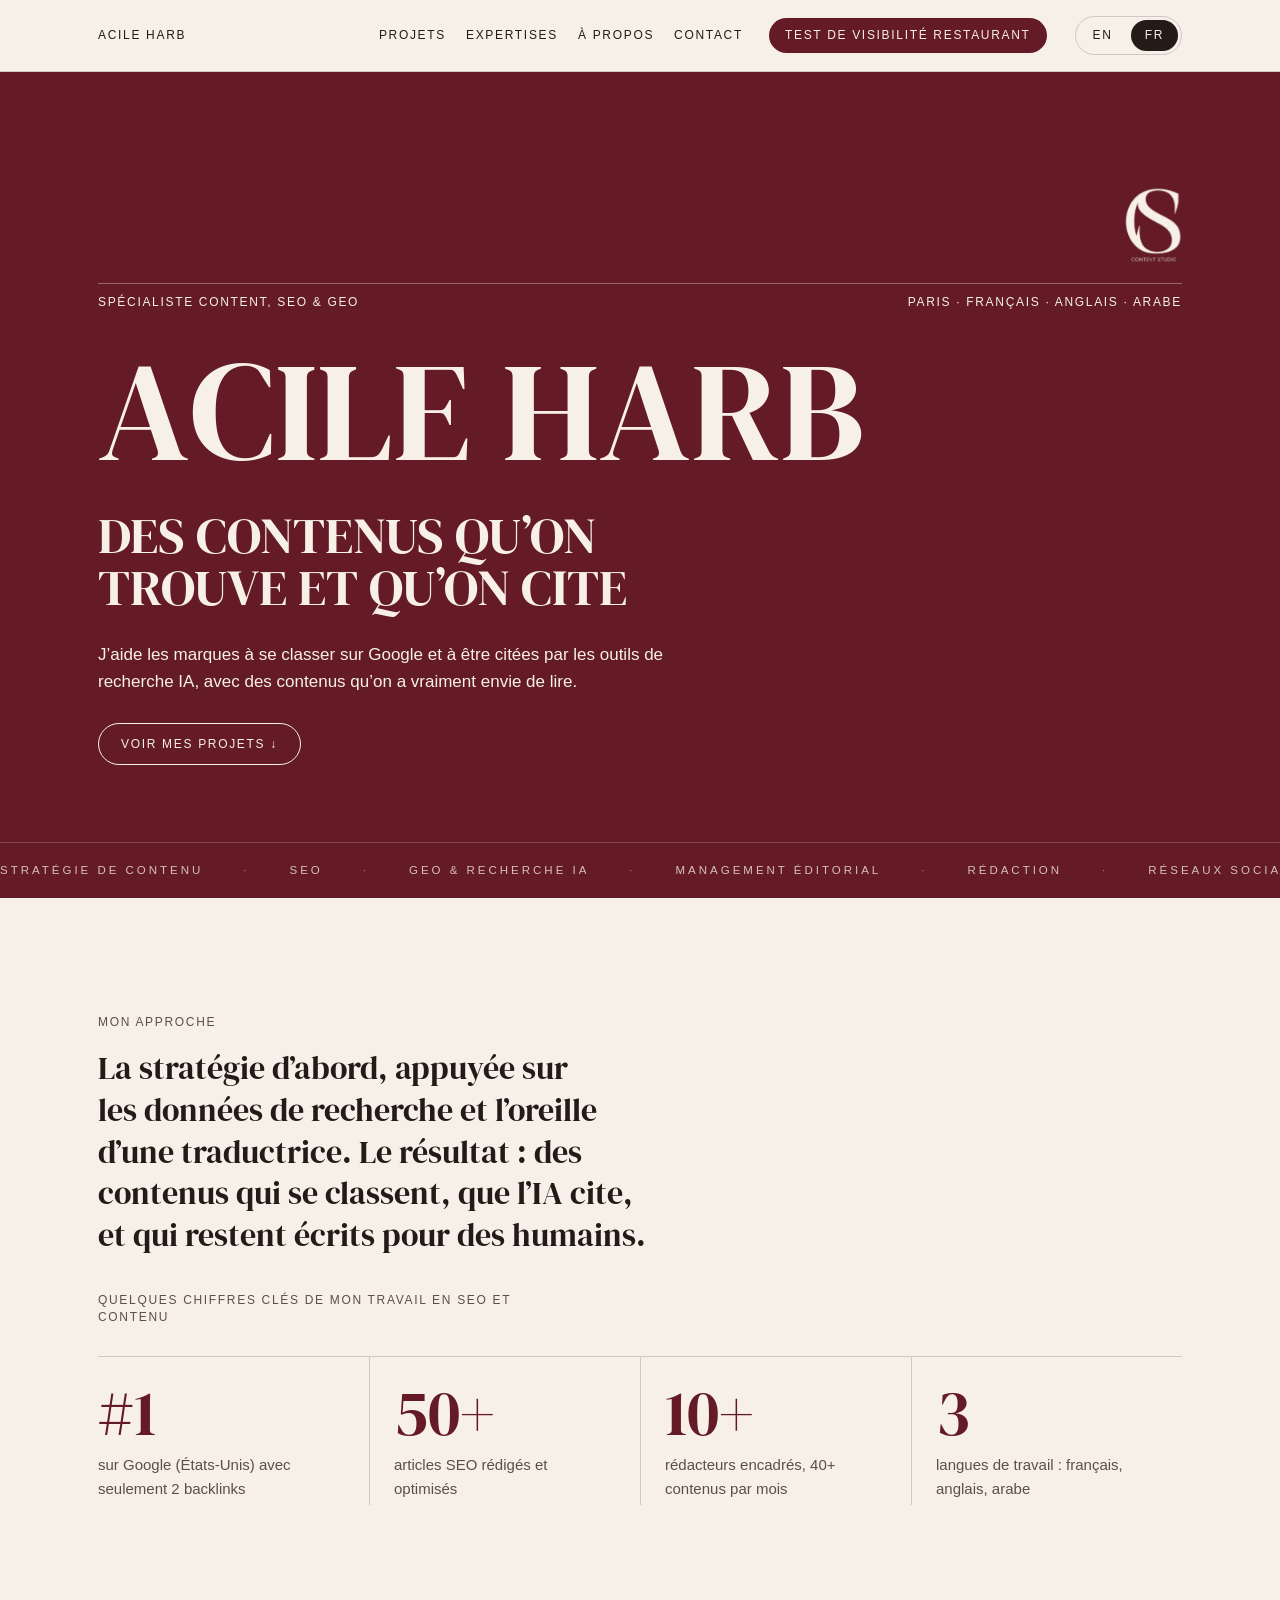
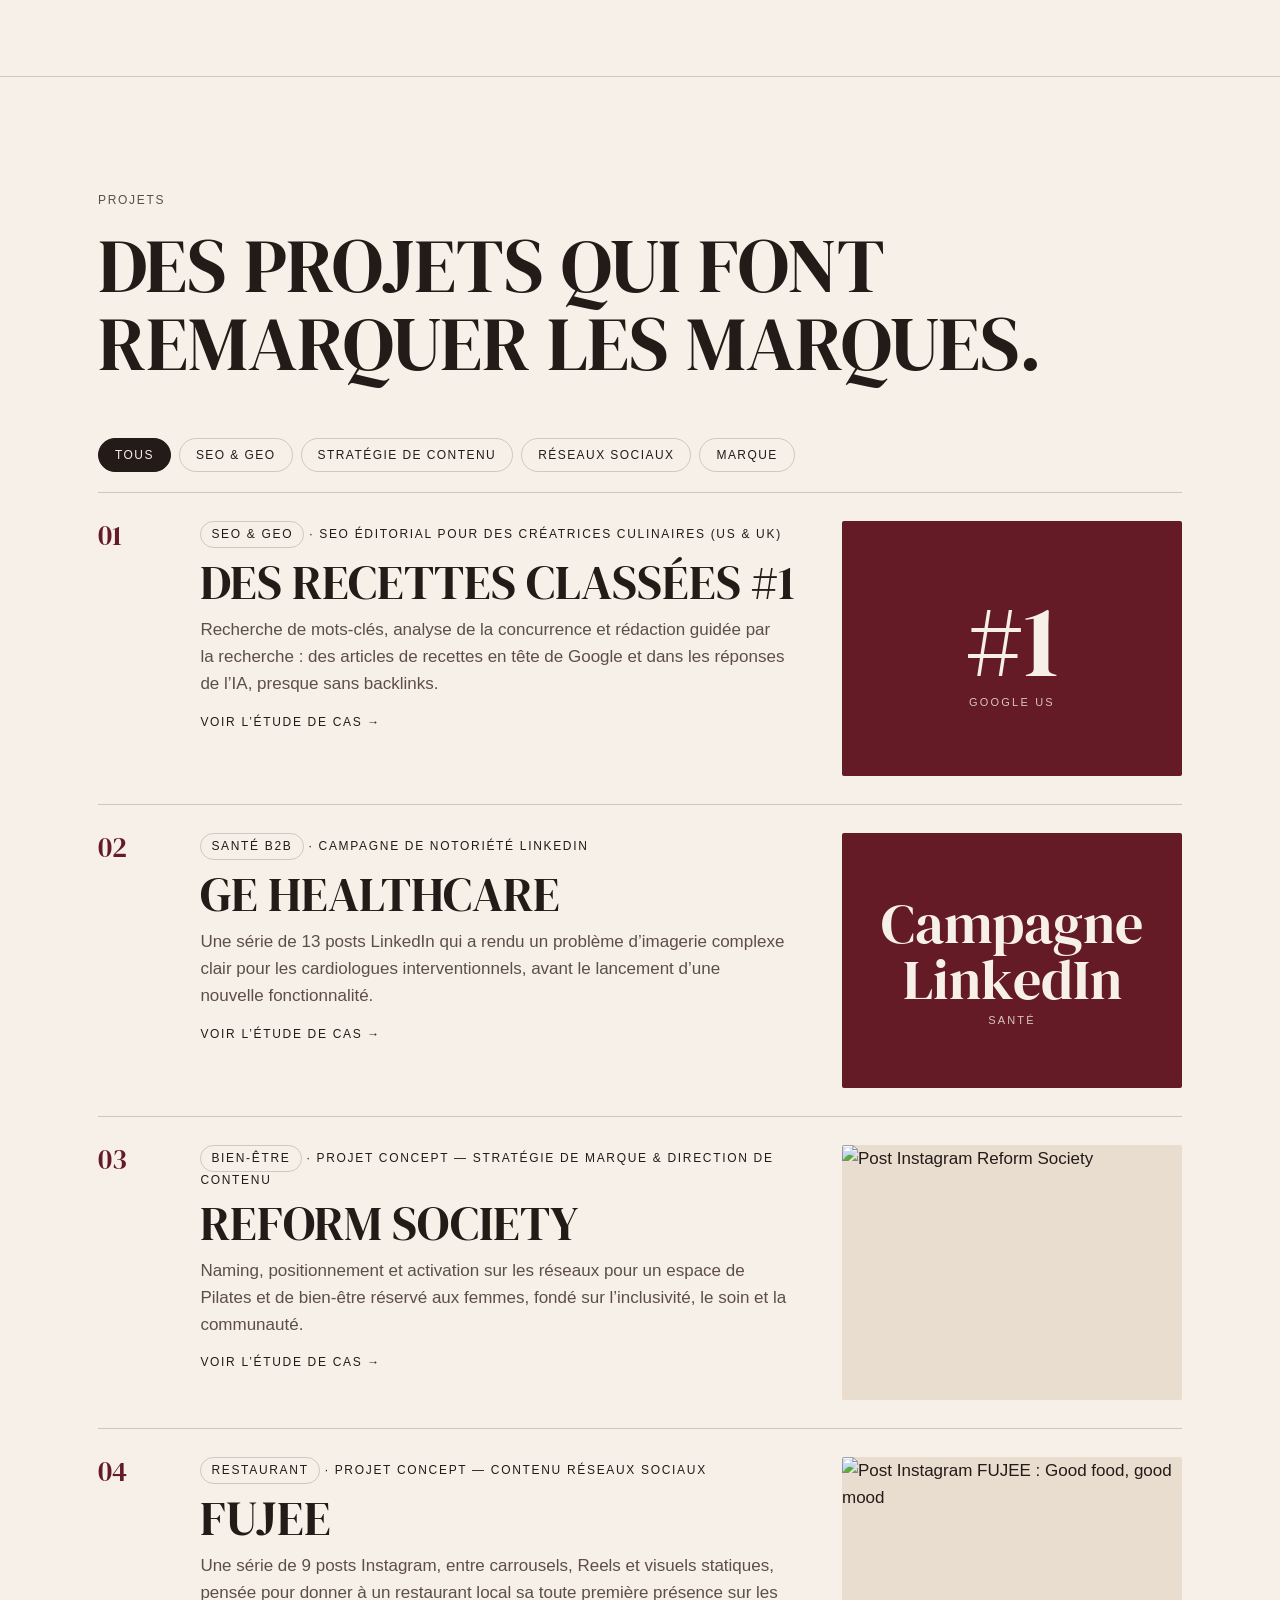
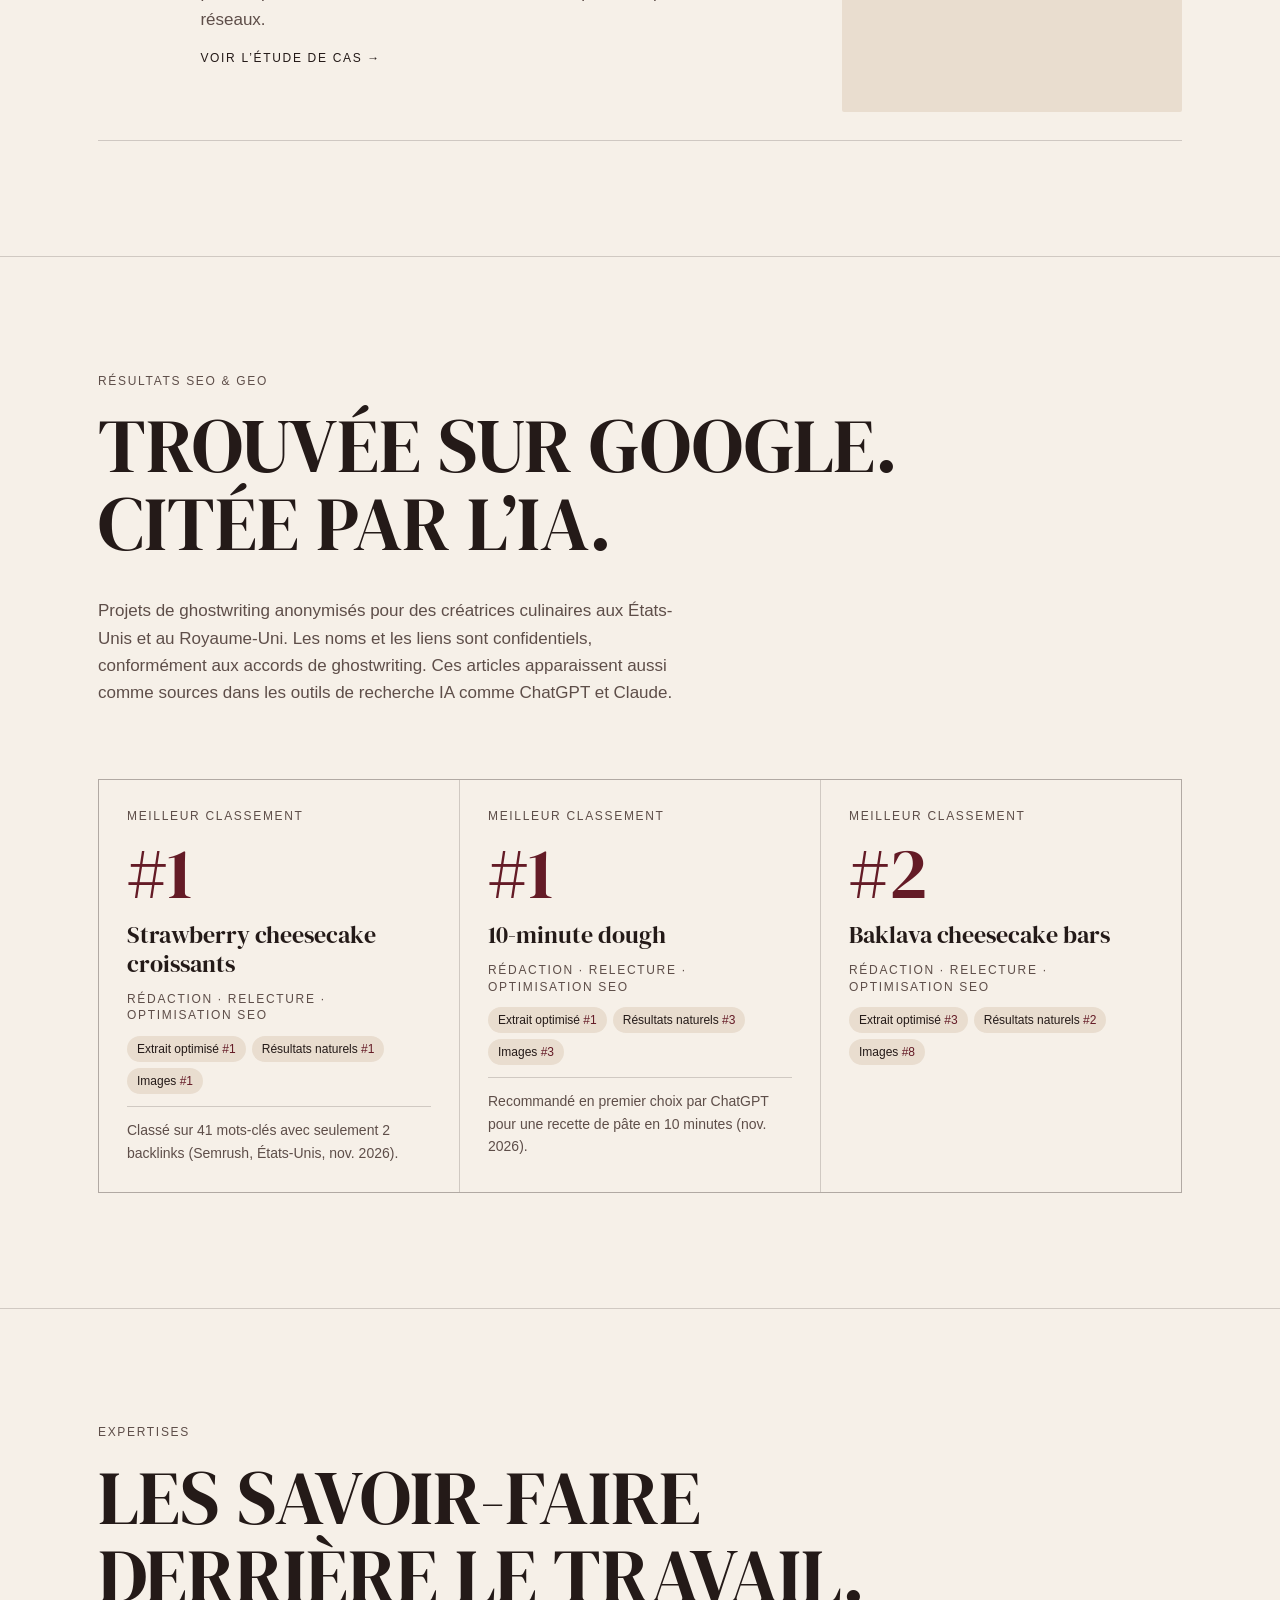
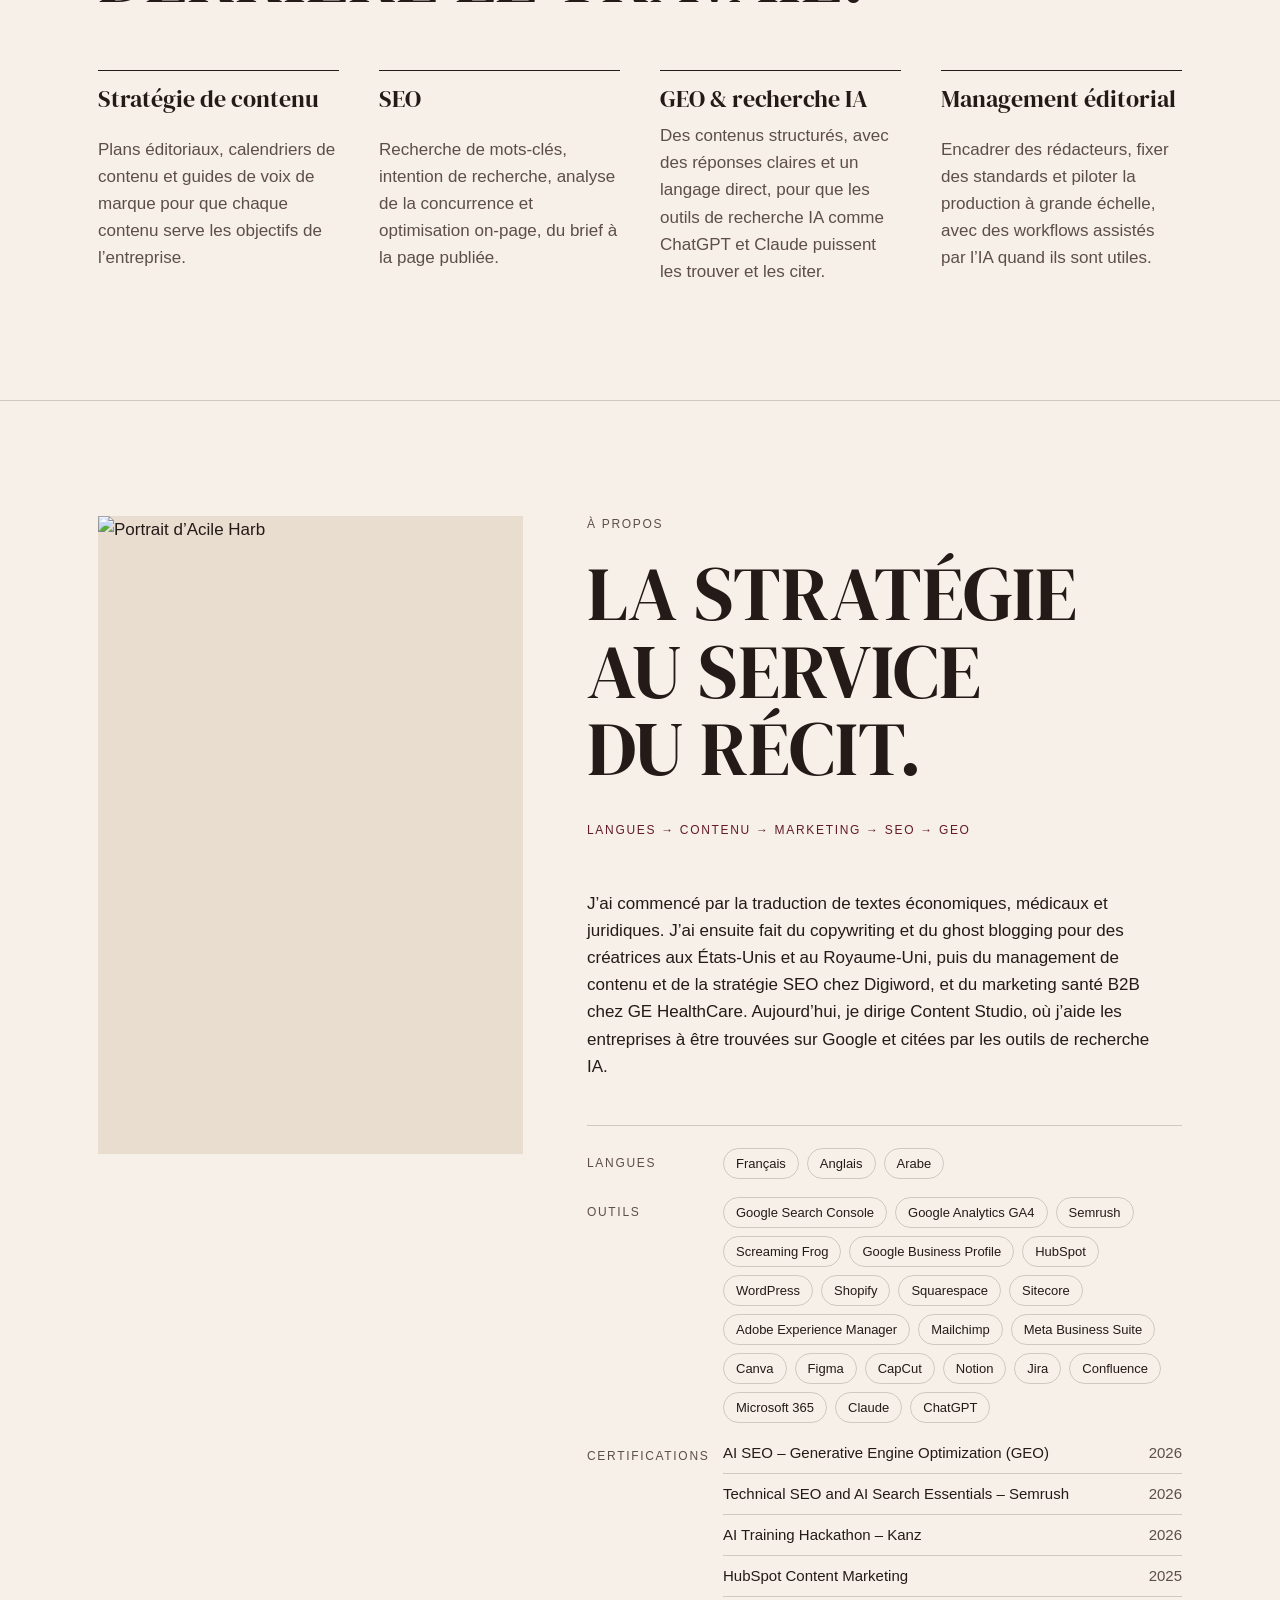
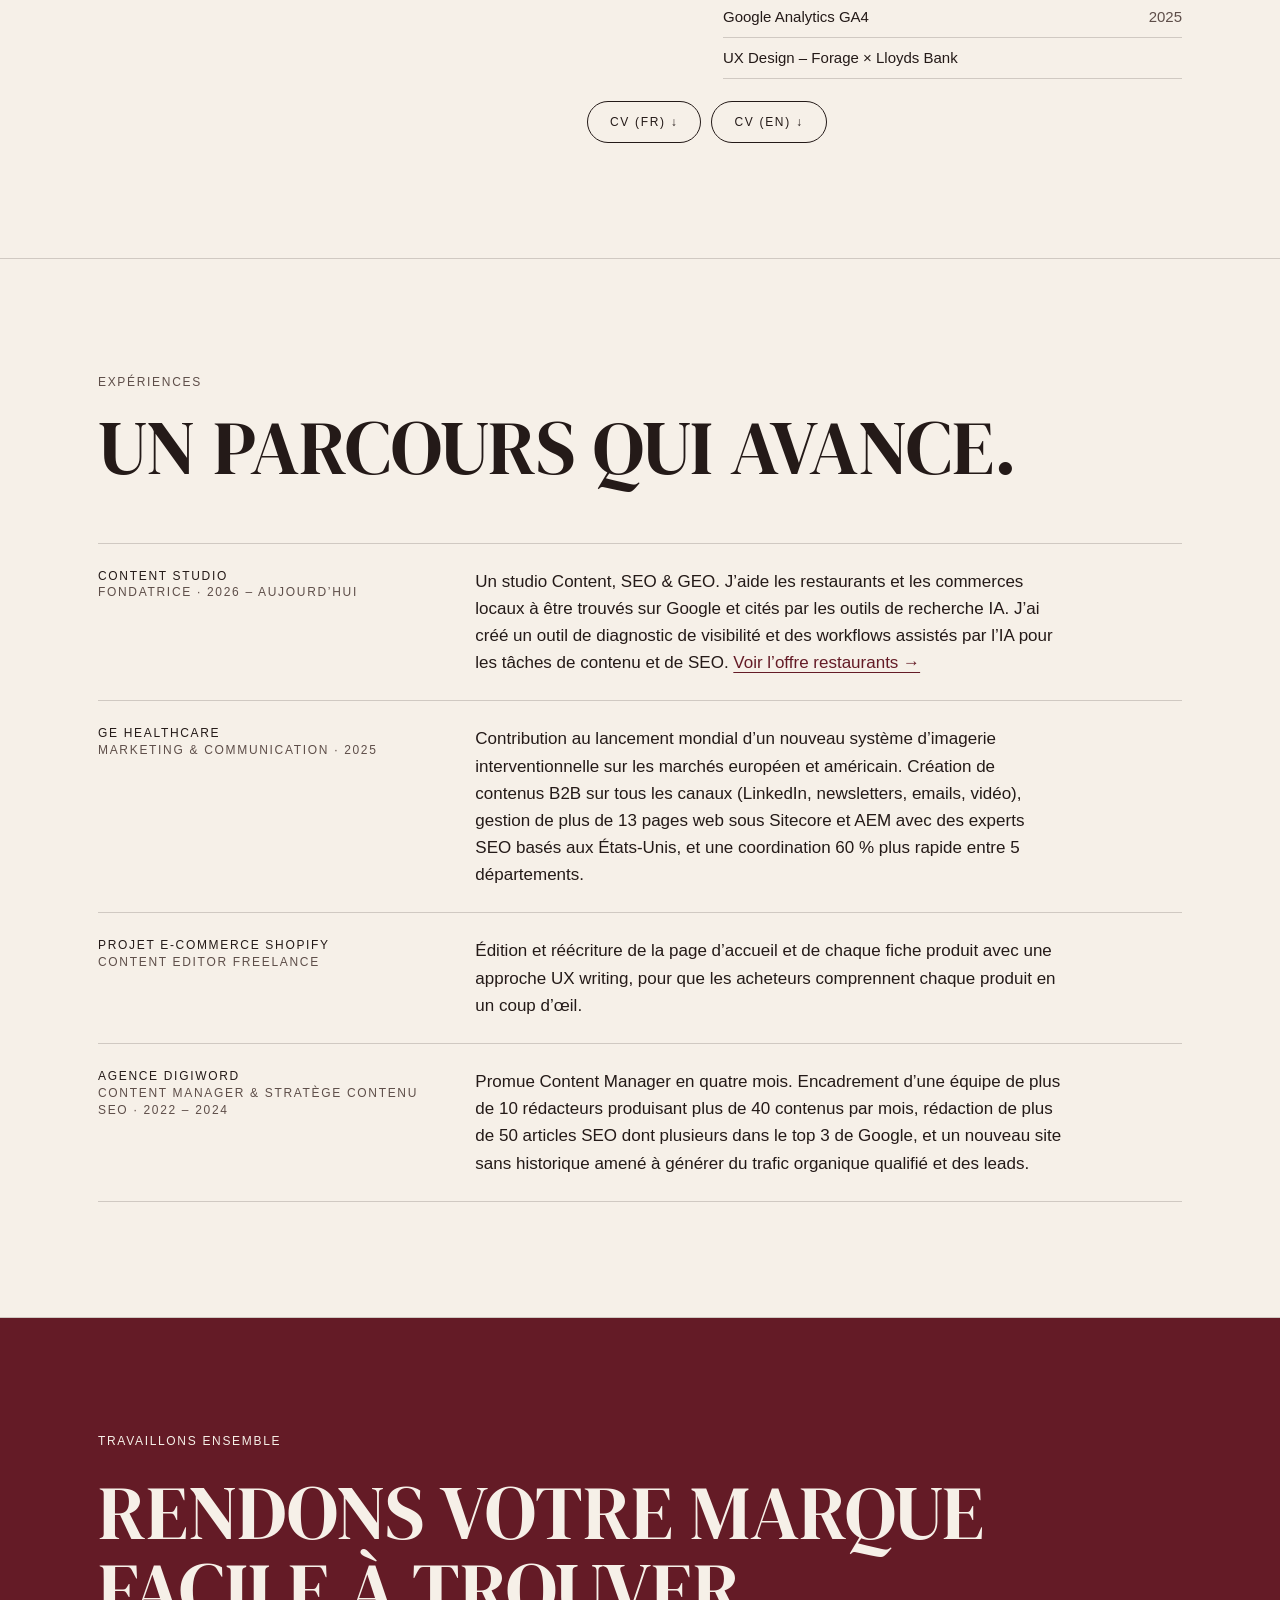
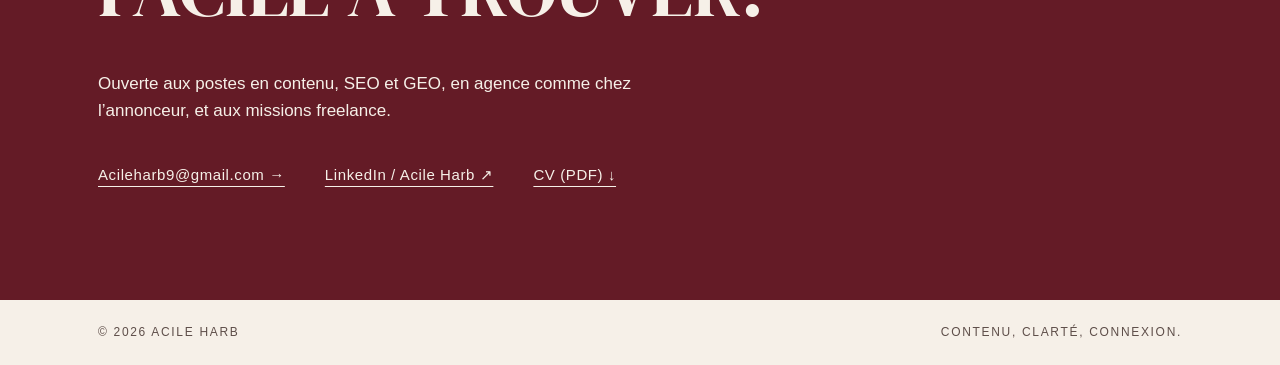
==== commit 90c84784: "Logo discret en coin du hero, couverture « LinkedIn campaign » Co-Authored-By: Claude Opus 5.5 <nore" ====
--- a/fr/index.html
+++ b/fr/index.html
@@ -16,7 +16,7 @@
 <link rel="preconnect" href="https://fonts.googleapis.com">
 <link rel="stylesheet" href="https://fonts.googleapis.com/css2?family=DM+Serif+Display:ital@0;1&display=swap">
 <link rel="stylesheet" href="https://api.fontshare.com/v2/css?f[]=satoshi@400,500&display=swap">
-<link rel="stylesheet" href="../assets/style.css?v=27">
+<link rel="stylesheet" href="../assets/style.css?v=28">
 </head>
 <body>
 
@@ -36,11 +36,9 @@
 
 <section class="hero">
   <div class="wrap">
+    <img class="hero-mark fade" src="../assets/img/logo-content-studio-cream.png" alt="Content Studio logo" width="575" height="759">
     <div class="rule label fade"><span>Spécialiste Content, SEO &amp; GEO</span><span>Paris · Français · Anglais · Arabe</span></div>
-    <div class="hero-title">
-      <h1 class="display" data-split>Acile Harb</h1>
-      <img class="hero-mark fade" src="../assets/img/logo-content-studio-cream.png" alt="Content Studio logo" width="575" height="759">
-    </div>
+    <h1 class="display" data-split>Acile Harb</h1>
     <p class="sub fade">Des contenus qu’on<br>trouve et qu’on cite</p>
     <p class="fade">J’aide les marques à se classer sur Google et à être citées par les outils de recherche IA, avec des contenus qu’on a vraiment envie de lire.</p>
     <a class="btn fade" href="#selected-work">Voir mes projets ↓</a>
@@ -97,7 +95,7 @@
           <p>Une série de 13 posts LinkedIn qui a rendu un problème d’imagerie complexe clair pour les cardiologues interventionnels, avant le lancement d’une nouvelle fonctionnalité.</p>
           <span class="label go">Voir l’étude de cas →</span>
         </div>
-        <div class="cover cover-type"><span>B2B</span><small>Campagne LinkedIn</small></div>
+        <div class="cover cover-type cover-words"><span>Campagne<br>LinkedIn</span><small>Santé</small></div>
       </a>
 
       <a class="work-item reveal" href="projets/reform-society.html" data-cat="brand social">
@@ -240,6 +238,6 @@
   <div class="wrap"><span>© 2026 Acile Harb</span><span>Contenu, clarté, connexion.</span></div>
 </footer>
 
-<script src="../assets/site.js?v=27" defer></script>
+<script src="../assets/site.js?v=28" defer></script>
 </body>
 </html>
--- a/assets/style.css
+++ b/assets/style.css
@@ -370,9 +370,8 @@
 .stats-intro { margin-top: 18px; }
 .stats-intro + .stats { margin-top: 0; }
 .xp-logo { display: block; width: 56px; height: auto; margin-bottom: 12px; }
-.hero-title { display: flex; align-items: center; justify-content: space-between; gap: 24px; }
-.hero-title h1 { min-width: 0; }
-.hero-mark { width: clamp(64px, 9vw, 130px); height: auto; flex: none; }
+.hero-mark { justify-self: end; width: clamp(40px, 4.5vw, 60px); height: auto; margin-bottom: -8px; opacity: .92; }
+.work-item .cover-words span { font-size: clamp(38px, 4.4vw, 60px); line-height: 1; }
 .hero-logo { margin: 0; }
 .hero-logo img { width: clamp(120px, 16vw, 190px); height: auto; }
 .note { font-size: 14px; color: var(--ink-soft); }
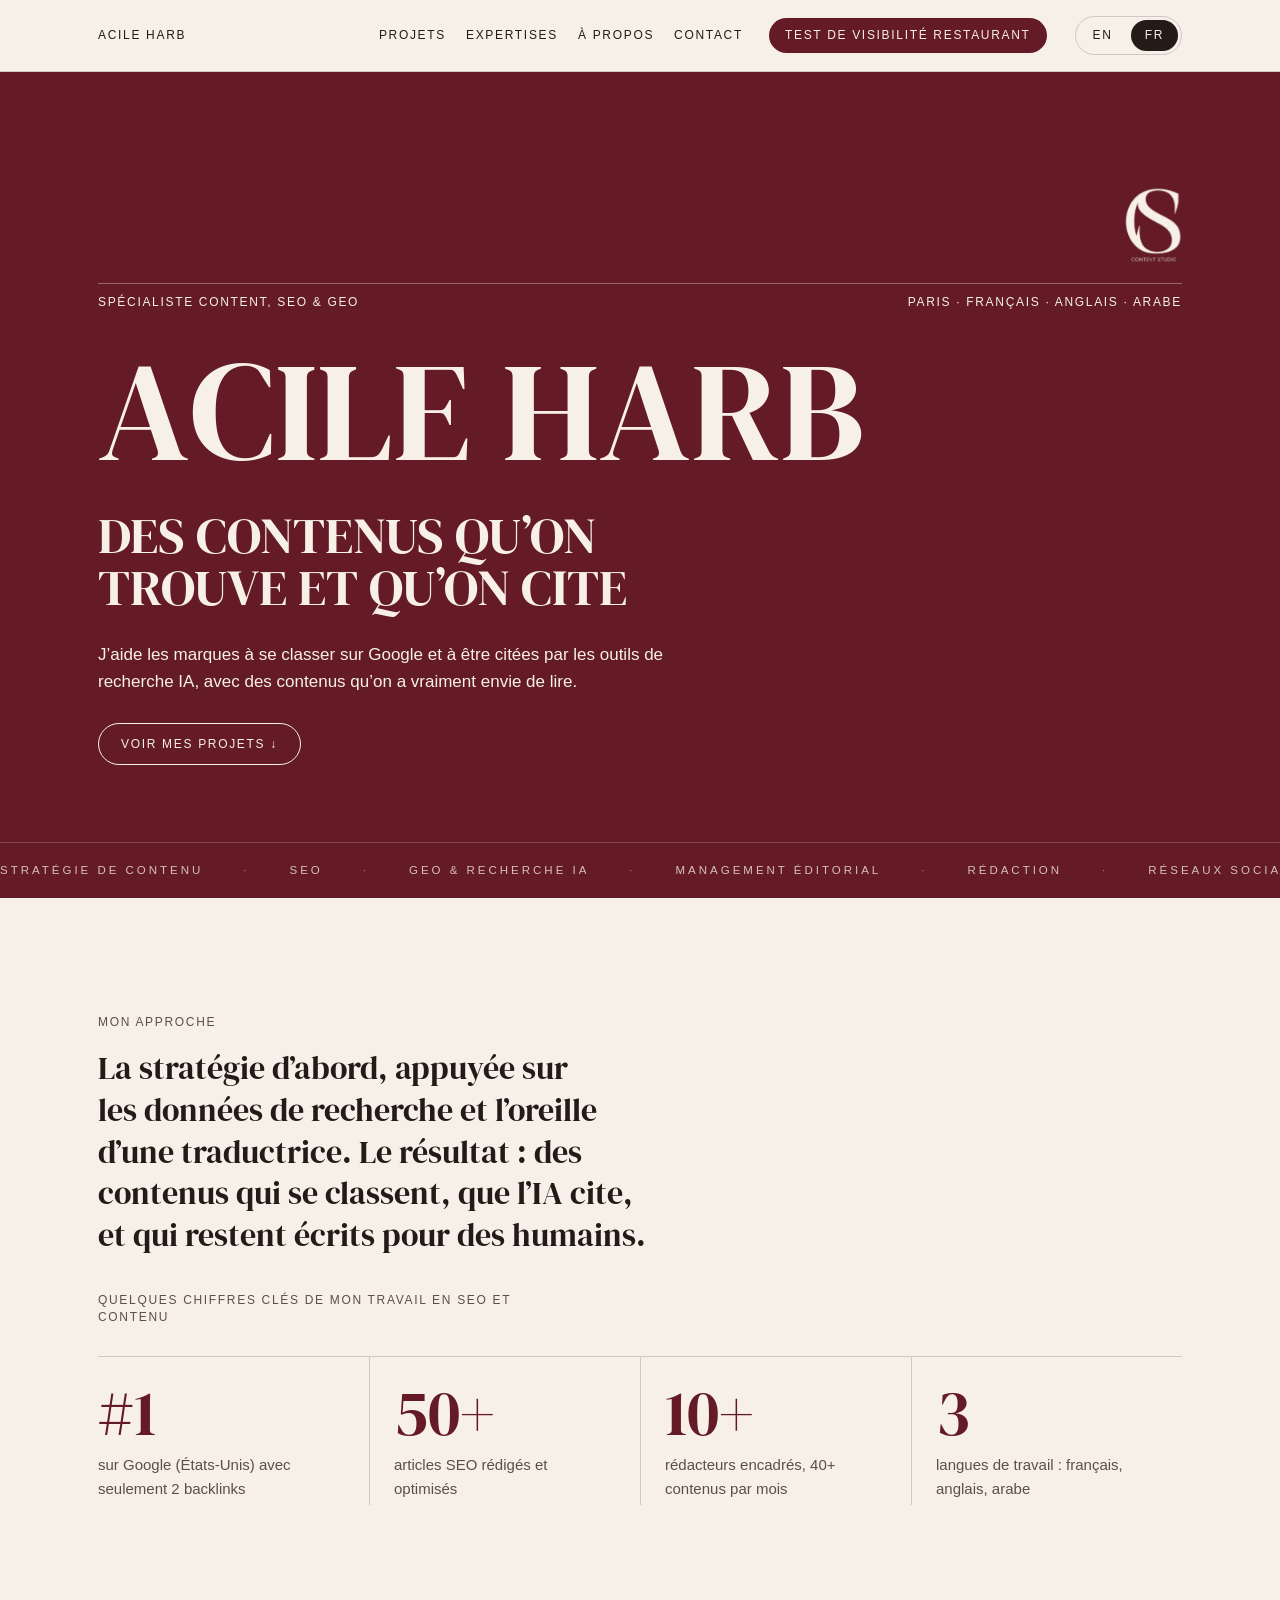
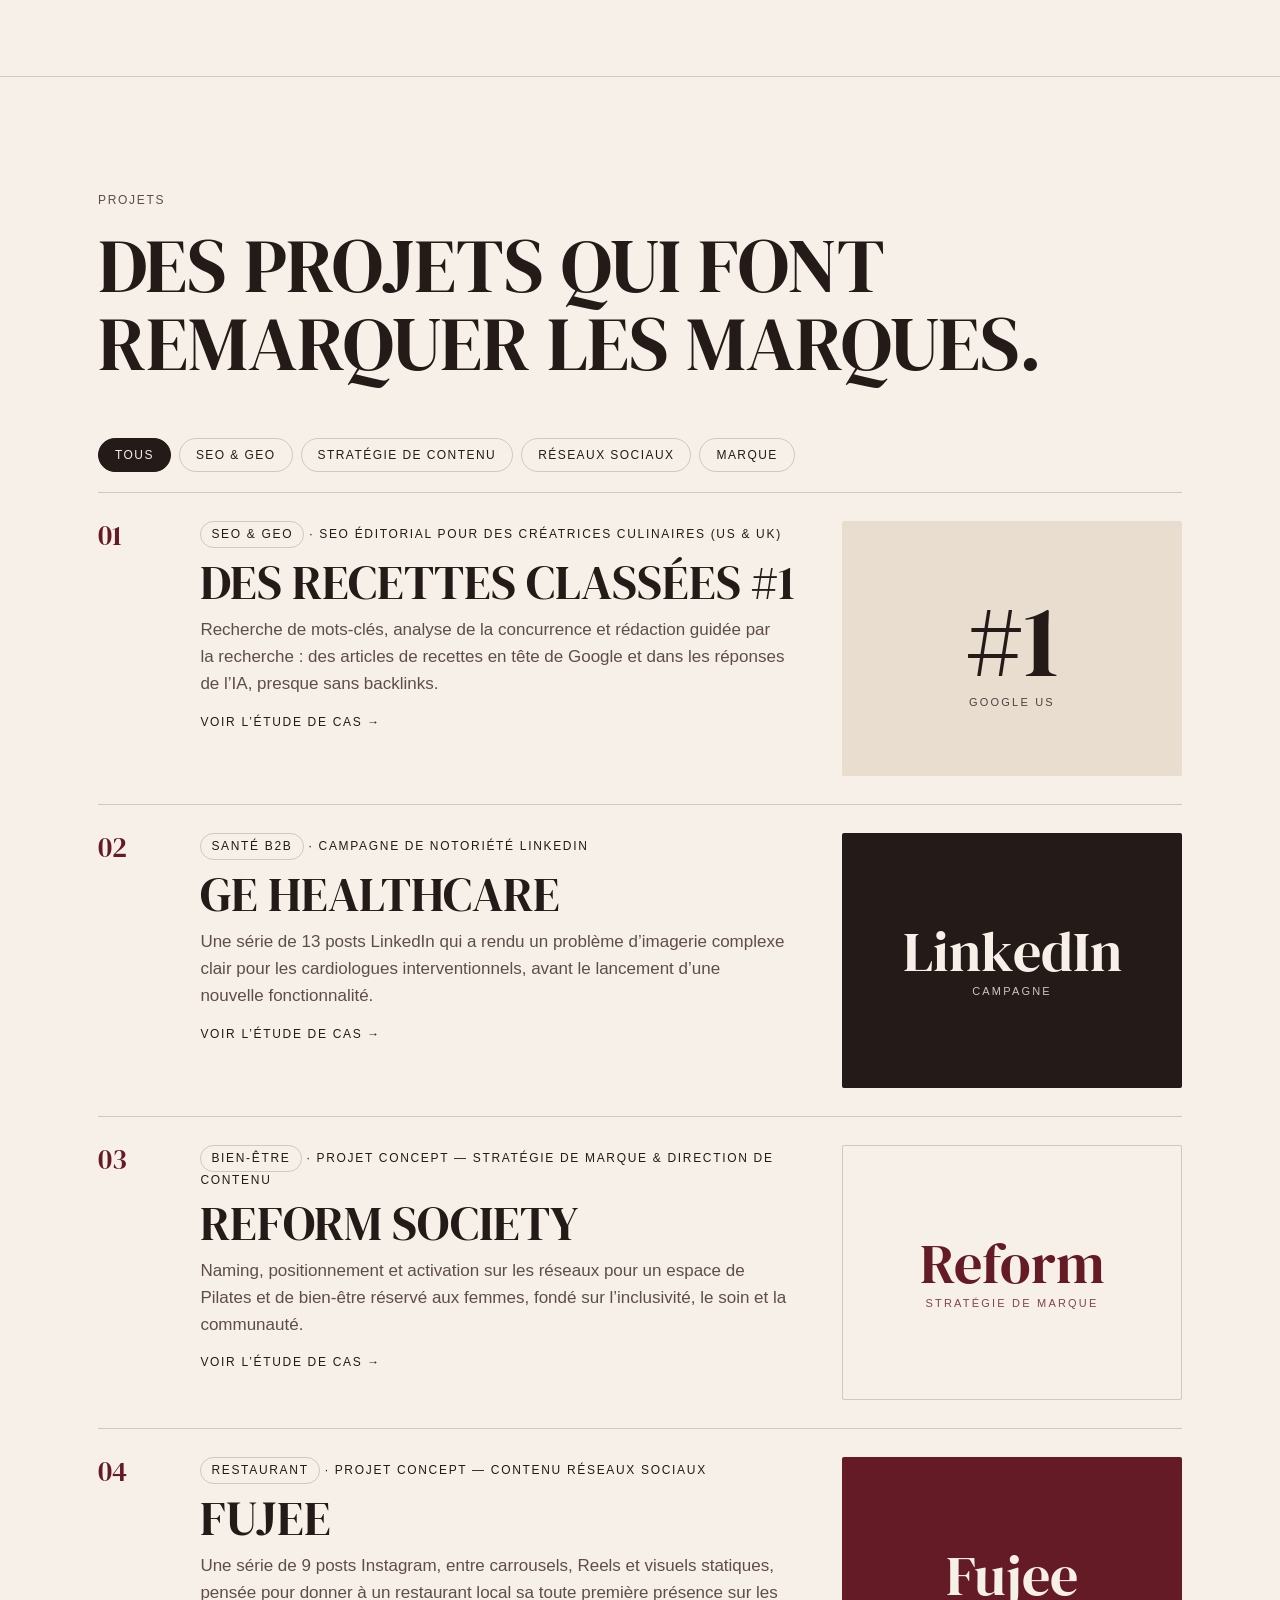
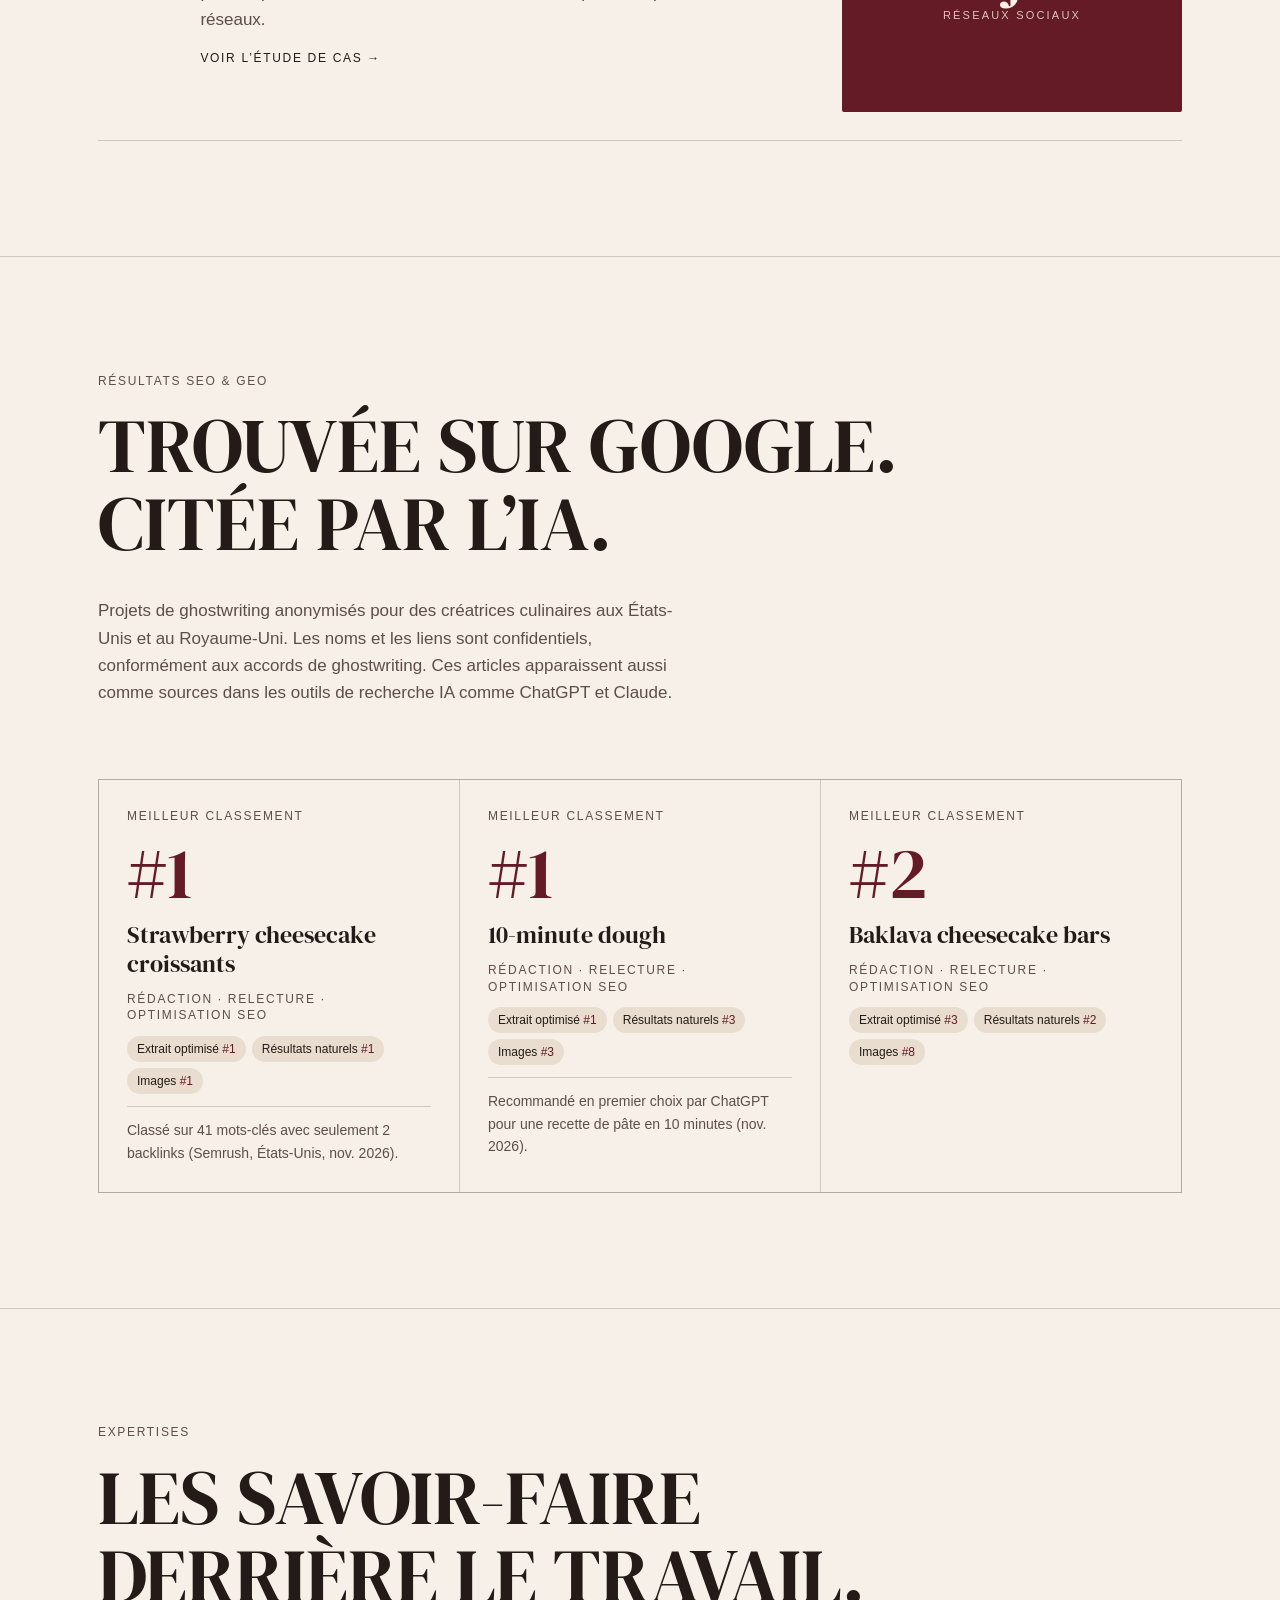
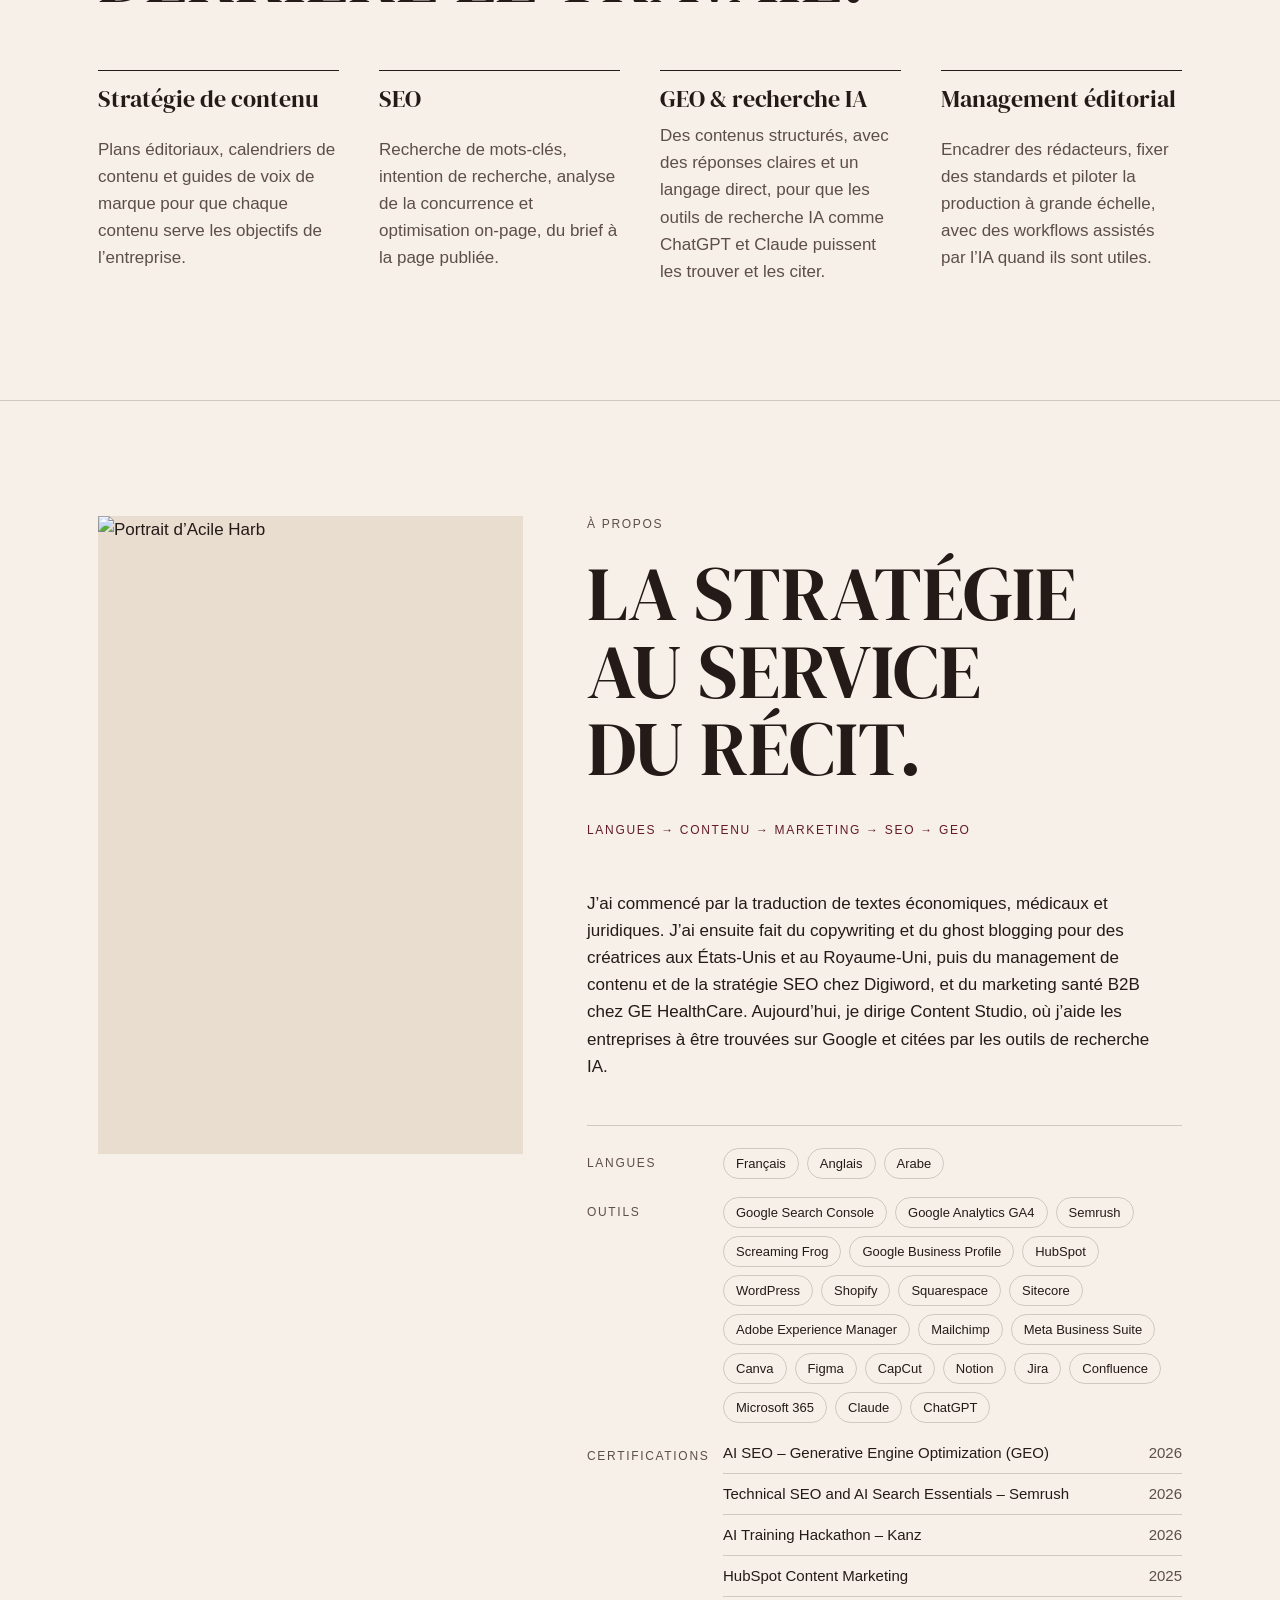
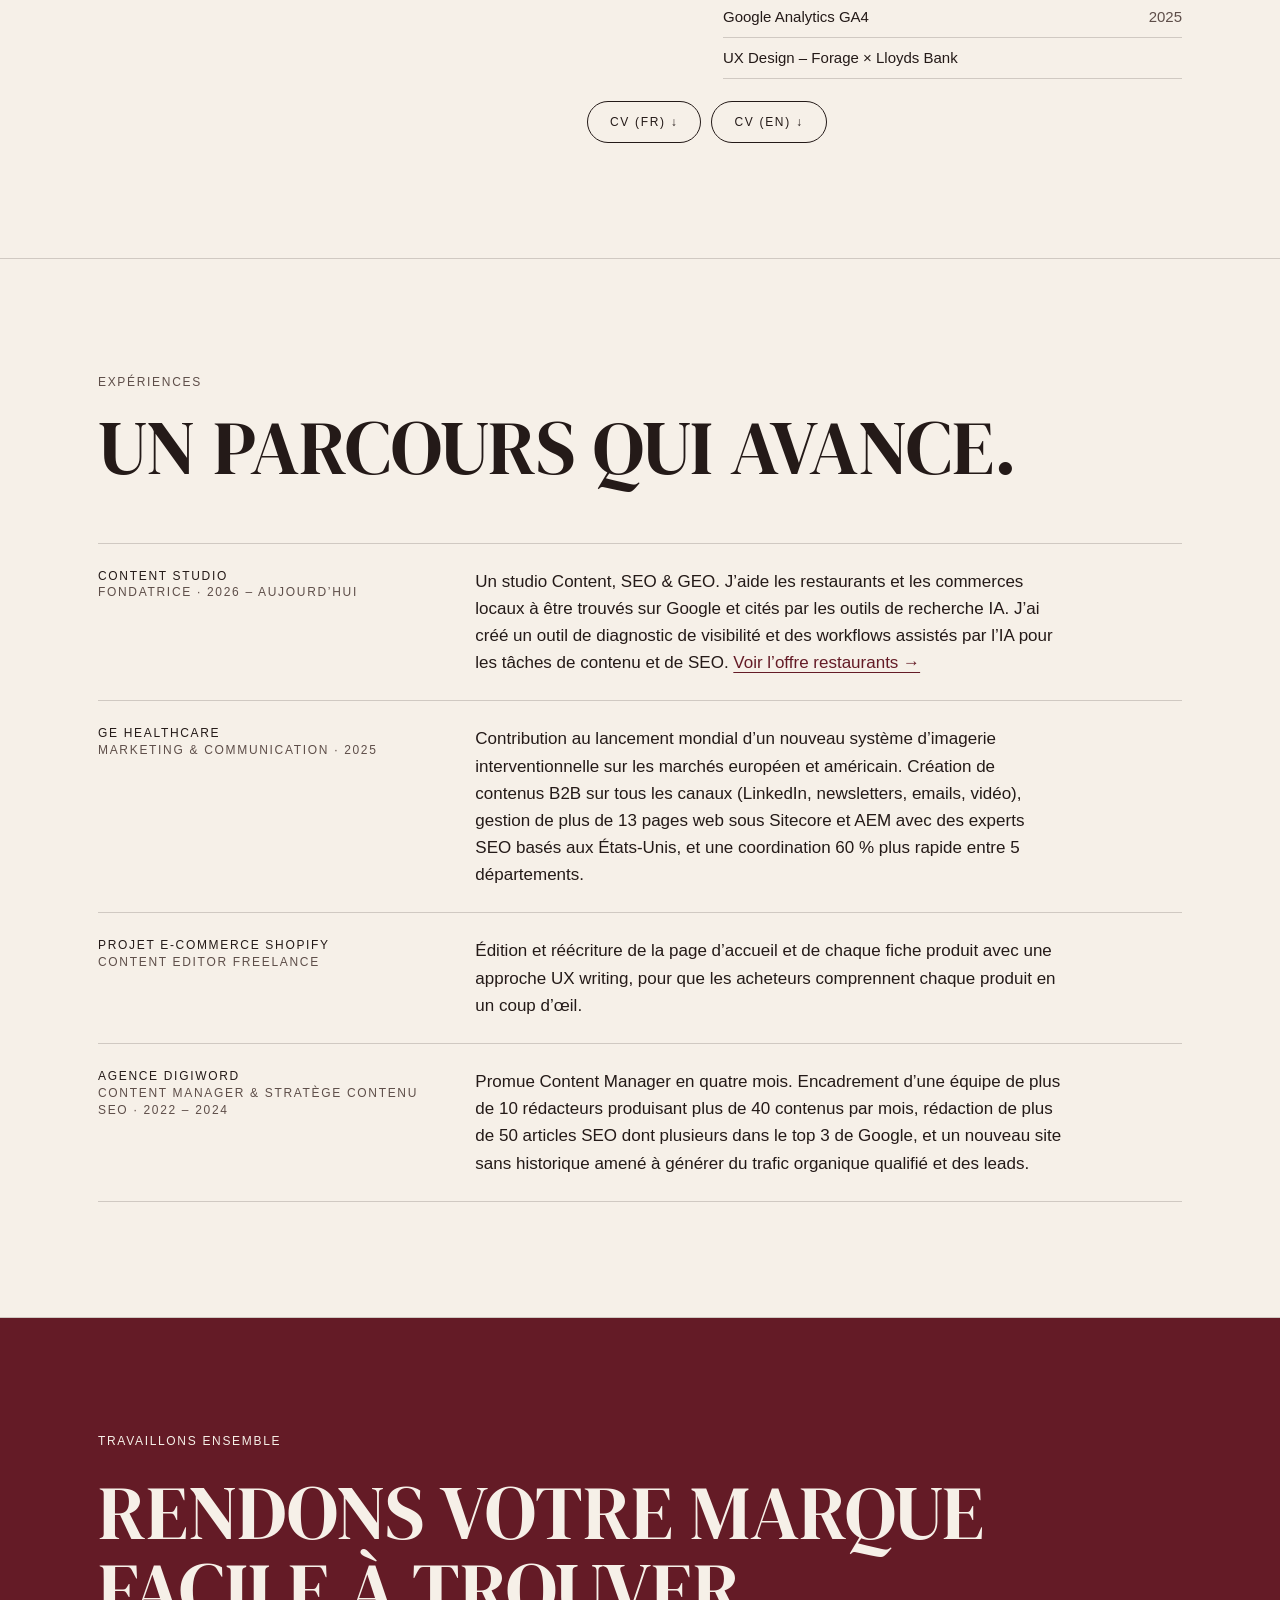
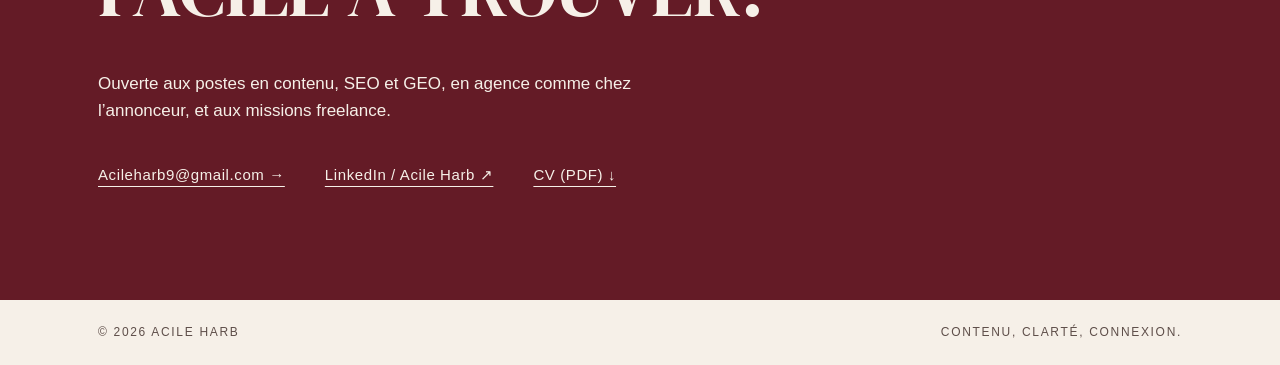
==== commit b4f517cb: "Couvertures de projets typographiques, tons variés Co-Authored-By: Claude Opus 5.5 <noreply@anthropi" ====
--- a/fr/index.html
+++ b/fr/index.html
@@ -16,7 +16,7 @@
 <link rel="preconnect" href="https://fonts.googleapis.com">
 <link rel="stylesheet" href="https://fonts.googleapis.com/css2?family=DM+Serif+Display:ital@0;1&display=swap">
 <link rel="stylesheet" href="https://api.fontshare.com/v2/css?f[]=satoshi@400,500&display=swap">
-<link rel="stylesheet" href="../assets/style.css?v=28">
+<link rel="stylesheet" href="../assets/style.css?v=29">
 </head>
 <body>
 
@@ -84,7 +84,7 @@
           <p>Recherche de mots-clés, analyse de la concurrence et rédaction guidée par la recherche : des articles de recettes en tête de Google et dans les réponses de l’IA, presque sans backlinks.</p>
           <span class="label go">Voir l’étude de cas →</span>
         </div>
-        <div class="cover cover-type"><span>#1</span><small>Google US</small></div>
+        <div class="cover cover-type tone-sand"><span>#1</span><small>Google US</small></div>
       </a>
 
       <a class="work-item reveal" href="projets/ge-healthcare.html" data-cat="content social">
@@ -95,7 +95,7 @@
           <p>Une série de 13 posts LinkedIn qui a rendu un problème d’imagerie complexe clair pour les cardiologues interventionnels, avant le lancement d’une nouvelle fonctionnalité.</p>
           <span class="label go">Voir l’étude de cas →</span>
         </div>
-        <div class="cover cover-type cover-words"><span>Campagne<br>LinkedIn</span><small>Santé</small></div>
+        <div class="cover cover-type tone-ink cover-words"><span>LinkedIn</span><small>Campagne</small></div>
       </a>
 
       <a class="work-item reveal" href="projets/reform-society.html" data-cat="brand social">
@@ -106,7 +106,7 @@
           <p>Naming, positionnement et activation sur les réseaux pour un espace de Pilates et de bien-être réservé aux femmes, fondé sur l’inclusivité, le soin et la communauté.</p>
           <span class="label go">Voir l’étude de cas →</span>
         </div>
-        <div class="cover"><img src="https://framerusercontent.com/images/gl4YspVm76AhEILXNoZHCLfUjk.png?width=1080&height=1350" alt="Post Instagram Reform Society" loading="lazy"></div>
+        <div class="cover cover-type tone-line cover-words"><span>Reform</span><small>Stratégie de marque</small></div>
       </a>
 
       <a class="work-item reveal" href="projets/fujee.html" data-cat="social brand">
@@ -117,7 +117,7 @@
           <p>Une série de 9 posts Instagram, entre carrousels, Reels et visuels statiques, pensée pour donner à un restaurant local sa toute première présence sur les réseaux.</p>
           <span class="label go">Voir l’étude de cas →</span>
         </div>
-        <div class="cover"><img src="https://framerusercontent.com/images/0LRvVTp5ZH6KFp5UvTbIHyWdmE.png?width=1254&height=1254" alt="Post Instagram FUJEE : Good food, good mood" loading="lazy"></div>
+        <div class="cover cover-type tone-wine cover-words"><span>Fujee</span><small>Réseaux sociaux</small></div>
       </a>
     </div>
   </div>
@@ -238,6 +238,6 @@
   <div class="wrap"><span>© 2026 Acile Harb</span><span>Contenu, clarté, connexion.</span></div>
 </footer>
 
-<script src="../assets/site.js?v=28" defer></script>
+<script src="../assets/site.js?v=29" defer></script>
 </body>
 </html>
--- a/assets/style.css
+++ b/assets/style.css
@@ -310,7 +310,7 @@
   .stat:nth-child(3) { padding-left: 0; border-left: 0; }
   .stat:nth-child(n+3) { border-top: 1px solid var(--line); }
 }
-.work-item .cover-type { background: var(--wine); color: var(--wine-ink); display: grid; place-content: center; text-align: center; gap: 6px; }
+.work-item .cover-type { display: grid; place-content: center; text-align: center; gap: 6px; }
 .cover-type span { font: 400 clamp(64px, 8vw, 110px)/1 var(--display); }
 .cover-type small { font: 500 11px/1 var(--body); letter-spacing: .2em; text-transform: uppercase; opacity: .8; }
 .result-note { font-size: 14px; color: var(--ink-soft); border-top: 1px solid var(--line); padding-top: 12px; }
@@ -371,6 +371,12 @@
 .stats-intro + .stats { margin-top: 0; }
 .xp-logo { display: block; width: 56px; height: auto; margin-bottom: 12px; }
 .hero-mark { justify-self: end; width: clamp(40px, 4.5vw, 60px); height: auto; margin-bottom: -8px; opacity: .92; }
+.work-item .tone-sand { background: var(--sand); color: var(--ink); }
+.work-item .tone-ink { background: var(--ink); color: var(--paper); }
+.work-item .tone-line { background: var(--paper); color: var(--wine); border: 1px solid var(--line); }
+.work-item .tone-wine { background: var(--wine); color: var(--wine-ink); }
+.work-item .cover-type { transition: transform .5s cubic-bezier(.2, .8, .2, 1); }
+.work-item:hover .cover-type { transform: translateY(-4px); }
 .work-item .cover-words span { font-size: clamp(38px, 4.4vw, 60px); line-height: 1; }
 .hero-logo { margin: 0; }
 .hero-logo img { width: clamp(120px, 16vw, 190px); height: auto; }
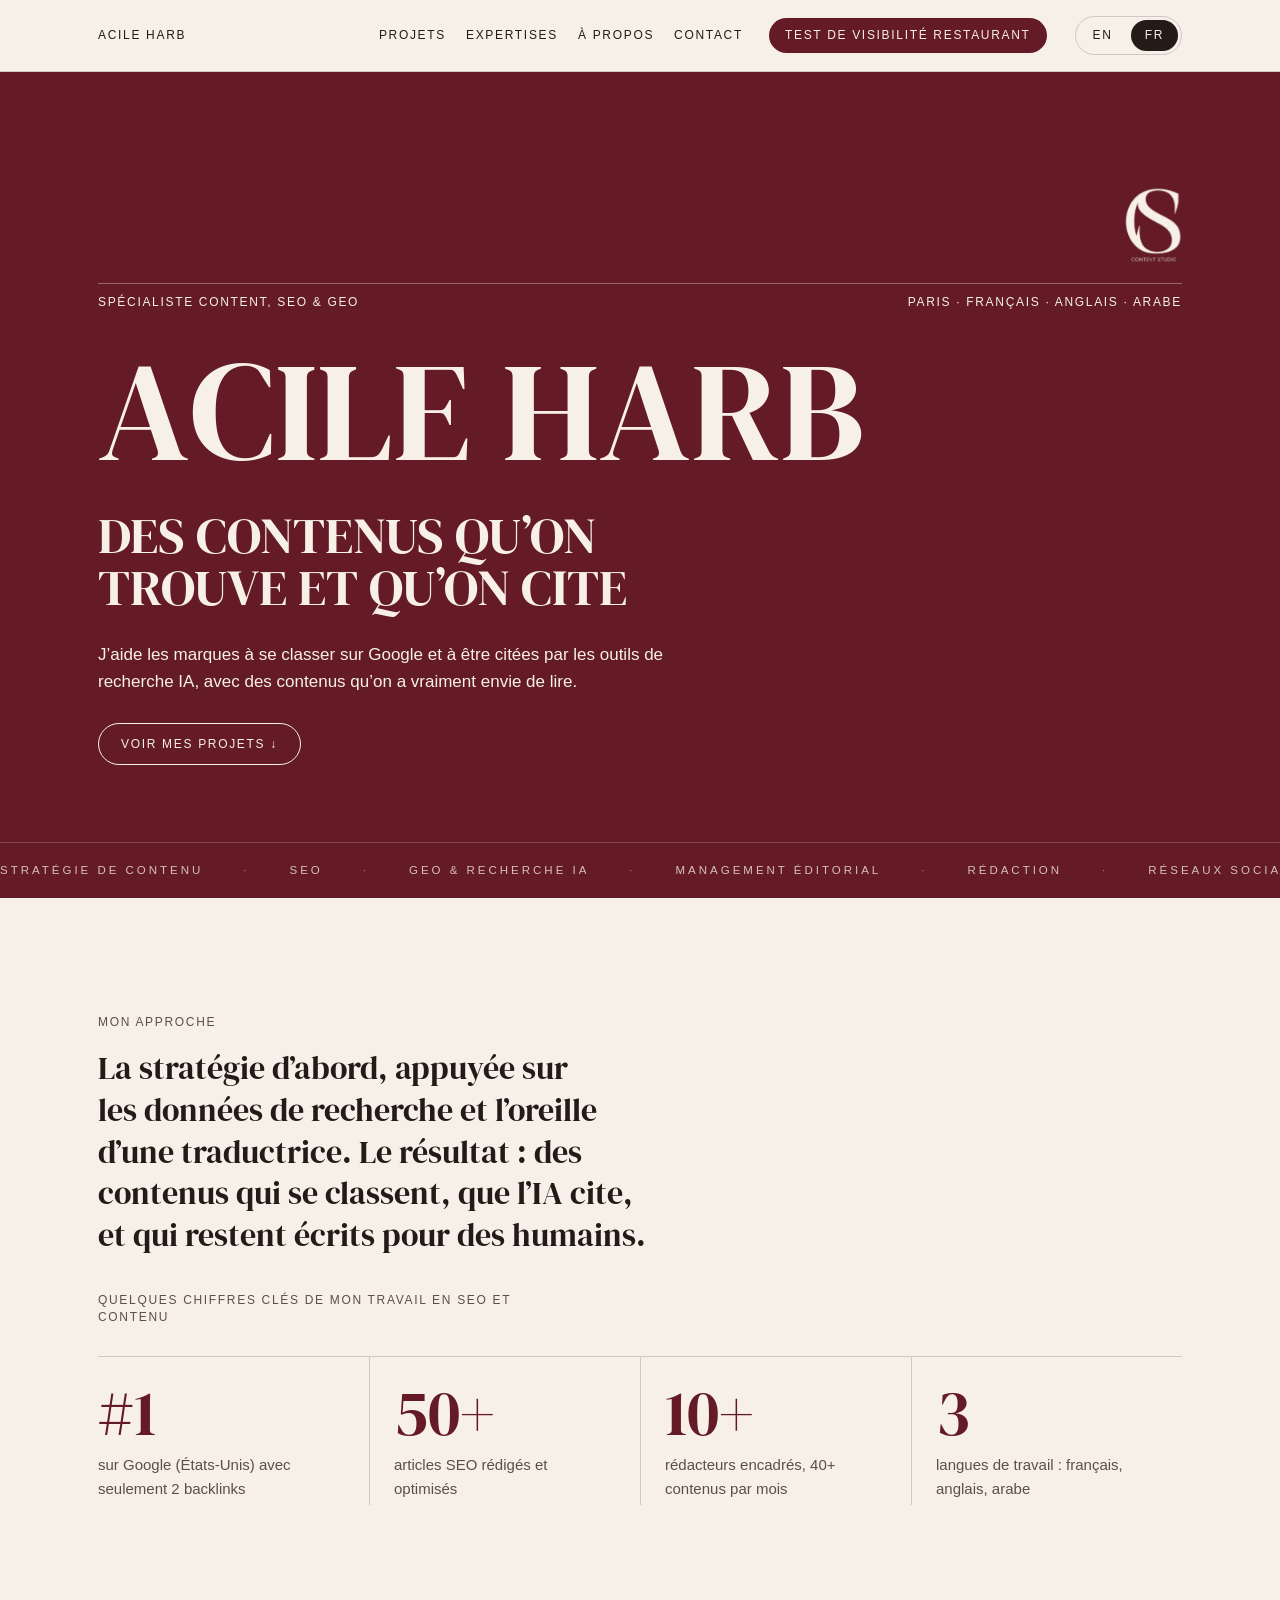
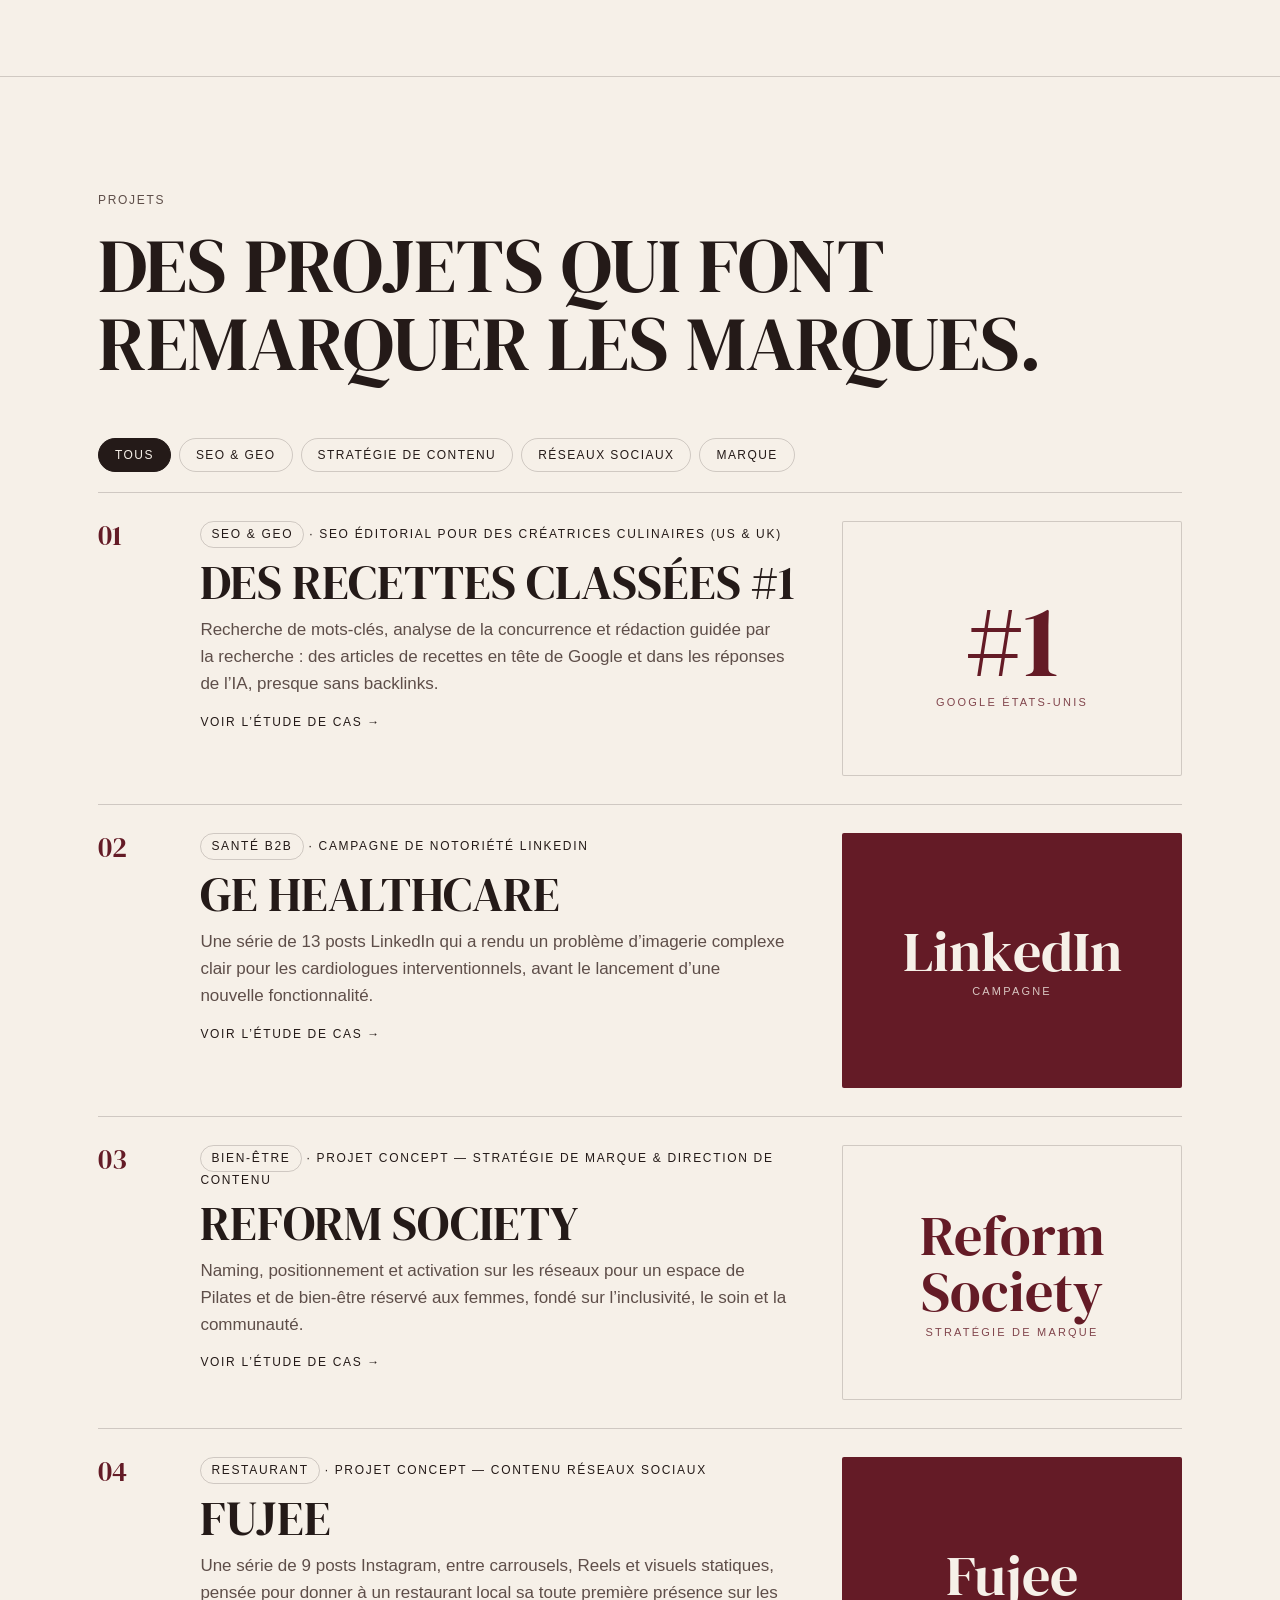
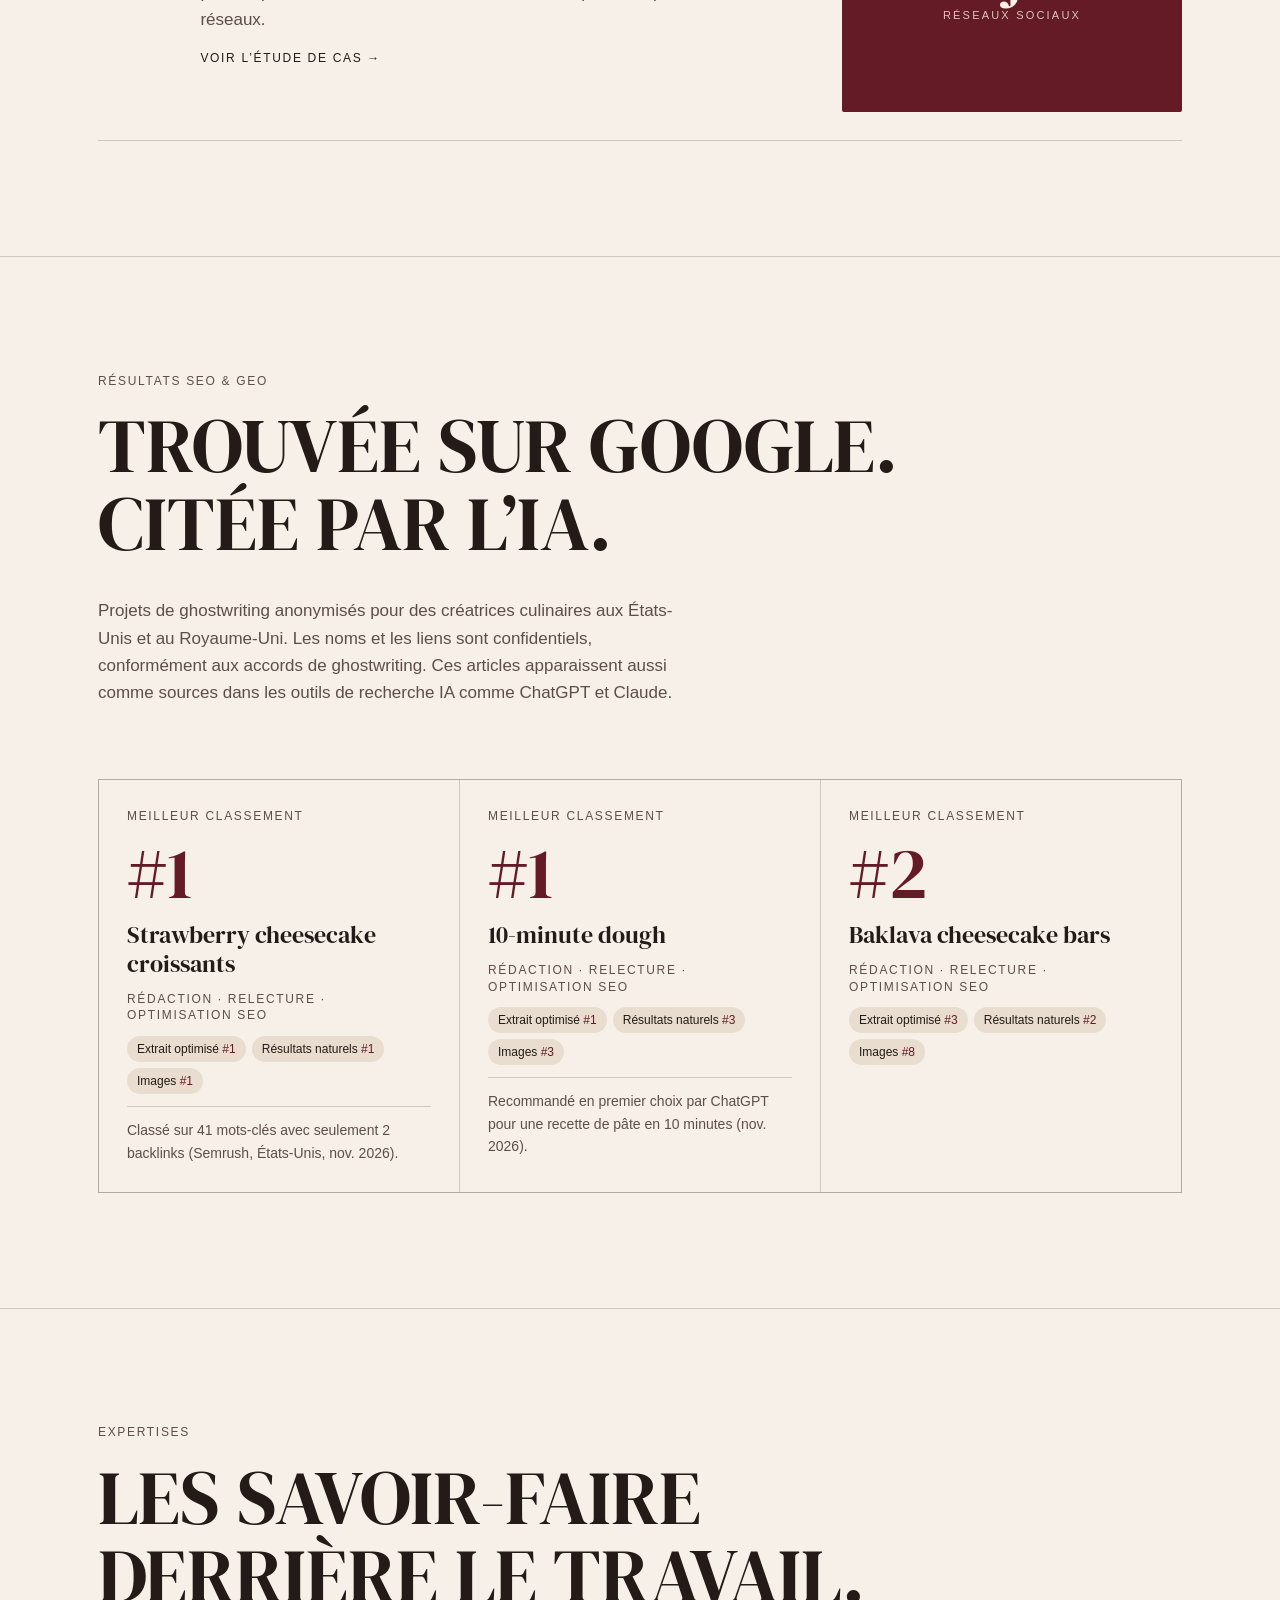
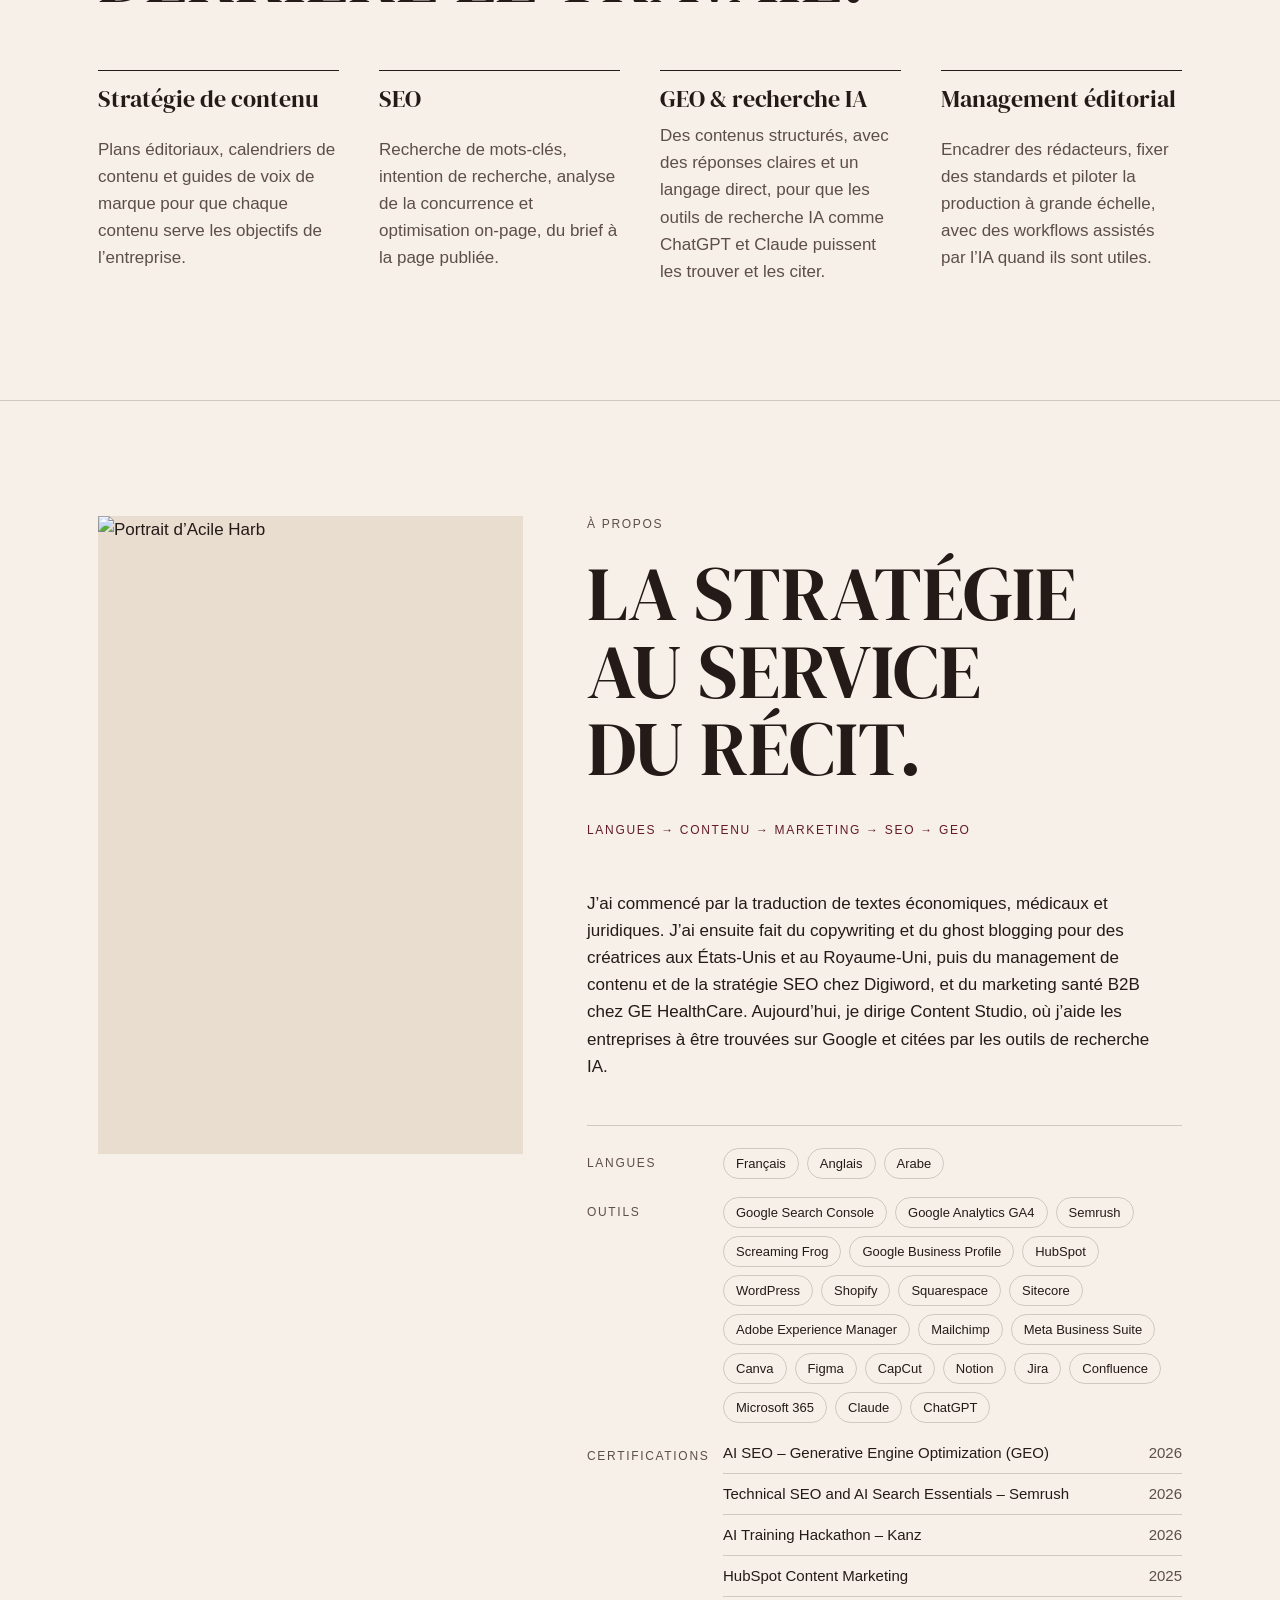
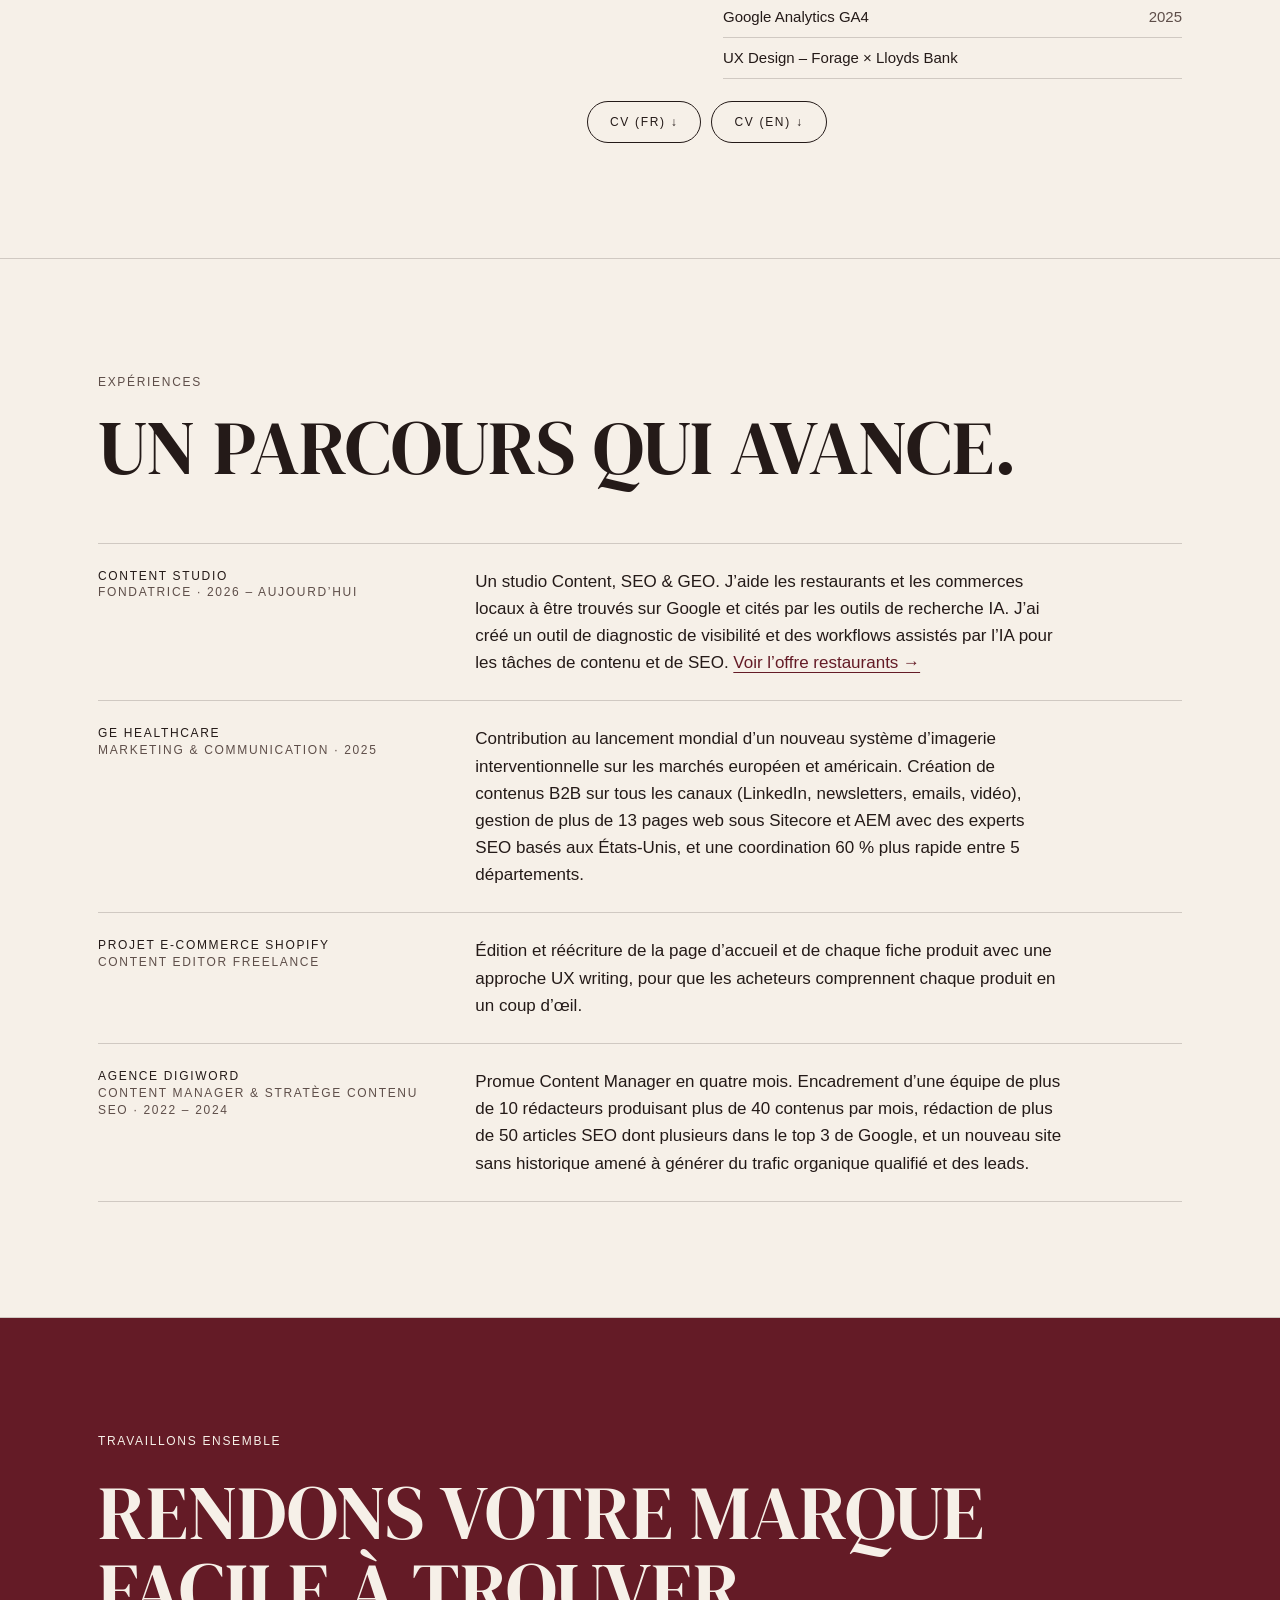
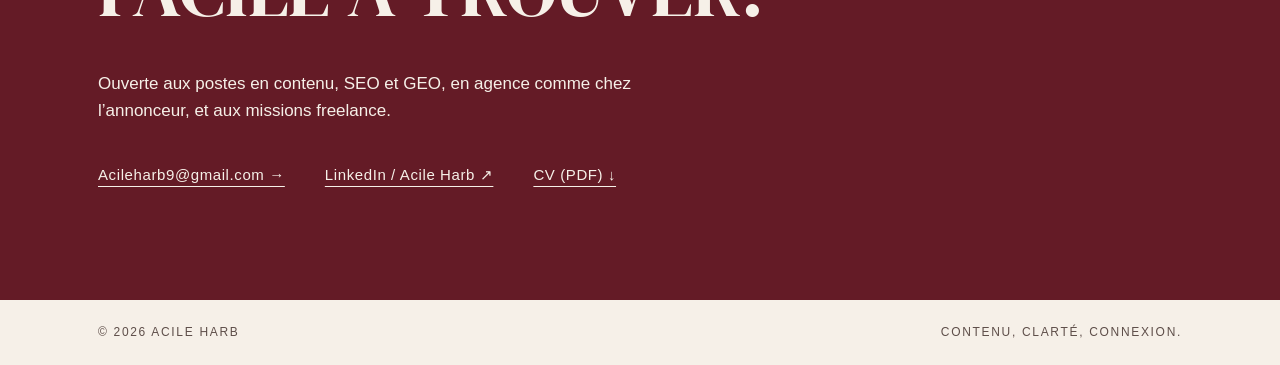
==== commit 959d5ffe: "Couvertures crème et bordeaux en alternance, Reform Society, Google U.S. Co-Authored-By: Claude Opus" ====
--- a/fr/index.html
+++ b/fr/index.html
@@ -16,7 +16,7 @@
 <link rel="preconnect" href="https://fonts.googleapis.com">
 <link rel="stylesheet" href="https://fonts.googleapis.com/css2?family=DM+Serif+Display:ital@0;1&display=swap">
 <link rel="stylesheet" href="https://api.fontshare.com/v2/css?f[]=satoshi@400,500&display=swap">
-<link rel="stylesheet" href="../assets/style.css?v=29">
+<link rel="stylesheet" href="../assets/style.css?v=30">
 </head>
 <body>
 
@@ -84,7 +84,7 @@
           <p>Recherche de mots-clés, analyse de la concurrence et rédaction guidée par la recherche : des articles de recettes en tête de Google et dans les réponses de l’IA, presque sans backlinks.</p>
           <span class="label go">Voir l’étude de cas →</span>
         </div>
-        <div class="cover cover-type tone-sand"><span>#1</span><small>Google US</small></div>
+        <div class="cover cover-type tone-line"><span>#1</span><small>Google États-Unis</small></div>
       </a>
 
       <a class="work-item reveal" href="projets/ge-healthcare.html" data-cat="content social">
@@ -95,7 +95,7 @@
           <p>Une série de 13 posts LinkedIn qui a rendu un problème d’imagerie complexe clair pour les cardiologues interventionnels, avant le lancement d’une nouvelle fonctionnalité.</p>
           <span class="label go">Voir l’étude de cas →</span>
         </div>
-        <div class="cover cover-type tone-ink cover-words"><span>LinkedIn</span><small>Campagne</small></div>
+        <div class="cover cover-type tone-wine cover-words"><span>LinkedIn</span><small>Campagne</small></div>
       </a>
 
       <a class="work-item reveal" href="projets/reform-society.html" data-cat="brand social">
@@ -106,7 +106,7 @@
           <p>Naming, positionnement et activation sur les réseaux pour un espace de Pilates et de bien-être réservé aux femmes, fondé sur l’inclusivité, le soin et la communauté.</p>
           <span class="label go">Voir l’étude de cas →</span>
         </div>
-        <div class="cover cover-type tone-line cover-words"><span>Reform</span><small>Stratégie de marque</small></div>
+        <div class="cover cover-type tone-line cover-words"><span>Reform<br>Society</span><small>Stratégie de marque</small></div>
       </a>
 
       <a class="work-item reveal" href="projets/fujee.html" data-cat="social brand">
@@ -238,6 +238,6 @@
   <div class="wrap"><span>© 2026 Acile Harb</span><span>Contenu, clarté, connexion.</span></div>
 </footer>
 
-<script src="../assets/site.js?v=29" defer></script>
+<script src="../assets/site.js?v=30" defer></script>
 </body>
 </html>
